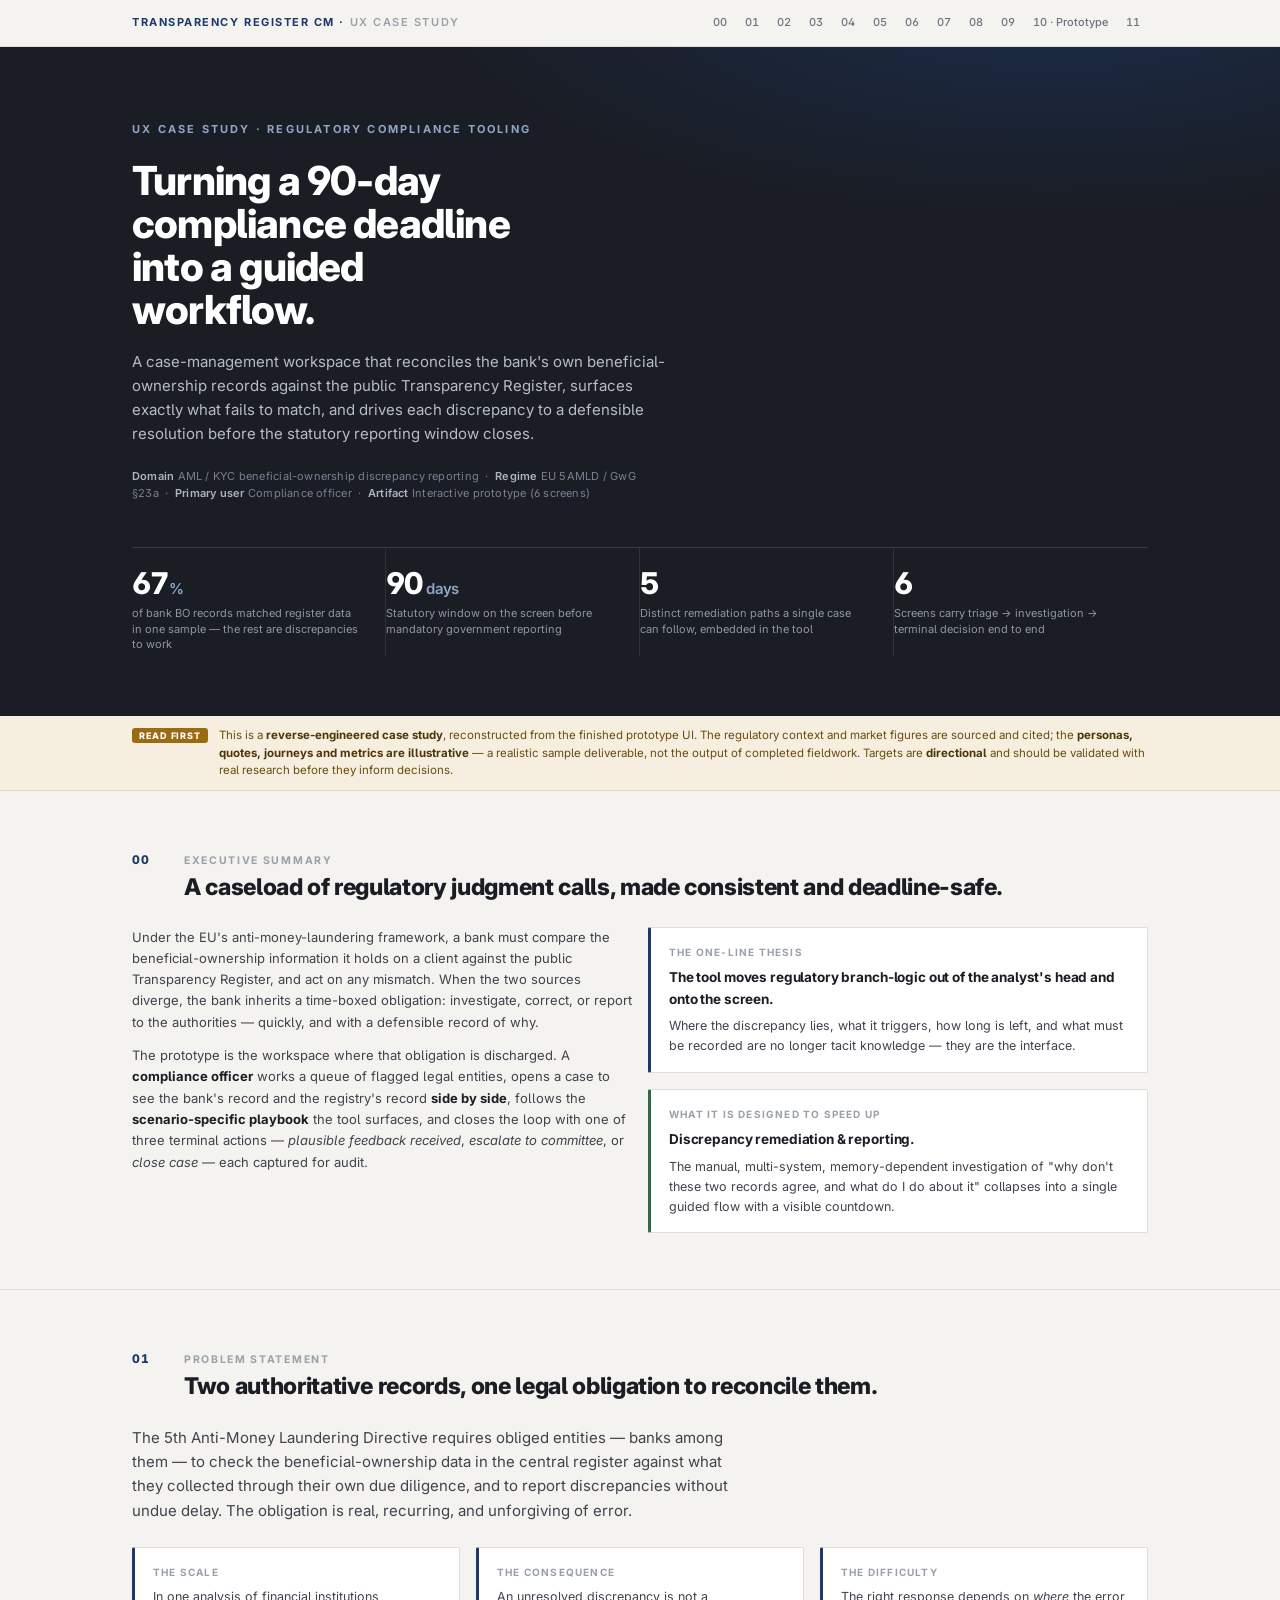
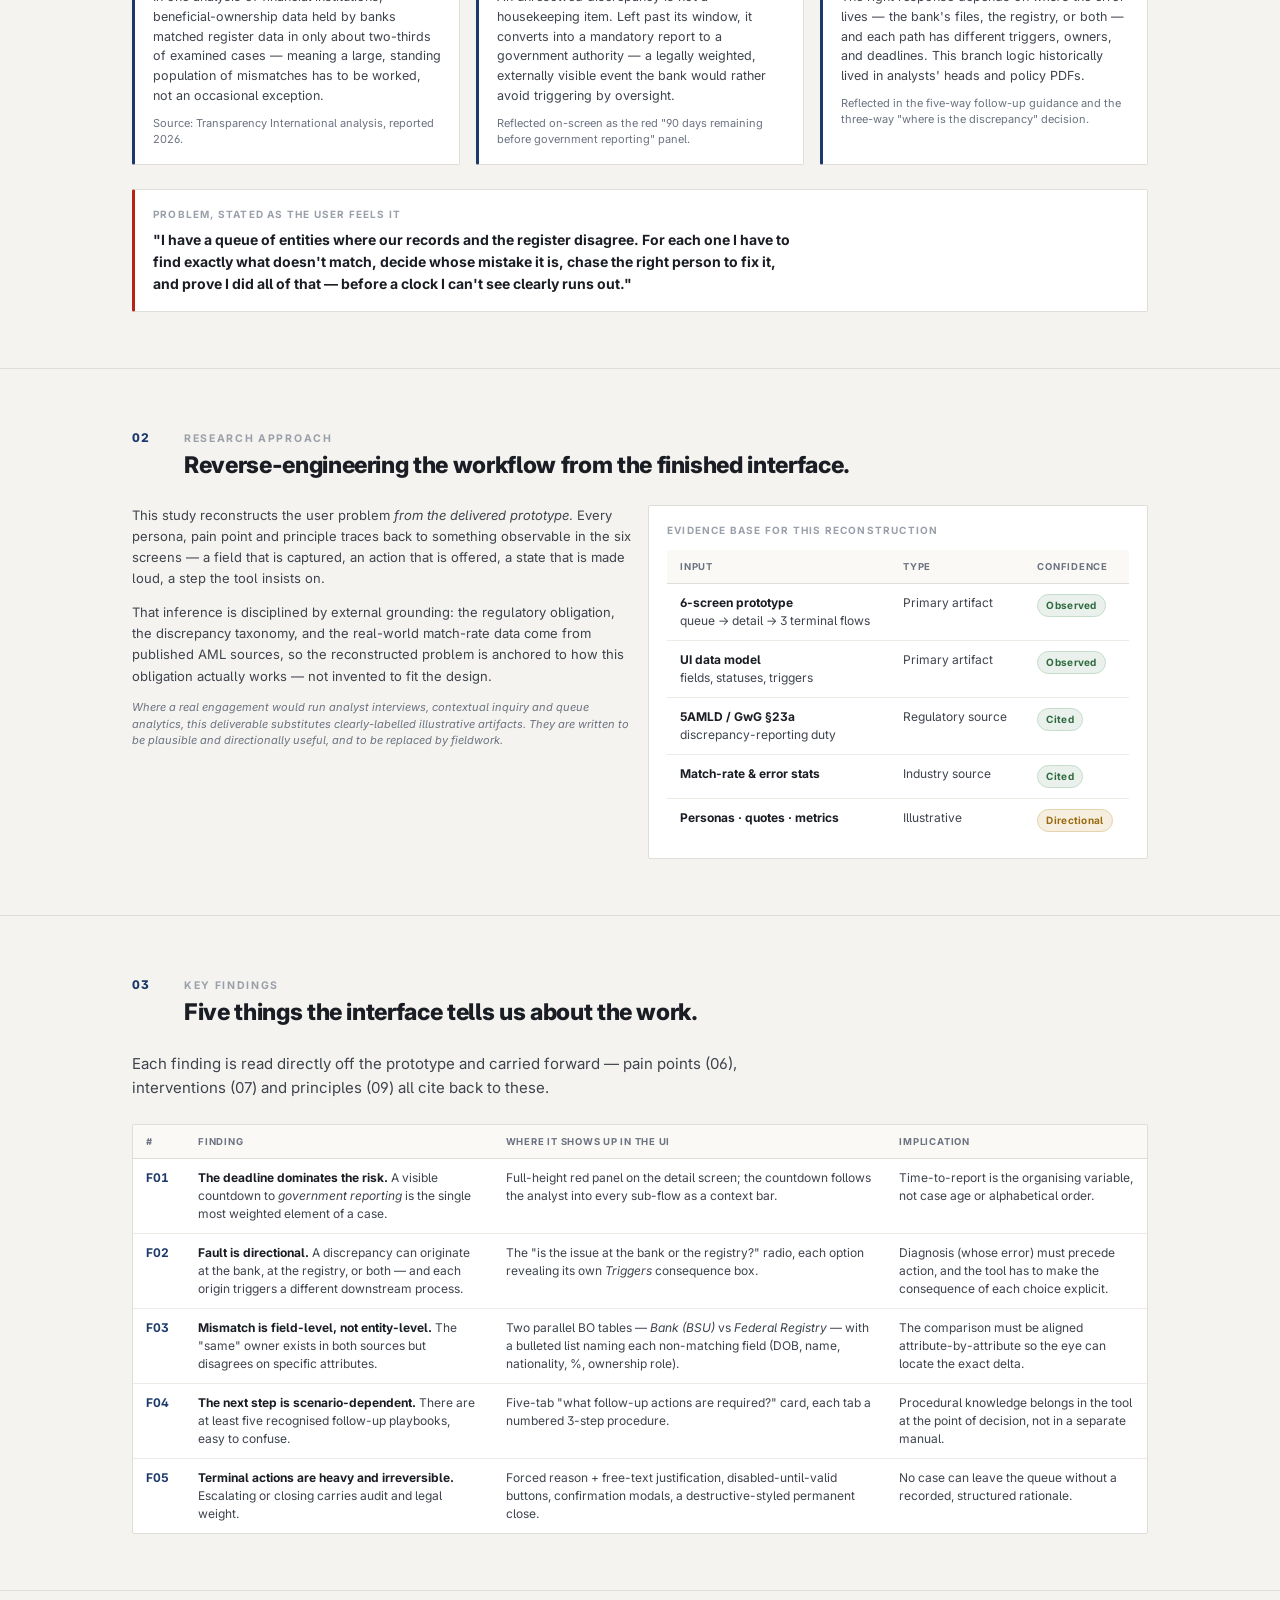
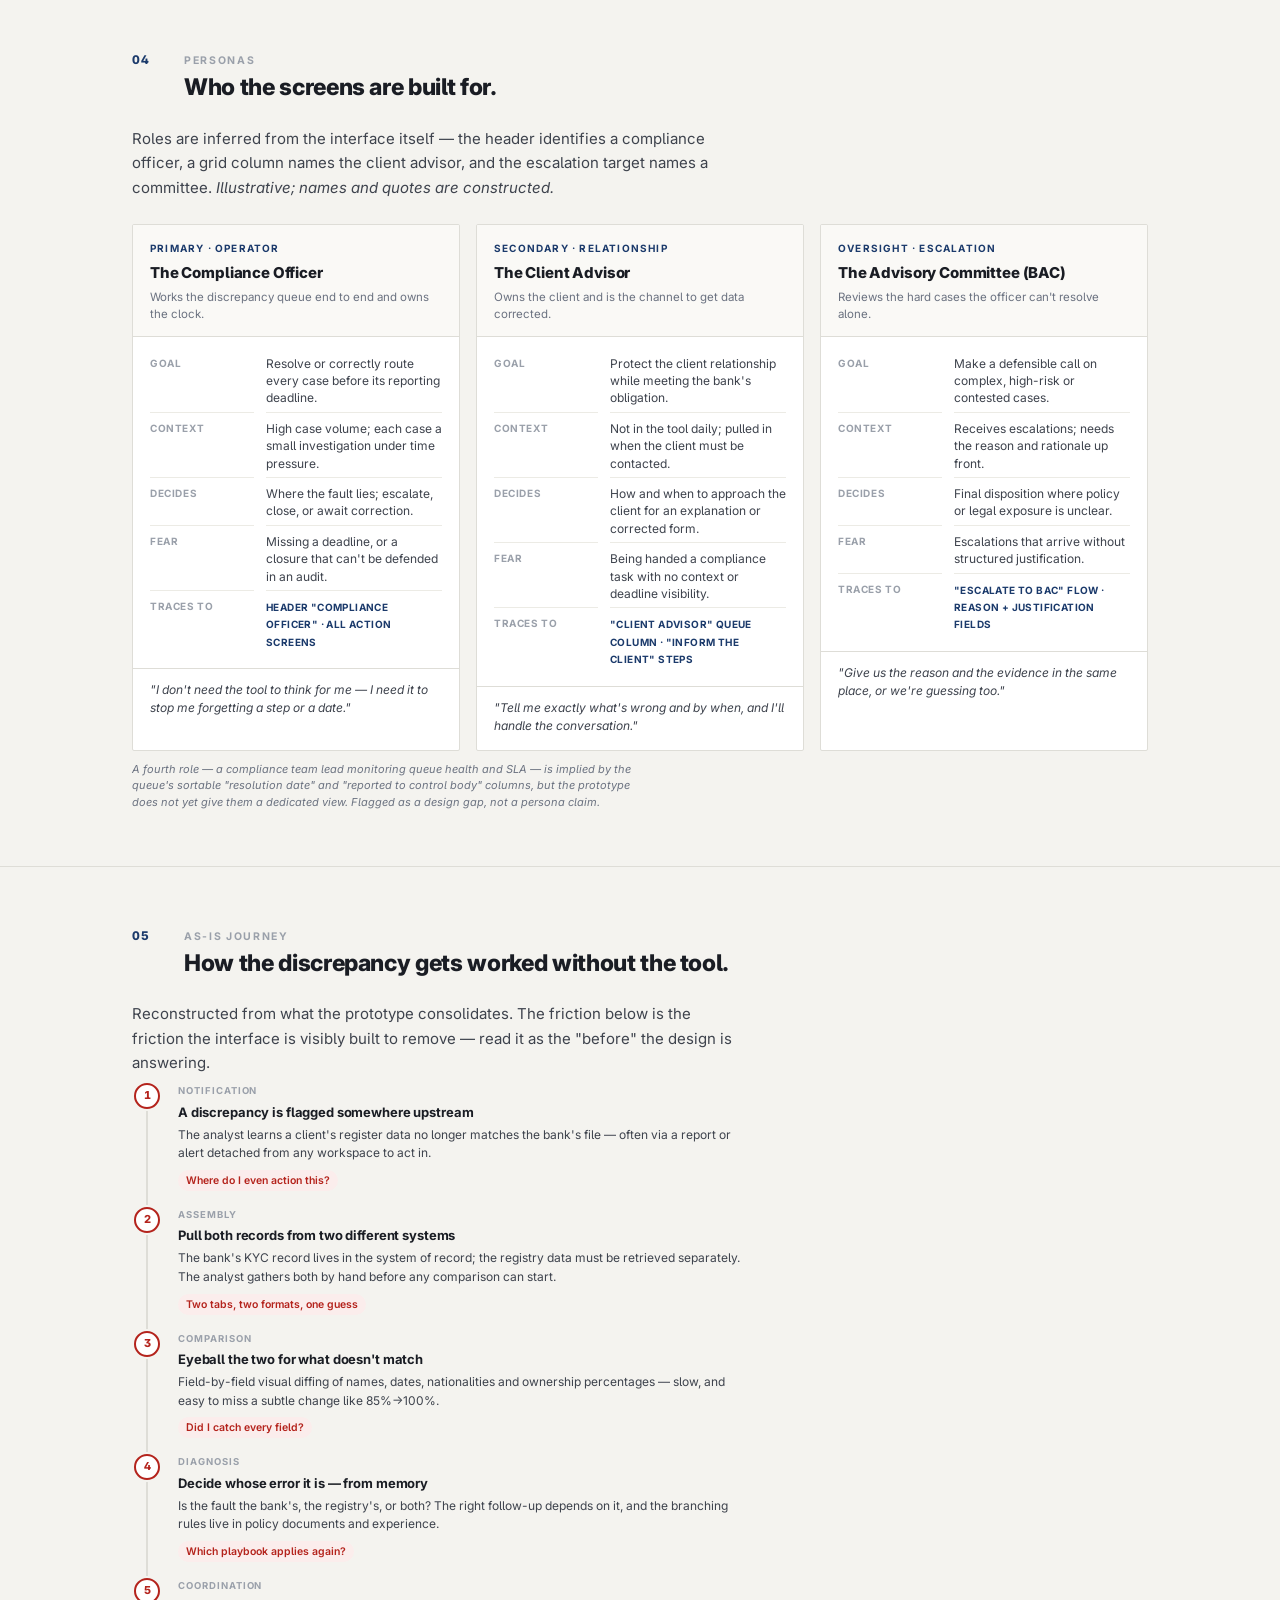
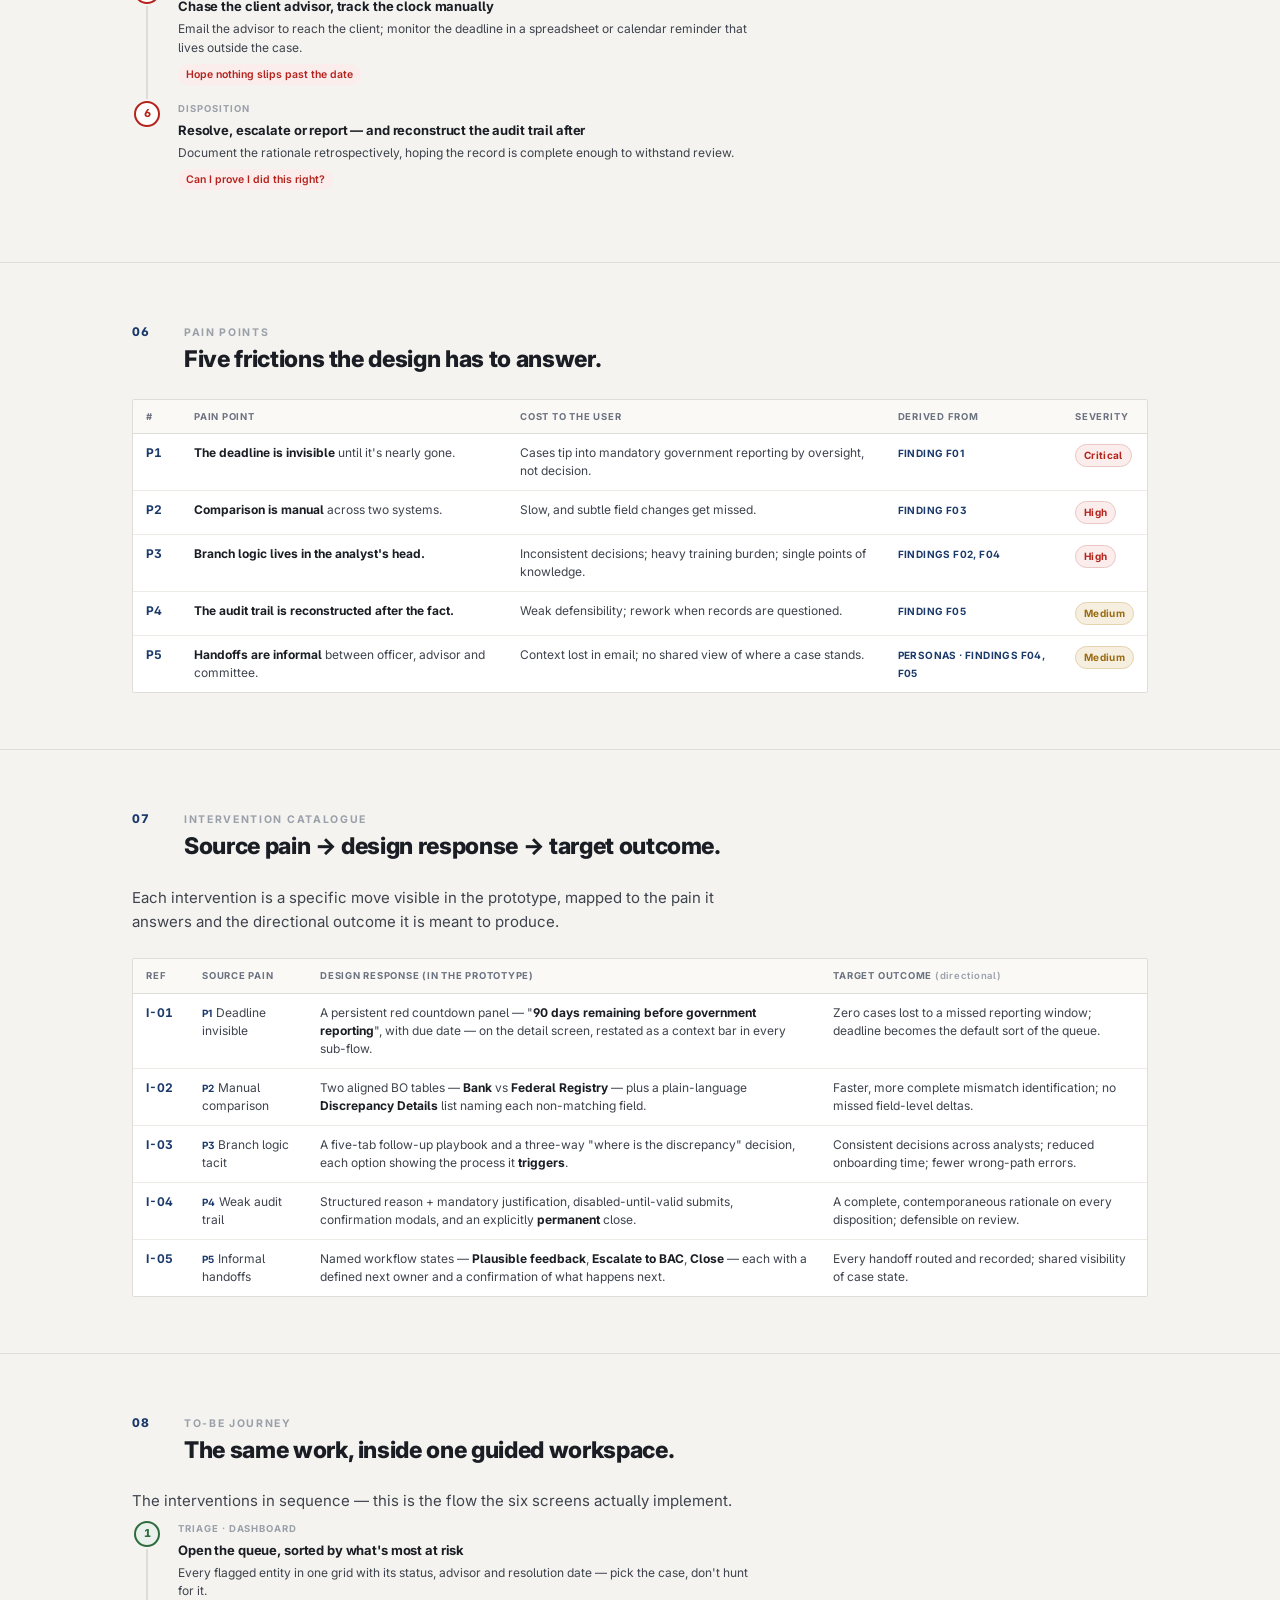
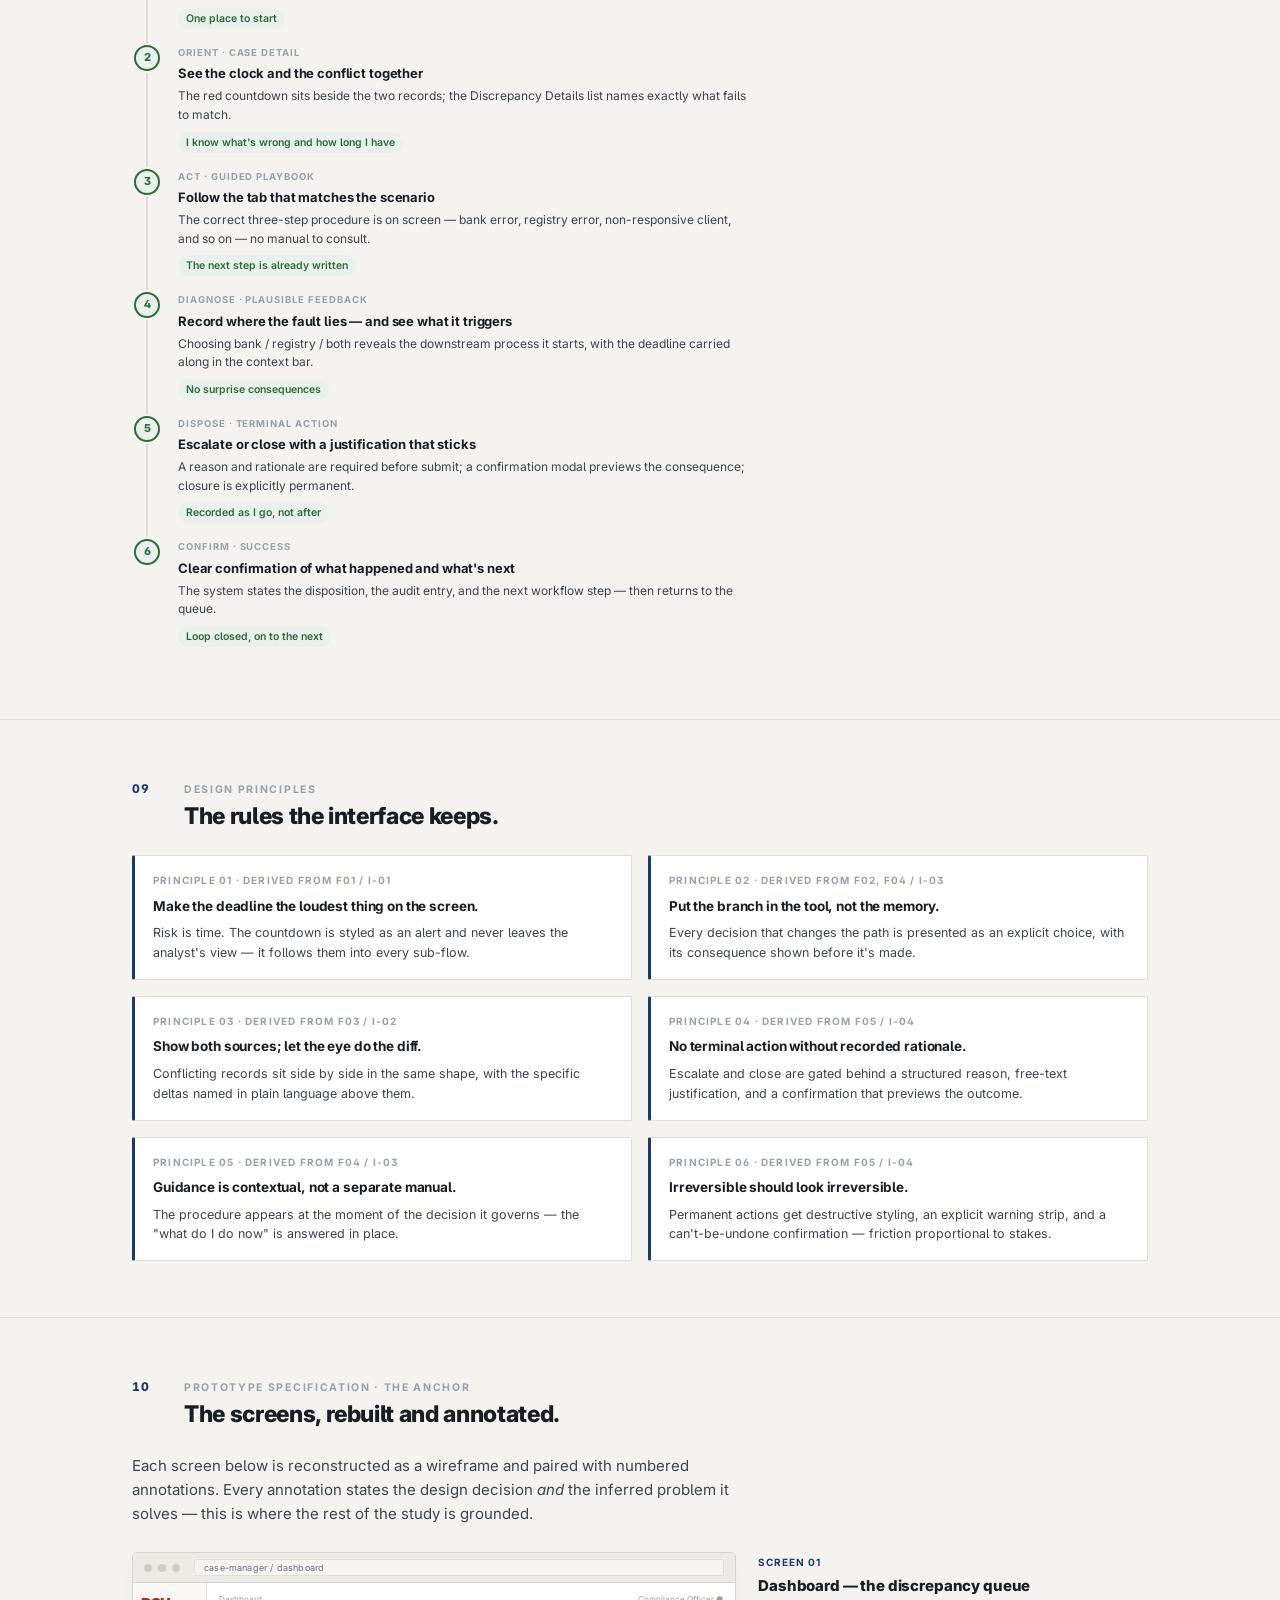
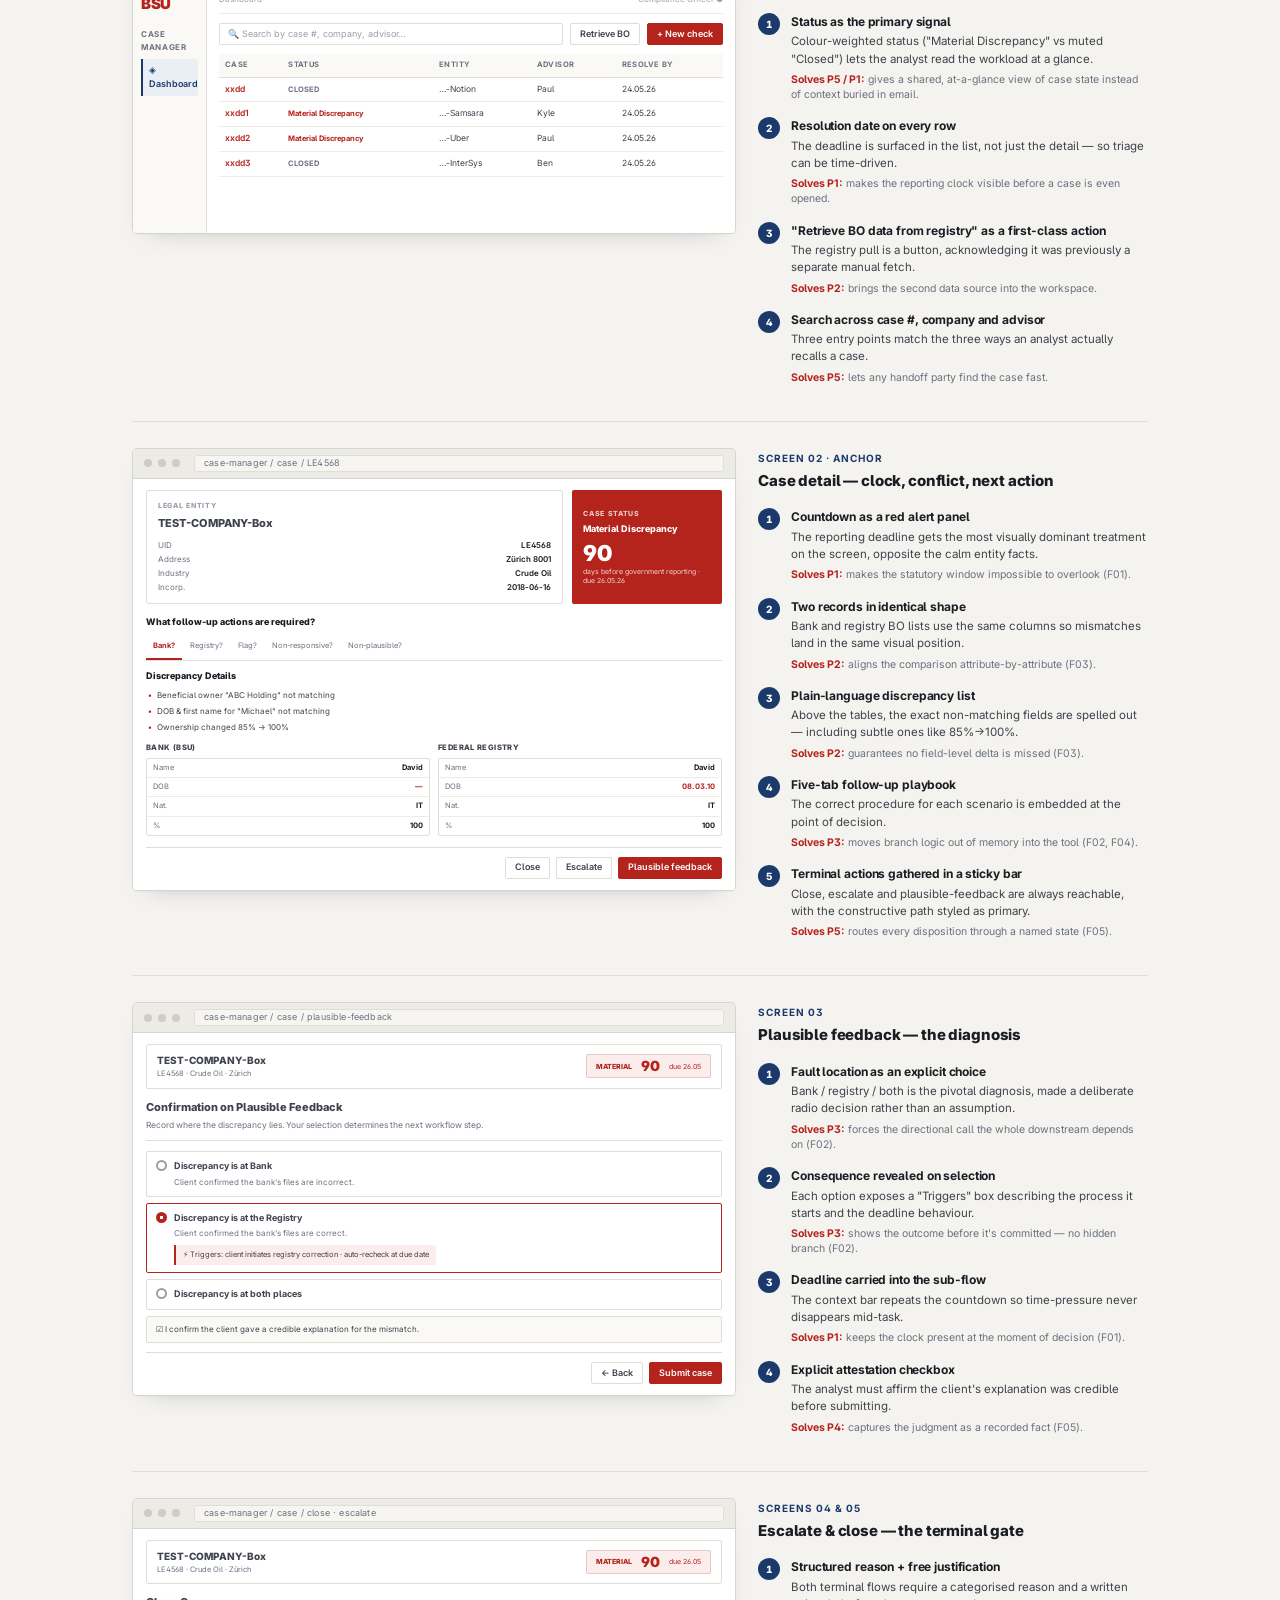
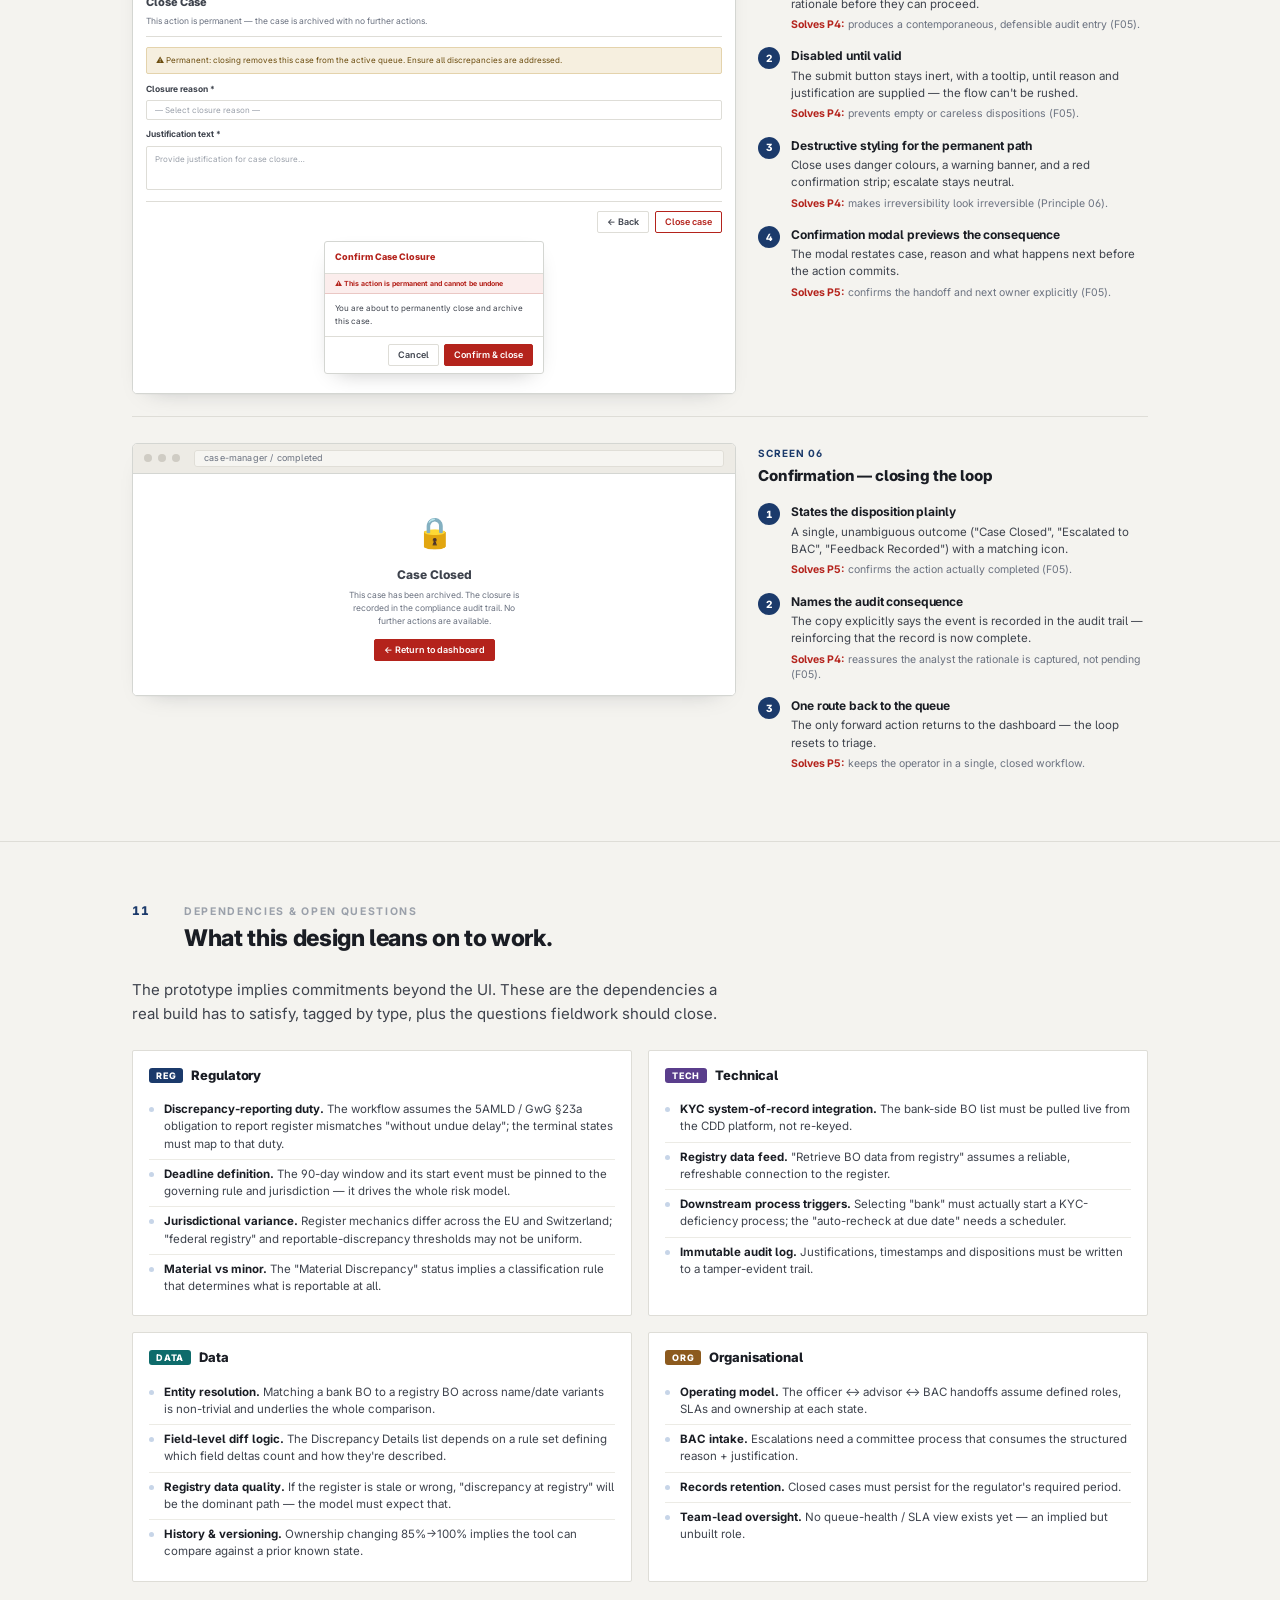
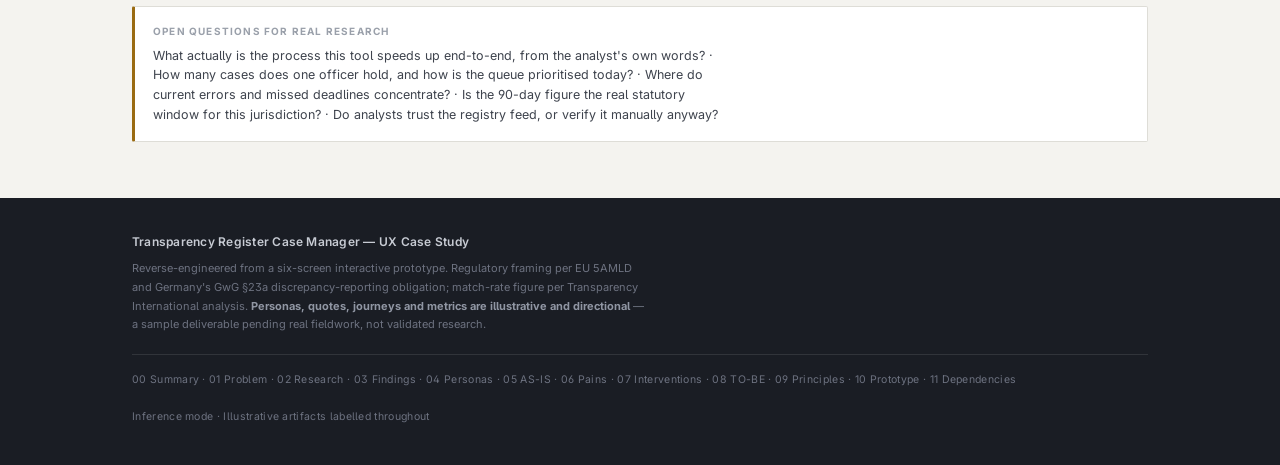
==== case-studies/bsu-transparency-register.html @ a8685d29 "Add files via upload" ====
<!DOCTYPE html>
<html lang="en">
<head>
<meta charset="UTF-8"/>
<meta name="viewport" content="width=device-width, initial-scale=1.0"/>
<title>UX Case Study — Transparency Register Case Manager</title>
<link rel="preconnect" href="https://fonts.googleapis.com"/>
<link rel="preconnect" href="https://fonts.gstatic.com" crossorigin/>
<link href="https://fonts.googleapis.com/css2?family=Inter:ital,opsz,wght@0,14..32,400;0,14..32,500;0,14..32,600;0,14..32,700;0,14..32,800;0,14..32,900;1,14..32,400;1,14..32,500&display=swap" rel="stylesheet"/>
<style>
:root{
  --bg:#F4F3EF; --surface:#FFFFFF; --accent:#1B3A6B; --accent-lt:#EAEFF6; --accent-mid:#c7d5e8;
  --ink:#1A1D24; --g5:#3E434D; --g4:#6B7280; --g3:#9AA0AA; --g2:#D4D6D2; --g1:#E9E8E3;
  --line:#DEDDD7; --line-2:#ECEBE5;
  --red:#B4231C; --red-lt:#FBEDEC; --red-bd:#EAC7C4;
  --grn:#2E6B3E; --grn-lt:#EAF1EC; --grn-bd:#C6DCCB;
  --amb:#9A6B12; --amb-lt:#F6EFDF; --amb-bd:#E4D3AC;
  --reg:#1B3A6B; --tech:#5A3E8C; --data:#0E6B6B; --org:#8C5A1E;
  --mono:'Inter',ui-monospace,monospace;
}
*{box-sizing:border-box;margin:0;padding:0;}
html{scroll-behavior:smooth;}
body{
  font-family:'Inter',system-ui,sans-serif;background:var(--bg);color:var(--ink);
  font-size:13px;line-height:1.62;-webkit-font-smoothing:antialiased;
  font-feature-settings:"cv05","ss01";
}
a{color:inherit;}
::selection{background:var(--accent);color:#fff;}

/* ── Layout shell ── */
.wrap{max-width:1080px;margin:0 auto;padding:0 32px;}
.wrap-narrow{max-width:820px;margin:0 auto;padding:0 32px;}

/* ── Sticky nav ── */
.nav{position:sticky;top:0;z-index:80;background:rgba(244,243,239,.9);backdrop-filter:blur(8px);border-bottom:1px solid var(--line);}
.nav-in{max-width:1080px;margin:0 auto;padding:0 32px;height:46px;display:flex;align-items:center;justify-content:space-between;gap:16px;}
.nav-brand{font-size:11px;font-weight:700;letter-spacing:.14em;text-transform:uppercase;color:var(--accent);white-space:nowrap;}
.nav-brand span{color:var(--g3);font-weight:600;}
.nav-links{display:flex;gap:2px;overflow-x:auto;scrollbar-width:none;}
.nav-links::-webkit-scrollbar{display:none;}
.nav-links a{font-size:11px;color:var(--g4);text-decoration:none;padding:5px 8px;border-radius:3px;white-space:nowrap;font-variant-numeric:tabular-nums;font-weight:500;transition:.13s;}
.nav-links a:hover{color:var(--accent);background:var(--accent-lt);}

/* ── Hero ── */
.hero{background:var(--ink);color:#EDEDEA;padding:74px 0 60px;position:relative;overflow:hidden;}
.hero::after{content:"";position:absolute;inset:0;background:radial-gradient(900px 340px at 82% -10%,rgba(27,58,107,.55),transparent 70%);pointer-events:none;}
.hero-in{position:relative;z-index:2;}
.eyebrow{font-size:11px;font-weight:700;letter-spacing:.2em;text-transform:uppercase;color:#8FA6C9;margin-bottom:20px;}
.hero h1{font-size:40px;line-height:1.08;font-weight:800;letter-spacing:-.02em;max-width:15ch;color:#fff;}
.hero .sub{font-size:15px;line-height:1.6;color:#B7BCC6;max-width:60ch;margin-top:18px;font-weight:400;}
.hero .meta{font-size:11px;color:#7A8091;margin-top:22px;letter-spacing:.02em;}
.hero .meta b{color:#AEB4C0;font-weight:600;}
.statrow{display:grid;grid-template-columns:repeat(4,1fr);gap:0;margin-top:44px;border-top:1px solid rgba(255,255,255,.13);}
.stat{padding:20px 22px 4px 0;border-right:1px solid rgba(255,255,255,.09);}
.stat:last-child{border-right:none;}
.stat .n{font-size:30px;font-weight:800;letter-spacing:-.02em;color:#fff;line-height:1;font-variant-numeric:tabular-nums;}
.stat .n small{font-size:15px;font-weight:600;color:#8FA6C9;}
.stat .l{font-size:11px;color:#9096A3;margin-top:8px;line-height:1.4;}

/* ── Disclaimer strip ── */
.disc{background:var(--amb-lt);border-bottom:1px solid var(--amb-bd);}
.disc-in{max-width:1080px;margin:0 auto;padding:11px 32px;display:flex;gap:11px;align-items:flex-start;font-size:11.5px;color:#6b4c0e;line-height:1.5;}
.disc-in b{color:#4d3606;}
.disc .tag{flex-shrink:0;font-size:9px;font-weight:800;letter-spacing:.1em;text-transform:uppercase;background:var(--amb);color:#fff;padding:3px 7px;border-radius:3px;margin-top:1px;}

/* ── Section scaffolding ── */
section{padding:56px 0;border-top:1px solid var(--line);}
section:first-of-type{border-top:none;}
.sec-head{display:flex;gap:18px;align-items:baseline;margin-bottom:26px;}
.sec-num{font-size:12px;font-weight:800;color:var(--accent);font-variant-numeric:tabular-nums;letter-spacing:.05em;flex-shrink:0;padding-top:3px;width:34px;}
.sec-titles .k{font-size:10.5px;font-weight:700;letter-spacing:.16em;text-transform:uppercase;color:var(--g3);margin-bottom:5px;}
.sec-titles h2{font-size:23px;font-weight:800;letter-spacing:-.015em;line-height:1.15;}
.lead{font-size:15px;line-height:1.62;color:var(--g5);max-width:68ch;}
.lead+.lead{margin-top:13px;}
p{max-width:72ch;}
.body p+p{margin-top:12px;}
.body{color:var(--g5);font-size:13px;line-height:1.64;}
strong{font-weight:700;color:var(--ink);}

/* ── Grids ── */
.g2{display:grid;grid-template-columns:1fr 1fr;gap:16px;}
.g3{display:grid;grid-template-columns:repeat(3,1fr);gap:16px;}
.g4{display:grid;grid-template-columns:repeat(4,1fr);gap:14px;}
.mt24{margin-top:24px;}
.mt16{margin-top:16px;}
.mt32{margin-top:32px;}

/* ── Accent boxes ── */
.box{background:var(--surface);border:1px solid var(--line);border-left:3px solid var(--accent);border-radius:2px;padding:16px 18px;}
.box.red{border-left-color:var(--red);}
.box.grn{border-left-color:var(--grn);}
.box.amb{border-left-color:var(--amb);}
.box .bk{font-size:10px;font-weight:700;letter-spacing:.12em;text-transform:uppercase;color:var(--g3);margin-bottom:7px;}
.box h4{font-size:13.5px;font-weight:700;margin-bottom:6px;letter-spacing:-.01em;}
.box p{font-size:12.5px;color:var(--g5);line-height:1.58;}
.box .lil{font-size:11px;color:var(--g4);margin-top:9px;line-height:1.5;}

/* Plain card */
.card{background:var(--surface);border:1px solid var(--line);border-radius:2px;padding:16px 18px;}

/* ── Tables ── */
.tbl-wrap{background:var(--surface);border:1px solid var(--line);border-radius:2px;overflow:hidden;overflow-x:auto;}
table.t{width:100%;border-collapse:collapse;font-size:12px;}
table.t thead th{background:#FAF9F6;text-align:left;padding:9px 13px;font-size:9.5px;font-weight:700;letter-spacing:.08em;text-transform:uppercase;color:var(--g4);border-bottom:1px solid var(--line);white-space:nowrap;vertical-align:bottom;}
table.t td{padding:10px 13px;border-bottom:1px solid var(--line-2);color:var(--g5);line-height:1.5;vertical-align:top;}
table.t tbody tr:last-child td{border-bottom:none;}
table.t tbody tr:hover td{background:#FBFAF7;}
table.t td b{color:var(--ink);}
.cellnum{font-variant-numeric:tabular-nums;font-weight:700;color:var(--accent);white-space:nowrap;}

/* ── Quote ── */
.quote{border-left:3px solid var(--accent-mid);padding:2px 0 2px 18px;margin:4px 0;}
.quote p{font-style:italic;font-size:14px;color:var(--g5);line-height:1.55;max-width:60ch;}
.quote cite{display:block;font-style:normal;font-size:11px;color:var(--g3);margin-top:8px;font-weight:600;letter-spacing:.02em;}

/* ── Tags ── */
.tag{display:inline-flex;align-items:center;font-size:9px;font-weight:800;letter-spacing:.09em;text-transform:uppercase;padding:3px 7px;border-radius:3px;color:#fff;line-height:1;}
.t-reg{background:var(--reg);} .t-tech{background:var(--tech);} .t-data{background:var(--data);} .t-org{background:var(--org);}
.t-out{background:transparent;border:1px solid currentColor;}
.pill{display:inline-flex;align-items:center;gap:5px;font-size:10px;font-weight:700;padding:3px 8px;border-radius:20px;letter-spacing:.03em;}
.p-red{background:var(--red-lt);color:var(--red);border:1px solid var(--red-bd);}
.p-grn{background:var(--grn-lt);color:var(--grn);border:1px solid var(--grn-bd);}
.p-amb{background:var(--amb-lt);color:var(--amb);border:1px solid var(--amb-bd);}
.ref{font-size:10px;font-weight:700;color:var(--accent);letter-spacing:.04em;text-transform:uppercase;}

/* ── Persona ── */
.persona{background:var(--surface);border:1px solid var(--line);border-radius:2px;overflow:hidden;}
.persona .ph{padding:15px 17px 13px;border-bottom:1px solid var(--line);background:#FAF9F6;}
.persona .role{font-size:10px;font-weight:700;letter-spacing:.12em;text-transform:uppercase;color:var(--accent);}
.persona .pname{font-size:15px;font-weight:800;margin-top:5px;letter-spacing:-.01em;}
.persona .pone{font-size:11.5px;color:var(--g4);margin-top:4px;line-height:1.45;}
.attr{display:grid;grid-template-columns:104px 1fr;gap:2px 12px;padding:13px 17px;}
.attr dt{font-size:10px;font-weight:700;letter-spacing:.06em;text-transform:uppercase;color:var(--g3);padding:5px 0;border-bottom:1px solid var(--line-2);}
.attr dd{font-size:12px;color:var(--g5);padding:5px 0;border-bottom:1px solid var(--line-2);line-height:1.45;}
.attr dt:last-of-type,.attr dd:last-of-type{border-bottom:none;}
.persona .pq{padding:12px 17px 15px;border-top:1px solid var(--line);}
.persona .pq p{font-style:italic;font-size:12px;color:var(--g5);line-height:1.5;}

/* ── Journey ── */
.jrn{position:relative;margin-top:8px;}
.jrn-step{display:grid;grid-template-columns:30px 1fr;gap:16px;}
.jrn-rail{display:flex;flex-direction:column;align-items:center;}
.jrn-dot{width:26px;height:26px;border-radius:50%;background:var(--surface);border:2px solid var(--accent);color:var(--accent);font-size:11px;font-weight:800;display:flex;align-items:center;justify-content:center;flex-shrink:0;z-index:2;font-variant-numeric:tabular-nums;}
.jrn-step.pain .jrn-dot{border-color:var(--red);color:var(--red);}
.jrn-step.good .jrn-dot{border-color:var(--grn);color:var(--grn);background:var(--grn-lt);}
.jrn-line{width:2px;flex:1;background:var(--line);margin:2px 0;min-height:14px;}
.jrn-step:last-child .jrn-line{display:none;}
.jrn-body{padding-bottom:16px;}
.jrn-body h5{font-size:13px;font-weight:700;letter-spacing:-.01em;}
.jrn-body .stage{font-size:9.5px;font-weight:700;letter-spacing:.1em;text-transform:uppercase;color:var(--g3);margin-bottom:3px;}
.jrn-body p{font-size:12px;color:var(--g5);margin-top:3px;line-height:1.55;}
.jrn-emote{display:inline-block;font-size:10.5px;margin-top:7px;padding:2px 8px;border-radius:20px;font-weight:600;}
.jrn-emote.neg{background:var(--red-lt);color:var(--red);}
.jrn-emote.pos{background:var(--grn-lt);color:var(--grn);}

/* ── Wireframe panels ── */
.wf-block{margin-top:26px;}
.wf-grid{display:grid;grid-template-columns:1.55fr 1fr;gap:22px;align-items:start;}
.browser{background:var(--surface);border:1px solid var(--g2);border-radius:5px;overflow:hidden;box-shadow:0 1px 0 rgba(0,0,0,.02),0 10px 24px -18px rgba(20,26,40,.35);}
.chrome{height:30px;background:#EDEBE5;border-bottom:1px solid var(--g2);display:flex;align-items:center;padding:0 11px;gap:6px;}
.dot{width:8px;height:8px;border-radius:50%;background:#CFCCC4;}
.chrome .url{flex:1;height:17px;background:#F6F5F1;border:1px solid #E0DED7;border-radius:3px;margin-left:8px;font-size:9px;color:var(--g4);display:flex;align-items:center;padding:0 9px;letter-spacing:.02em;}
.screen{padding:0;background:#fff;}

/* mini wireframe primitives */
.mw{font-size:10px;color:var(--g5);}
.mw-app{display:grid;grid-template-columns:74px 1fr;min-height:250px;}
.mw-side{background:#FAF9F6;border-right:1px solid var(--line);padding:9px 8px;}
.mw-logo{font-weight:900;color:var(--red);font-size:15px;letter-spacing:-.5px;}
.mw-navt{font-size:8px;font-weight:700;color:var(--g4);text-transform:uppercase;letter-spacing:.08em;margin:11px 0 5px;}
.mw-navi{font-size:9px;color:var(--accent);background:var(--accent-lt);border-left:2px solid var(--accent);padding:4px 6px;border-radius:0 2px 2px 0;font-weight:600;}
.mw-main{padding:10px 12px;}
.mw-top{display:flex;justify-content:space-between;align-items:center;font-size:8px;color:var(--g3);border-bottom:1px solid var(--line-2);padding-bottom:7px;margin-bottom:9px;}
.mw-search{height:22px;border:1px solid var(--line);border-radius:2px;display:flex;align-items:center;padding:0 8px;font-size:9px;color:var(--g3);gap:6px;flex:1;}
.mw-btn{height:22px;padding:0 9px;border-radius:2px;font-size:9px;font-weight:600;display:inline-flex;align-items:center;border:1px solid var(--line);color:var(--g5);white-space:nowrap;}
.mw-btn.pri{background:var(--red);color:#fff;border-color:var(--red);}
.mw-btn.nav{background:var(--accent);color:#fff;border-color:var(--accent);}
.mw-btn.dgr{border-color:var(--red);color:var(--red);}
.mw-row{display:flex;gap:7px;align-items:center;}
.mw-tbl{width:100%;border-collapse:collapse;margin-top:9px;font-size:8.5px;}
.mw-tbl th{background:#FAF9F6;text-align:left;padding:5px 6px;font-size:7.5px;font-weight:700;text-transform:uppercase;letter-spacing:.05em;color:var(--g4);border-bottom:1px solid var(--line);}
.mw-tbl td{padding:5px 6px;border-bottom:1px solid var(--line-2);color:var(--g5);}
.mw-tbl a{color:var(--red);font-weight:600;}
.mw-badge{font-size:7.5px;font-weight:700;color:var(--red);}
.mw-badge.mut{color:var(--g4);}
.mw-panels{display:grid;grid-template-columns:1fr 150px;gap:9px;margin-bottom:10px;}
.mw-co{border:1px solid var(--line);border-radius:2px;padding:9px 11px;}
.mw-co .lab{font-size:7px;font-weight:800;text-transform:uppercase;letter-spacing:.1em;color:var(--g3);}
.mw-co .nm{font-size:11px;font-weight:800;margin:4px 0 6px;}
.mw-kv{display:grid;grid-template-columns:auto 1fr;gap:1px 10px;font-size:8px;}
.mw-kv .k{color:var(--g4);} .mw-kv .v{color:var(--ink);font-weight:600;text-align:right;}
.mw-alert{background:var(--red);color:#fff;border-radius:2px;padding:9px 11px;display:flex;flex-direction:column;justify-content:center;}
.mw-alert .al{font-size:7px;font-weight:800;letter-spacing:.1em;text-transform:uppercase;opacity:.75;}
.mw-alert .as{font-size:9px;font-weight:800;margin:2px 0 6px;}
.mw-alert .ad{font-size:22px;font-weight:900;line-height:1;}
.mw-alert .au{font-size:7px;opacity:.8;margin-top:3px;line-height:1.3;}
.mw-cardt{font-size:9px;font-weight:800;margin:11px 0 6px;color:var(--ink);}
.mw-tabs{display:flex;gap:1px;border-bottom:1px solid var(--line);margin-bottom:8px;overflow:hidden;}
.mw-tab{font-size:7.5px;padding:5px 7px;color:var(--g4);white-space:nowrap;border-bottom:2px solid transparent;}
.mw-tab.on{color:var(--red);border-bottom-color:var(--red);font-weight:700;}
.mw-cmp{display:grid;grid-template-columns:1fr 1fr;gap:8px;}
.mw-cmp .h{font-size:7.5px;font-weight:800;text-transform:uppercase;letter-spacing:.05em;color:var(--g5);margin-bottom:4px;}
.mw-mini{border:1px solid var(--line);border-radius:2px;font-size:7.5px;}
.mw-mini .r{display:flex;justify-content:space-between;padding:3px 6px;border-bottom:1px solid var(--line-2);}
.mw-mini .r:last-child{border-bottom:none;}
.mw-mini .r .k{color:var(--g4);} .mw-mini .r .v{font-weight:700;color:var(--ink);}
.mw-mini .r .v.diff{color:var(--red);}
.mw-disc{font-size:8px;color:var(--g5);padding-left:11px;position:relative;margin:3px 0;}
.mw-disc::before{content:"•";position:absolute;left:2px;color:var(--red);font-weight:700;}
.mw-actionbar{display:flex;justify-content:flex-end;gap:6px;border-top:1px solid var(--line);padding-top:9px;margin-top:11px;}
.mw-ctx{border:1px solid var(--line);border-radius:2px;padding:7px 10px;display:flex;justify-content:space-between;align-items:center;margin-bottom:10px;}
.mw-ctx .co{font-size:10px;font-weight:800;} .mw-ctx .mt{font-size:7.5px;color:var(--g4);}
.mw-ctxa{display:flex;gap:9px;align-items:center;background:var(--red-lt);border:1px solid var(--red-bd);border-radius:2px;padding:4px 9px;}
.mw-ctxa .bd{font-size:7px;font-weight:800;text-transform:uppercase;color:var(--red);}
.mw-ctxa .dd{font-size:14px;font-weight:900;color:var(--red);line-height:1;}
.mw-form h6{font-size:11px;font-weight:800;margin-bottom:3px;}
.mw-form .fsub{font-size:8.5px;color:var(--g4);border-bottom:1px solid var(--line);padding-bottom:7px;margin-bottom:10px;}
.mw-radio{border:1px solid var(--line);border-radius:2px;padding:7px 9px;margin-bottom:6px;display:flex;gap:7px;}
.mw-radio.sel{border-color:var(--red);background:#fff;}
.mw-radio .rc{width:11px;height:11px;border-radius:50%;border:2px solid var(--g3);flex-shrink:0;margin-top:1px;}
.mw-radio.sel .rc{border-color:var(--red);background:radial-gradient(circle,#fff 30%,var(--red) 32%);}
.mw-radio .rt{font-size:9px;font-weight:700;}
.mw-radio .rd{font-size:8px;color:var(--g4);margin-top:2px;}
.mw-trig{background:var(--red-lt);border-left:2px solid var(--red);font-size:7.5px;color:var(--g5);padding:4px 7px;margin-top:5px;border-radius:0 2px 2px 0;}
.mw-fld{border:1px solid var(--line);border-radius:2px;height:20px;font-size:8px;color:var(--g3);display:flex;align-items:center;padding:0 8px;margin-bottom:8px;}
.mw-ta{border:1px solid var(--line);border-radius:2px;height:44px;font-size:8px;color:var(--g3);padding:6px 8px;margin-bottom:5px;}
.mw-lbl{font-size:8.5px;font-weight:700;color:var(--g5);margin-bottom:4px;}
.mw-warn{background:var(--amb-lt);border:1px solid var(--amb-bd);border-radius:2px;padding:6px 9px;font-size:8px;color:#6b4c0e;margin-bottom:9px;}
.mw-succ{text-align:center;padding:34px 12px;}
.mw-succ .ic{font-size:30px;}
.mw-succ .tt{font-size:12px;font-weight:800;margin-top:8px;}
.mw-succ .ms{font-size:8.5px;color:var(--g4);margin-top:5px;max-width:34ch;margin-left:auto;margin-right:auto;line-height:1.5;}
.mw-modal{border:1px solid var(--g2);border-radius:3px;box-shadow:0 8px 22px -12px rgba(0,0,0,.3);max-width:220px;margin:8px auto;}
.mw-modal .mh{font-size:9px;font-weight:800;padding:8px 10px;border-bottom:1px solid var(--line);}
.mw-modal.dgr .mh{color:var(--red);}
.mw-modal .mstrip{background:var(--red-lt);border-bottom:1px solid var(--red-bd);color:var(--red);font-size:7px;font-weight:700;padding:4px 10px;}
.mw-modal .mb{padding:8px 10px;font-size:8px;color:var(--g5);}
.mw-modal .mf{display:flex;justify-content:flex-end;gap:5px;padding:7px 10px;border-top:1px solid var(--line);}

/* annotation column */
.wf-ann{padding-top:2px;}
.wf-cap{font-size:10px;font-weight:700;letter-spacing:.1em;text-transform:uppercase;color:var(--accent);margin-bottom:3px;}
.wf-screenname{font-size:15px;font-weight:800;letter-spacing:-.01em;margin-bottom:14px;}
.ann{display:grid;grid-template-columns:22px 1fr;gap:11px;margin-bottom:14px;}
.ann-n{width:22px;height:22px;border-radius:50%;background:var(--accent);color:#fff;font-size:10px;font-weight:800;display:flex;align-items:center;justify-content:center;flex-shrink:0;font-variant-numeric:tabular-nums;margin-top:1px;}
.ann-b h6{font-size:12px;font-weight:700;letter-spacing:-.01em;margin-bottom:2px;}
.ann-b p{font-size:11.5px;color:var(--g5);line-height:1.5;}
.ann-b .solves{font-size:10.5px;color:var(--g4);margin-top:4px;line-height:1.45;}
.ann-b .solves b{color:var(--red);font-weight:700;}

/* dependency */
.dep{background:var(--surface);border:1px solid var(--line);border-radius:2px;padding:14px 16px;}
.dep-h{display:flex;align-items:center;gap:8px;margin-bottom:9px;}
.dep-h h4{font-size:13px;font-weight:800;letter-spacing:-.01em;}
.dep ul{list-style:none;}
.dep li{font-size:11.5px;color:var(--g5);padding:6px 0 6px 15px;position:relative;border-top:1px solid var(--line-2);line-height:1.5;}
.dep li:first-child{border-top:none;}
.dep li::before{content:"";position:absolute;left:0;top:12px;width:5px;height:5px;background:var(--accent-mid);border-radius:50%;}
.dep li b{color:var(--ink);}

/* misc */
.divlabel{font-size:10px;font-weight:700;letter-spacing:.12em;text-transform:uppercase;color:var(--g3);margin:0 0 12px;}
.note{font-size:11px;color:var(--g4);font-style:italic;margin-top:10px;line-height:1.5;}
.kbd{font-family:var(--mono);font-size:11px;background:var(--g1);border:1px solid var(--line);border-radius:3px;padding:1px 6px;color:var(--g5);font-weight:600;}
.hr-lite{height:1px;background:var(--line);border:none;margin:22px 0;}

/* footer */
footer{background:var(--ink);color:#9096A3;padding:34px 0 40px;}
footer .fw{max-width:1080px;margin:0 auto;padding:0 32px;}
footer .ft{font-size:12px;color:#C7CBD3;font-weight:600;letter-spacing:.02em;}
footer .fmeta{font-size:11px;color:#6d7280;margin-top:8px;line-height:1.7;max-width:74ch;}
footer .fmeta b{color:#9096A3;}
footer .frow{display:flex;justify-content:space-between;gap:20px;flex-wrap:wrap;border-top:1px solid rgba(255,255,255,.1);margin-top:20px;padding-top:16px;font-size:10.5px;color:#6d7280;letter-spacing:.03em;}

/* responsive */
@media(max-width:860px){
  .wrap,.wrap-narrow{padding:0 20px;}
  .nav-in{padding:0 20px;}
  .disc-in{padding:11px 20px;}
  .hero{padding:52px 0 44px;}
  .hero h1{font-size:31px;}
  .statrow{grid-template-columns:1fr 1fr;}
  .stat{border-right:none;border-bottom:1px solid rgba(255,255,255,.09);padding-right:0;}
  .g2,.g3,.g4{grid-template-columns:1fr;}
  .wf-grid{grid-template-columns:1fr;}
  .mw-app{grid-template-columns:60px 1fr;}
  .sec-head{gap:12px;}
  .sec-num{width:26px;}
  footer .fw{padding:0 20px;}
}
</style>
</head>
<body>

<!-- ══════════ NAV ══════════ -->
<nav class="nav">
  <div class="nav-in">
    <div class="nav-brand">Transparency Register CM · <span>UX Case Study</span></div>
    <div class="nav-links">
      <a href="#s00">00</a><a href="#s01">01</a><a href="#s02">02</a><a href="#s03">03</a>
      <a href="#s04">04</a><a href="#s05">05</a><a href="#s06">06</a><a href="#s07">07</a>
      <a href="#s08">08</a><a href="#s09">09</a><a href="#s10">10 · Prototype</a><a href="#s11">11</a>
    </div>
  </div>
</nav>

<!-- ══════════ HERO ══════════ -->
<header class="hero">
  <div class="wrap hero-in">
    <div class="eyebrow">UX Case Study · Regulatory Compliance Tooling</div>
    <h1>Turning a 90-day compliance deadline into a guided workflow.</h1>
    <p class="sub">A case-management workspace that reconciles the bank's own beneficial-ownership records against the public Transparency Register, surfaces exactly what fails to match, and drives each discrepancy to a defensible resolution before the statutory reporting window closes.</p>
    <p class="meta"><b>Domain</b> AML / KYC beneficial-ownership discrepancy reporting &nbsp;·&nbsp; <b>Regime</b> EU 5AMLD / GwG §23a &nbsp;·&nbsp; <b>Primary user</b> Compliance officer &nbsp;·&nbsp; <b>Artifact</b> Interactive prototype (6 screens)</p>

    <div class="statrow">
      <div class="stat"><div class="n">67<small>%</small></div><div class="l">of bank BO records matched register data in one sample — the rest are discrepancies to work</div></div>
      <div class="stat"><div class="n">90<small> days</small></div><div class="l">Statutory window on the screen before mandatory government reporting</div></div>
      <div class="stat"><div class="n">5</div><div class="l">Distinct remediation paths a single case can follow, embedded in the tool</div></div>
      <div class="stat"><div class="n">6</div><div class="l">Screens carry triage → investigation → terminal decision end to end</div></div>
    </div>
  </div>
</header>

<!-- ══════════ DISCLAIMER ══════════ -->
<div class="disc">
  <div class="disc-in">
    <span class="tag">Read first</span>
    <div>This is a <b>reverse-engineered case study</b>, reconstructed from the finished prototype UI. The regulatory context and market figures are sourced and cited; the <b>personas, quotes, journeys and metrics are illustrative</b> — a realistic sample deliverable, not the output of completed fieldwork. Targets are <b>directional</b> and should be validated with real research before they inform decisions.</div>
  </div>
</div>

<!-- ══════════ 00 EXECUTIVE SUMMARY ══════════ -->
<section id="s00">
  <div class="wrap">
    <div class="sec-head">
      <div class="sec-num">00</div>
      <div class="sec-titles"><div class="k">Executive Summary</div><h2>A caseload of regulatory judgment calls, made consistent and deadline-safe.</h2></div>
    </div>
    <div class="g2">
      <div class="body">
        <p>Under the EU's anti-money-laundering framework, a bank must compare the beneficial-ownership information it holds on a client against the public Transparency Register, and act on any mismatch. When the two sources diverge, the bank inherits a time-boxed obligation: investigate, correct, or report to the authorities — quickly, and with a defensible record of why.</p>
        <p>The prototype is the workspace where that obligation is discharged. A <strong>compliance officer</strong> works a queue of flagged legal entities, opens a case to see the bank's record and the registry's record <strong>side by side</strong>, follows the <strong>scenario-specific playbook</strong> the tool surfaces, and closes the loop with one of three terminal actions — <em>plausible feedback received</em>, <em>escalate to committee</em>, or <em>close case</em> — each captured for audit.</p>
      </div>
      <div>
        <div class="box">
          <div class="bk">The one-line thesis</div>
          <h4>The tool moves regulatory branch-logic out of the analyst's head and onto the screen.</h4>
          <p>Where the discrepancy lies, what it triggers, how long is left, and what must be recorded are no longer tacit knowledge — they are the interface.</p>
        </div>
        <div class="box grn mt16">
          <div class="bk">What it is designed to speed up</div>
          <h4>Discrepancy remediation &amp; reporting.</h4>
          <p>The manual, multi-system, memory-dependent investigation of "why don't these two records agree, and what do I do about it" collapses into a single guided flow with a visible countdown.</p>
        </div>
      </div>
    </div>
  </div>
</section>

<!-- ══════════ 01 PROBLEM STATEMENT ══════════ -->
<section id="s01">
  <div class="wrap">
    <div class="sec-head">
      <div class="sec-num">01</div>
      <div class="sec-titles"><div class="k">Problem Statement</div><h2>Two authoritative records, one legal obligation to reconcile them.</h2></div>
    </div>
    <p class="lead">The 5th Anti-Money Laundering Directive requires obliged entities — banks among them — to check the beneficial-ownership data in the central register against what they collected through their own due diligence, and to report discrepancies without undue delay. The obligation is real, recurring, and unforgiving of error.</p>

    <div class="g3 mt24">
      <div class="box">
        <div class="bk">The scale</div>
        <p>In one analysis of financial institutions, beneficial-ownership data held by banks matched register data in only about two-thirds of examined cases — meaning a large, standing population of mismatches has to be worked, not an occasional exception.</p>
        <p class="lil">Source: Transparency International analysis, reported 2026.</p>
      </div>
      <div class="box">
        <div class="bk">The consequence</div>
        <p>An unresolved discrepancy is not a housekeeping item. Left past its window, it converts into a mandatory report to a government authority — a legally weighted, externally visible event the bank would rather avoid triggering by oversight.</p>
        <p class="lil">Reflected on-screen as the red "90 days remaining before government reporting" panel.</p>
      </div>
      <div class="box">
        <div class="bk">The difficulty</div>
        <p>The right response depends on <em>where</em> the error lives — the bank's files, the registry, or both — and each path has different triggers, owners, and deadlines. This branch logic historically lived in analysts' heads and policy PDFs.</p>
        <p class="lil">Reflected in the five-way follow-up guidance and the three-way "where is the discrepancy" decision.</p>
      </div>
    </div>

    <div class="box red mt24">
      <div class="bk">Problem, stated as the user feels it</div>
      <p style="font-size:14px;color:var(--g5);"><strong>"I have a queue of entities where our records and the register disagree. For each one I have to find exactly what doesn't match, decide whose mistake it is, chase the right person to fix it, and prove I did all of that — before a clock I can't see clearly runs out."</strong></p>
    </div>
  </div>
</section>

<!-- ══════════ 02 RESEARCH APPROACH ══════════ -->
<section id="s02">
  <div class="wrap">
    <div class="sec-head">
      <div class="sec-num">02</div>
      <div class="sec-titles"><div class="k">Research Approach</div><h2>Reverse-engineering the workflow from the finished interface.</h2></div>
    </div>
    <div class="g2">
      <div class="body">
        <p>This study reconstructs the user problem <em>from the delivered prototype</em>. Every persona, pain point and principle traces back to something observable in the six screens — a field that is captured, an action that is offered, a state that is made loud, a step the tool insists on.</p>
        <p>That inference is disciplined by external grounding: the regulatory obligation, the discrepancy taxonomy, and the real-world match-rate data come from published AML sources, so the reconstructed problem is anchored to how this obligation actually works — not invented to fit the design.</p>
        <p class="note">Where a real engagement would run analyst interviews, contextual inquiry and queue analytics, this deliverable substitutes clearly-labelled illustrative artifacts. They are written to be plausible and directionally useful, and to be replaced by fieldwork.</p>
      </div>
      <div>
        <div class="card">
          <div class="divlabel">Evidence base for this reconstruction</div>
          <div class="tbl-wrap" style="border:none;">
            <table class="t">
              <thead><tr><th>Input</th><th>Type</th><th>Confidence</th></tr></thead>
              <tbody>
                <tr><td><b>6-screen prototype</b><br>queue → detail → 3 terminal flows</td><td>Primary artifact</td><td><span class="pill p-grn">Observed</span></td></tr>
                <tr><td><b>UI data model</b><br>fields, statuses, triggers</td><td>Primary artifact</td><td><span class="pill p-grn">Observed</span></td></tr>
                <tr><td><b>5AMLD / GwG §23a</b><br>discrepancy-reporting duty</td><td>Regulatory source</td><td><span class="pill p-grn">Cited</span></td></tr>
                <tr><td><b>Match-rate &amp; error stats</b></td><td>Industry source</td><td><span class="pill p-grn">Cited</span></td></tr>
                <tr><td><b>Personas · quotes · metrics</b></td><td>Illustrative</td><td><span class="pill p-amb">Directional</span></td></tr>
              </tbody>
            </table>
          </div>
        </div>
      </div>
    </div>
  </div>
</section>

<!-- ══════════ 03 KEY FINDINGS ══════════ -->
<section id="s03">
  <div class="wrap">
    <div class="sec-head">
      <div class="sec-num">03</div>
      <div class="sec-titles"><div class="k">Key Findings</div><h2>Five things the interface tells us about the work.</h2></div>
    </div>
    <p class="lead">Each finding is read directly off the prototype and carried forward — pain points (06), interventions (07) and principles (09) all cite back to these.</p>

    <div class="tbl-wrap mt24">
      <table class="t">
        <thead><tr><th style="width:52px;">#</th><th>Finding</th><th>Where it shows up in the UI</th><th>Implication</th></tr></thead>
        <tbody>
          <tr>
            <td><span class="cellnum">F01</span></td>
            <td><b>The deadline dominates the risk.</b> A visible countdown to <em>government reporting</em> is the single most weighted element of a case.</td>
            <td>Full-height red panel on the detail screen; the countdown follows the analyst into every sub-flow as a context bar.</td>
            <td>Time-to-report is the organising variable, not case age or alphabetical order.</td>
          </tr>
          <tr>
            <td><span class="cellnum">F02</span></td>
            <td><b>Fault is directional.</b> A discrepancy can originate at the bank, at the registry, or both — and each origin triggers a different downstream process.</td>
            <td>The "is the issue at the bank or the registry?" radio, each option revealing its own <em>Triggers</em> consequence box.</td>
            <td>Diagnosis (whose error) must precede action, and the tool has to make the consequence of each choice explicit.</td>
          </tr>
          <tr>
            <td><span class="cellnum">F03</span></td>
            <td><b>Mismatch is field-level, not entity-level.</b> The "same" owner exists in both sources but disagrees on specific attributes.</td>
            <td>Two parallel BO tables — <em>Bank (BSU)</em> vs <em>Federal Registry</em> — with a bulleted list naming each non-matching field (DOB, name, nationality, %, ownership role).</td>
            <td>The comparison must be aligned attribute-by-attribute so the eye can locate the exact delta.</td>
          </tr>
          <tr>
            <td><span class="cellnum">F04</span></td>
            <td><b>The next step is scenario-dependent.</b> There are at least five recognised follow-up playbooks, easy to confuse.</td>
            <td>Five-tab "what follow-up actions are required?" card, each tab a numbered 3-step procedure.</td>
            <td>Procedural knowledge belongs in the tool at the point of decision, not in a separate manual.</td>
          </tr>
          <tr>
            <td><span class="cellnum">F05</span></td>
            <td><b>Terminal actions are heavy and irreversible.</b> Escalating or closing carries audit and legal weight.</td>
            <td>Forced reason + free-text justification, disabled-until-valid buttons, confirmation modals, a destructive-styled permanent close.</td>
            <td>No case can leave the queue without a recorded, structured rationale.</td>
          </tr>
        </tbody>
      </table>
    </div>
  </div>
</section>

<!-- ══════════ 04 PERSONAS ══════════ -->
<section id="s04">
  <div class="wrap">
    <div class="sec-head">
      <div class="sec-num">04</div>
      <div class="sec-titles"><div class="k">Personas</div><h2>Who the screens are built for.</h2></div>
    </div>
    <p class="lead">Roles are inferred from the interface itself — the header identifies a compliance officer, a grid column names the client advisor, and the escalation target names a committee. <em>Illustrative; names and quotes are constructed.</em></p>

    <div class="g3 mt24">
      <!-- Persona 1 -->
      <div class="persona">
        <div class="ph">
          <div class="role">Primary · Operator</div>
          <div class="pname">The Compliance Officer</div>
          <div class="pone">Works the discrepancy queue end to end and owns the clock.</div>
        </div>
        <dl class="attr">
          <dt>Goal</dt><dd>Resolve or correctly route every case before its reporting deadline.</dd>
          <dt>Context</dt><dd>High case volume; each case a small investigation under time pressure.</dd>
          <dt>Decides</dt><dd>Where the fault lies; escalate, close, or await correction.</dd>
          <dt>Fear</dt><dd>Missing a deadline, or a closure that can't be defended in an audit.</dd>
          <dt>Traces to</dt><dd><span class="ref">Header "Compliance Officer" · all action screens</span></dd>
        </dl>
        <div class="pq"><p>"I don't need the tool to think for me — I need it to stop me forgetting a step or a date."</p></div>
      </div>
      <!-- Persona 2 -->
      <div class="persona">
        <div class="ph">
          <div class="role">Secondary · Relationship</div>
          <div class="pname">The Client Advisor</div>
          <div class="pone">Owns the client and is the channel to get data corrected.</div>
        </div>
        <dl class="attr">
          <dt>Goal</dt><dd>Protect the client relationship while meeting the bank's obligation.</dd>
          <dt>Context</dt><dd>Not in the tool daily; pulled in when the client must be contacted.</dd>
          <dt>Decides</dt><dd>How and when to approach the client for an explanation or corrected form.</dd>
          <dt>Fear</dt><dd>Being handed a compliance task with no context or deadline visibility.</dd>
          <dt>Traces to</dt><dd><span class="ref">"Client Advisor" queue column · "inform the client" steps</span></dd>
        </dl>
        <div class="pq"><p>"Tell me exactly what's wrong and by when, and I'll handle the conversation."</p></div>
      </div>
      <!-- Persona 3 -->
      <div class="persona">
        <div class="ph">
          <div class="role">Oversight · Escalation</div>
          <div class="pname">The Advisory Committee (BAC)</div>
          <div class="pone">Reviews the hard cases the officer can't resolve alone.</div>
        </div>
        <dl class="attr">
          <dt>Goal</dt><dd>Make a defensible call on complex, high-risk or contested cases.</dd>
          <dt>Context</dt><dd>Receives escalations; needs the reason and rationale up front.</dd>
          <dt>Decides</dt><dd>Final disposition where policy or legal exposure is unclear.</dd>
          <dt>Fear</dt><dd>Escalations that arrive without structured justification.</dd>
          <dt>Traces to</dt><dd><span class="ref">"Escalate to BAC" flow · reason + justification fields</span></dd>
        </dl>
        <div class="pq"><p>"Give us the reason and the evidence in the same place, or we're guessing too."</p></div>
      </div>
    </div>
    <p class="note">A fourth role — a compliance team lead monitoring queue health and SLA — is implied by the queue's sortable "resolution date" and "reported to control body" columns, but the prototype does not yet give them a dedicated view. Flagged as a design gap, not a persona claim.</p>
  </div>
</section>

<!-- ══════════ 05 AS-IS JOURNEY ══════════ -->
<section id="s05">
  <div class="wrap">
    <div class="sec-head">
      <div class="sec-num">05</div>
      <div class="sec-titles"><div class="k">AS-IS Journey</div><h2>How the discrepancy gets worked without the tool.</h2></div>
    </div>
    <p class="lead">Reconstructed from what the prototype consolidates. The friction below is the friction the interface is visibly built to remove — read it as the "before" the design is answering.</p>

    <div class="jrn mt24">
      <div class="jrn-step pain"><div class="jrn-rail"><div class="jrn-dot">1</div><div class="jrn-line"></div></div>
        <div class="jrn-body"><div class="stage">Notification</div><h5>A discrepancy is flagged somewhere upstream</h5>
          <p>The analyst learns a client's register data no longer matches the bank's file — often via a report or alert detached from any workspace to act in.</p>
          <span class="jrn-emote neg">Where do I even action this?</span></div></div>

      <div class="jrn-step pain"><div class="jrn-rail"><div class="jrn-dot">2</div><div class="jrn-line"></div></div>
        <div class="jrn-body"><div class="stage">Assembly</div><h5>Pull both records from two different systems</h5>
          <p>The bank's KYC record lives in the system of record; the registry data must be retrieved separately. The analyst gathers both by hand before any comparison can start.</p>
          <span class="jrn-emote neg">Two tabs, two formats, one guess</span></div></div>

      <div class="jrn-step pain"><div class="jrn-rail"><div class="jrn-dot">3</div><div class="jrn-line"></div></div>
        <div class="jrn-body"><div class="stage">Comparison</div><h5>Eyeball the two for what doesn't match</h5>
          <p>Field-by-field visual diffing of names, dates, nationalities and ownership percentages — slow, and easy to miss a subtle change like 85%→100%.</p>
          <span class="jrn-emote neg">Did I catch every field?</span></div></div>

      <div class="jrn-step pain"><div class="jrn-rail"><div class="jrn-dot">4</div><div class="jrn-line"></div></div>
        <div class="jrn-body"><div class="stage">Diagnosis</div><h5>Decide whose error it is — from memory</h5>
          <p>Is the fault the bank's, the registry's, or both? The right follow-up depends on it, and the branching rules live in policy documents and experience.</p>
          <span class="jrn-emote neg">Which playbook applies again?</span></div></div>

      <div class="jrn-step pain"><div class="jrn-rail"><div class="jrn-dot">5</div><div class="jrn-line"></div></div>
        <div class="jrn-body"><div class="stage">Coordination</div><h5>Chase the client advisor, track the clock manually</h5>
          <p>Email the advisor to reach the client; monitor the deadline in a spreadsheet or calendar reminder that lives outside the case.</p>
          <span class="jrn-emote neg">Hope nothing slips past the date</span></div></div>

      <div class="jrn-step pain"><div class="jrn-rail"><div class="jrn-dot">6</div></div>
        <div class="jrn-body"><div class="stage">Disposition</div><h5>Resolve, escalate or report — and reconstruct the audit trail after</h5>
          <p>Document the rationale retrospectively, hoping the record is complete enough to withstand review.</p>
          <span class="jrn-emote neg">Can I prove I did this right?</span></div></div>
    </div>
  </div>
</section>

<!-- ══════════ 06 PAIN POINTS ══════════ -->
<section id="s06">
  <div class="wrap">
    <div class="sec-head">
      <div class="sec-num">06</div>
      <div class="sec-titles"><div class="k">Pain Points</div><h2>Five frictions the design has to answer.</h2></div>
    </div>
    <div class="tbl-wrap mt16">
      <table class="t">
        <thead><tr><th style="width:48px;">#</th><th>Pain point</th><th>Cost to the user</th><th>Derived from</th><th style="width:70px;">Severity</th></tr></thead>
        <tbody>
          <tr><td><span class="cellnum">P1</span></td><td><b>The deadline is invisible</b> until it's nearly gone.</td><td>Cases tip into mandatory government reporting by oversight, not decision.</td><td><span class="ref">Finding F01</span></td><td><span class="pill p-red">Critical</span></td></tr>
          <tr><td><span class="cellnum">P2</span></td><td><b>Comparison is manual</b> across two systems.</td><td>Slow, and subtle field changes get missed.</td><td><span class="ref">Finding F03</span></td><td><span class="pill p-red">High</span></td></tr>
          <tr><td><span class="cellnum">P3</span></td><td><b>Branch logic lives in the analyst's head.</b></td><td>Inconsistent decisions; heavy training burden; single points of knowledge.</td><td><span class="ref">Findings F02, F04</span></td><td><span class="pill p-red">High</span></td></tr>
          <tr><td><span class="cellnum">P4</span></td><td><b>The audit trail is reconstructed after the fact.</b></td><td>Weak defensibility; rework when records are questioned.</td><td><span class="ref">Finding F05</span></td><td><span class="pill p-amb">Medium</span></td></tr>
          <tr><td><span class="cellnum">P5</span></td><td><b>Handoffs are informal</b> between officer, advisor and committee.</td><td>Context lost in email; no shared view of where a case stands.</td><td><span class="ref">Personas · Findings F04, F05</span></td><td><span class="pill p-amb">Medium</span></td></tr>
        </tbody>
      </table>
    </div>
  </div>
</section>

<!-- ══════════ 07 INTERVENTION CATALOGUE ══════════ -->
<section id="s07">
  <div class="wrap">
    <div class="sec-head">
      <div class="sec-num">07</div>
      <div class="sec-titles"><div class="k">Intervention Catalogue</div><h2>Source pain → design response → target outcome.</h2></div>
    </div>
    <p class="lead">Each intervention is a specific move visible in the prototype, mapped to the pain it answers and the directional outcome it is meant to produce.</p>

    <div class="tbl-wrap mt24">
      <table class="t">
        <thead><tr><th style="width:56px;">Ref</th><th>Source pain</th><th>Design response (in the prototype)</th><th>Target outcome <span style="text-transform:none;font-weight:600;color:var(--g3);">(directional)</span></th></tr></thead>
        <tbody>
          <tr>
            <td><span class="cellnum">I-01</span></td>
            <td><span class="ref">P1</span> Deadline invisible</td>
            <td>A persistent red countdown panel — "<b>90 days remaining before government reporting</b>", with due date — on the detail screen, restated as a context bar in every sub-flow.</td>
            <td>Zero cases lost to a missed reporting window; deadline becomes the default sort of the queue.</td>
          </tr>
          <tr>
            <td><span class="cellnum">I-02</span></td>
            <td><span class="ref">P2</span> Manual comparison</td>
            <td>Two aligned BO tables — <b>Bank</b> vs <b>Federal Registry</b> — plus a plain-language <b>Discrepancy Details</b> list naming each non-matching field.</td>
            <td>Faster, more complete mismatch identification; no missed field-level deltas.</td>
          </tr>
          <tr>
            <td><span class="cellnum">I-03</span></td>
            <td><span class="ref">P3</span> Branch logic tacit</td>
            <td>A five-tab follow-up playbook and a three-way "where is the discrepancy" decision, each option showing the process it <b>triggers</b>.</td>
            <td>Consistent decisions across analysts; reduced onboarding time; fewer wrong-path errors.</td>
          </tr>
          <tr>
            <td><span class="cellnum">I-04</span></td>
            <td><span class="ref">P4</span> Weak audit trail</td>
            <td>Structured reason + mandatory justification, disabled-until-valid submits, confirmation modals, and an explicitly <b>permanent</b> close.</td>
            <td>A complete, contemporaneous rationale on every disposition; defensible on review.</td>
          </tr>
          <tr>
            <td><span class="cellnum">I-05</span></td>
            <td><span class="ref">P5</span> Informal handoffs</td>
            <td>Named workflow states — <b>Plausible feedback</b>, <b>Escalate to BAC</b>, <b>Close</b> — each with a defined next owner and a confirmation of what happens next.</td>
            <td>Every handoff routed and recorded; shared visibility of case state.</td>
          </tr>
        </tbody>
      </table>
    </div>
  </div>
</section>

<!-- ══════════ 08 TO-BE JOURNEY ══════════ -->
<section id="s08">
  <div class="wrap">
    <div class="sec-head">
      <div class="sec-num">08</div>
      <div class="sec-titles"><div class="k">TO-BE Journey</div><h2>The same work, inside one guided workspace.</h2></div>
    </div>
    <p class="lead">The interventions in sequence — this is the flow the six screens actually implement.</p>

    <div class="jrn mt24">
      <div class="jrn-step good"><div class="jrn-rail"><div class="jrn-dot">1</div><div class="jrn-line"></div></div>
        <div class="jrn-body"><div class="stage">Triage · Dashboard</div><h5>Open the queue, sorted by what's most at risk</h5>
          <p>Every flagged entity in one grid with its status, advisor and resolution date — pick the case, don't hunt for it.</p>
          <span class="jrn-emote pos">One place to start</span></div></div>

      <div class="jrn-step good"><div class="jrn-rail"><div class="jrn-dot">2</div><div class="jrn-line"></div></div>
        <div class="jrn-body"><div class="stage">Orient · Case detail</div><h5>See the clock and the conflict together</h5>
          <p>The red countdown sits beside the two records; the Discrepancy Details list names exactly what fails to match.</p>
          <span class="jrn-emote pos">I know what's wrong and how long I have</span></div></div>

      <div class="jrn-step good"><div class="jrn-rail"><div class="jrn-dot">3</div><div class="jrn-line"></div></div>
        <div class="jrn-body"><div class="stage">Act · Guided playbook</div><h5>Follow the tab that matches the scenario</h5>
          <p>The correct three-step procedure is on screen — bank error, registry error, non-responsive client, and so on — no manual to consult.</p>
          <span class="jrn-emote pos">The next step is already written</span></div></div>

      <div class="jrn-step good"><div class="jrn-rail"><div class="jrn-dot">4</div><div class="jrn-line"></div></div>
        <div class="jrn-body"><div class="stage">Diagnose · Plausible feedback</div><h5>Record where the fault lies — and see what it triggers</h5>
          <p>Choosing bank / registry / both reveals the downstream process it starts, with the deadline carried along in the context bar.</p>
          <span class="jrn-emote pos">No surprise consequences</span></div></div>

      <div class="jrn-step good"><div class="jrn-rail"><div class="jrn-dot">5</div><div class="jrn-line"></div></div>
        <div class="jrn-body"><div class="stage">Dispose · Terminal action</div><h5>Escalate or close with a justification that sticks</h5>
          <p>A reason and rationale are required before submit; a confirmation modal previews the consequence; closure is explicitly permanent.</p>
          <span class="jrn-emote pos">Recorded as I go, not after</span></div></div>

      <div class="jrn-step good"><div class="jrn-rail"><div class="jrn-dot">6</div></div>
        <div class="jrn-body"><div class="stage">Confirm · Success</div><h5>Clear confirmation of what happened and what's next</h5>
          <p>The system states the disposition, the audit entry, and the next workflow step — then returns to the queue.</p>
          <span class="jrn-emote pos">Loop closed, on to the next</span></div></div>
    </div>
  </div>
</section>

<!-- ══════════ 09 DESIGN PRINCIPLES ══════════ -->
<section id="s09">
  <div class="wrap">
    <div class="sec-head">
      <div class="sec-num">09</div>
      <div class="sec-titles"><div class="k">Design Principles</div><h2>The rules the interface keeps.</h2></div>
    </div>
    <div class="g2 mt16">
      <div class="box"><div class="bk">Principle 01 · derived from F01 / I-01</div><h4>Make the deadline the loudest thing on the screen.</h4><p>Risk is time. The countdown is styled as an alert and never leaves the analyst's view — it follows them into every sub-flow.</p></div>
      <div class="box"><div class="bk">Principle 02 · derived from F02, F04 / I-03</div><h4>Put the branch in the tool, not the memory.</h4><p>Every decision that changes the path is presented as an explicit choice, with its consequence shown before it's made.</p></div>
      <div class="box"><div class="bk">Principle 03 · derived from F03 / I-02</div><h4>Show both sources; let the eye do the diff.</h4><p>Conflicting records sit side by side in the same shape, with the specific deltas named in plain language above them.</p></div>
      <div class="box"><div class="bk">Principle 04 · derived from F05 / I-04</div><h4>No terminal action without recorded rationale.</h4><p>Escalate and close are gated behind a structured reason, free-text justification, and a confirmation that previews the outcome.</p></div>
      <div class="box"><div class="bk">Principle 05 · derived from F04 / I-03</div><h4>Guidance is contextual, not a separate manual.</h4><p>The procedure appears at the moment of the decision it governs — the "what do I do now" is answered in place.</p></div>
      <div class="box"><div class="bk">Principle 06 · derived from F05 / I-04</div><h4>Irreversible should look irreversible.</h4><p>Permanent actions get destructive styling, an explicit warning strip, and a can't-be-undone confirmation — friction proportional to stakes.</p></div>
    </div>
  </div>
</section>

<!-- ══════════ 10 PROTOTYPE SPECIFICATION ══════════ -->
<section id="s10">
  <div class="wrap">
    <div class="sec-head">
      <div class="sec-num">10</div>
      <div class="sec-titles"><div class="k">Prototype Specification · The Anchor</div><h2>The screens, rebuilt and annotated.</h2></div>
    </div>
    <p class="lead">Each screen below is reconstructed as a wireframe and paired with numbered annotations. Every annotation states the design decision <em>and</em> the inferred problem it solves — this is where the rest of the study is grounded.</p>

    <!-- WF1 · DASHBOARD -->
    <div class="wf-block">
      <div class="wf-grid">
        <div class="browser">
          <div class="chrome"><span class="dot"></span><span class="dot"></span><span class="dot"></span><span class="url">case-manager / dashboard</span></div>
          <div class="screen"><div class="mw mw-app">
            <div class="mw-side">
              <div class="mw-logo">BSU</div>
              <div class="mw-navt">Case Manager</div>
              <div class="mw-navi">◈ Dashboard</div>
            </div>
            <div class="mw-main">
              <div class="mw-top"><span>Dashboard</span><span>Compliance Officer ●</span></div>
              <div class="mw-row"><div class="mw-search">🔍 Search by case #, company, advisor…</div><div class="mw-btn">Retrieve BO</div><div class="mw-btn pri">+ New check</div></div>
              <table class="mw-tbl">
                <thead><tr><th>Case</th><th>Status</th><th>Entity</th><th>Advisor</th><th>Resolve by</th></tr></thead>
                <tbody>
                  <tr><td><a>xxdd</a></td><td><span class="mw-badge mut">CLOSED</span></td><td>…-Notion</td><td>Paul</td><td>24.05.26</td></tr>
                  <tr><td><a>xxdd1</a></td><td><span class="mw-badge">Material Discrepancy</span></td><td>…-Samsara</td><td>Kyle</td><td>24.05.26</td></tr>
                  <tr><td><a>xxdd2</a></td><td><span class="mw-badge">Material Discrepancy</span></td><td>…-Uber</td><td>Paul</td><td>24.05.26</td></tr>
                  <tr><td><a>xxdd3</a></td><td><span class="mw-badge mut">CLOSED</span></td><td>…-InterSys</td><td>Ben</td><td>24.05.26</td></tr>
                </tbody>
              </table>
            </div>
          </div></div>
        </div>
        <div class="wf-ann">
          <div class="wf-cap">Screen 01</div>
          <div class="wf-screenname">Dashboard — the discrepancy queue</div>
          <div class="ann"><div class="ann-n">1</div><div class="ann-b"><h6>Status as the primary signal</h6><p>Colour-weighted status ("Material Discrepancy" vs muted "Closed") lets the analyst read the workload at a glance.</p><p class="solves"><b>Solves P5 / P1:</b> gives a shared, at-a-glance view of case state instead of context buried in email.</p></div></div>
          <div class="ann"><div class="ann-n">2</div><div class="ann-b"><h6>Resolution date on every row</h6><p>The deadline is surfaced in the list, not just the detail — so triage can be time-driven.</p><p class="solves"><b>Solves P1:</b> makes the reporting clock visible before a case is even opened.</p></div></div>
          <div class="ann"><div class="ann-n">3</div><div class="ann-b"><h6>"Retrieve BO data from registry" as a first-class action</h6><p>The registry pull is a button, acknowledging it was previously a separate manual fetch.</p><p class="solves"><b>Solves P2:</b> brings the second data source into the workspace.</p></div></div>
          <div class="ann"><div class="ann-n">4</div><div class="ann-b"><h6>Search across case #, company and advisor</h6><p>Three entry points match the three ways an analyst actually recalls a case.</p><p class="solves"><b>Solves P5:</b> lets any handoff party find the case fast.</p></div></div>
        </div>
      </div>
    </div>

    <hr class="hr-lite"/>

    <!-- WF2 · CASE DETAIL (anchor screen) -->
    <div class="wf-block">
      <div class="wf-grid">
        <div class="browser">
          <div class="chrome"><span class="dot"></span><span class="dot"></span><span class="dot"></span><span class="url">case-manager / case / LE4568</span></div>
          <div class="screen"><div class="mw" style="padding:11px 13px;">
            <div class="mw-panels">
              <div class="mw-co">
                <div class="lab">Legal Entity</div>
                <div class="nm">TEST-COMPANY-Box</div>
                <div class="mw-kv"><span class="k">UID</span><span class="v">LE4568</span><span class="k">Address</span><span class="v">Zürich 8001</span><span class="k">Industry</span><span class="v">Crude Oil</span><span class="k">Incorp.</span><span class="v">2018-06-16</span></div>
              </div>
              <div class="mw-alert">
                <div class="al">Case Status</div><div class="as">Material Discrepancy</div>
                <div class="ad">90</div><div class="au">days before government reporting · due 26.05.26</div>
              </div>
            </div>
            <div class="mw-cardt">What follow-up actions are required?</div>
            <div class="mw-tabs"><span class="mw-tab on">Bank?</span><span class="mw-tab">Registry?</span><span class="mw-tab">Flag?</span><span class="mw-tab">Non-responsive?</span><span class="mw-tab">Non-plausible?</span></div>
            <div class="mw-cardt" style="margin-top:4px;">Discrepancy Details</div>
            <div class="mw-disc">Beneficial owner "ABC Holding" not matching</div>
            <div class="mw-disc">DOB &amp; first name for "Michael" not matching</div>
            <div class="mw-disc">Ownership changed 85% → 100%</div>
            <div class="mw-cmp" style="margin-top:8px;">
              <div><div class="h">Bank (BSU)</div><div class="mw-mini">
                <div class="r"><span class="k">Name</span><span class="v">David</span></div>
                <div class="r"><span class="k">DOB</span><span class="v diff">—</span></div>
                <div class="r"><span class="k">Nat.</span><span class="v">IT</span></div>
                <div class="r"><span class="k">%</span><span class="v">100</span></div>
              </div></div>
              <div><div class="h">Federal Registry</div><div class="mw-mini">
                <div class="r"><span class="k">Name</span><span class="v">David</span></div>
                <div class="r"><span class="k">DOB</span><span class="v diff">08.03.10</span></div>
                <div class="r"><span class="k">Nat.</span><span class="v">IT</span></div>
                <div class="r"><span class="k">%</span><span class="v">100</span></div>
              </div></div>
            </div>
            <div class="mw-actionbar"><span class="mw-btn">Close</span><span class="mw-btn">Escalate</span><span class="mw-btn pri">Plausible feedback</span></div>
          </div></div>
        </div>
        <div class="wf-ann">
          <div class="wf-cap">Screen 02 · anchor</div>
          <div class="wf-screenname">Case detail — clock, conflict, next action</div>
          <div class="ann"><div class="ann-n">1</div><div class="ann-b"><h6>Countdown as a red alert panel</h6><p>The reporting deadline gets the most visually dominant treatment on the screen, opposite the calm entity facts.</p><p class="solves"><b>Solves P1:</b> makes the statutory window impossible to overlook (F01).</p></div></div>
          <div class="ann"><div class="ann-n">2</div><div class="ann-b"><h6>Two records in identical shape</h6><p>Bank and registry BO lists use the same columns so mismatches land in the same visual position.</p><p class="solves"><b>Solves P2:</b> aligns the comparison attribute-by-attribute (F03).</p></div></div>
          <div class="ann"><div class="ann-n">3</div><div class="ann-b"><h6>Plain-language discrepancy list</h6><p>Above the tables, the exact non-matching fields are spelled out — including subtle ones like 85%→100%.</p><p class="solves"><b>Solves P2:</b> guarantees no field-level delta is missed (F03).</p></div></div>
          <div class="ann"><div class="ann-n">4</div><div class="ann-b"><h6>Five-tab follow-up playbook</h6><p>The correct procedure for each scenario is embedded at the point of decision.</p><p class="solves"><b>Solves P3:</b> moves branch logic out of memory into the tool (F02, F04).</p></div></div>
          <div class="ann"><div class="ann-n">5</div><div class="ann-b"><h6>Terminal actions gathered in a sticky bar</h6><p>Close, escalate and plausible-feedback are always reachable, with the constructive path styled as primary.</p><p class="solves"><b>Solves P5:</b> routes every disposition through a named state (F05).</p></div></div>
        </div>
      </div>
    </div>

    <hr class="hr-lite"/>

    <!-- WF3 · PLAUSIBLE FEEDBACK -->
    <div class="wf-block">
      <div class="wf-grid">
        <div class="browser">
          <div class="chrome"><span class="dot"></span><span class="dot"></span><span class="dot"></span><span class="url">case-manager / case / plausible-feedback</span></div>
          <div class="screen"><div class="mw" style="padding:11px 13px;">
            <div class="mw-ctx"><div><div class="co">TEST-COMPANY-Box</div><div class="mt">LE4568 · Crude Oil · Zürich</div></div><div class="mw-ctxa"><div class="bd">Material</div><div class="dd">90</div><span style="font-size:7px;color:var(--red);">due 26.05</span></div></div>
            <div class="mw-form">
              <h6>Confirmation on Plausible Feedback</h6>
              <div class="fsub">Record where the discrepancy lies. Your selection determines the next workflow step.</div>
              <div class="mw-radio"><div class="rc"></div><div><div class="rt">Discrepancy is at Bank</div><div class="rd">Client confirmed the bank's files are incorrect.</div></div></div>
              <div class="mw-radio sel"><div class="rc"></div><div><div class="rt">Discrepancy is at the Registry</div><div class="rd">Client confirmed the bank's files are correct.</div><div class="mw-trig">⚡ Triggers: client initiates registry correction · auto-recheck at due date</div></div></div>
              <div class="mw-radio"><div class="rc"></div><div><div class="rt">Discrepancy is at both places</div></div></div>
              <div class="mw-warn" style="background:#FAF9F6;border-color:var(--line);color:var(--g5);">☑ I confirm the client gave a credible explanation for the mismatch.</div>
              <div class="mw-actionbar" style="margin-top:2px;"><span class="mw-btn">← Back</span><span class="mw-btn pri">Submit case</span></div>
            </div>
          </div></div>
        </div>
        <div class="wf-ann">
          <div class="wf-cap">Screen 03</div>
          <div class="wf-screenname">Plausible feedback — the diagnosis</div>
          <div class="ann"><div class="ann-n">1</div><div class="ann-b"><h6>Fault location as an explicit choice</h6><p>Bank / registry / both is the pivotal diagnosis, made a deliberate radio decision rather than an assumption.</p><p class="solves"><b>Solves P3:</b> forces the directional call the whole downstream depends on (F02).</p></div></div>
          <div class="ann"><div class="ann-n">2</div><div class="ann-b"><h6>Consequence revealed on selection</h6><p>Each option exposes a "Triggers" box describing the process it starts and the deadline behaviour.</p><p class="solves"><b>Solves P3:</b> shows the outcome before it's committed — no hidden branch (F02).</p></div></div>
          <div class="ann"><div class="ann-n">3</div><div class="ann-b"><h6>Deadline carried into the sub-flow</h6><p>The context bar repeats the countdown so time-pressure never disappears mid-task.</p><p class="solves"><b>Solves P1:</b> keeps the clock present at the moment of decision (F01).</p></div></div>
          <div class="ann"><div class="ann-n">4</div><div class="ann-b"><h6>Explicit attestation checkbox</h6><p>The analyst must affirm the client's explanation was credible before submitting.</p><p class="solves"><b>Solves P4:</b> captures the judgment as a recorded fact (F05).</p></div></div>
        </div>
      </div>
    </div>

    <hr class="hr-lite"/>

    <!-- WF4 · TERMINAL ACTIONS -->
    <div class="wf-block">
      <div class="wf-grid">
        <div class="browser">
          <div class="chrome"><span class="dot"></span><span class="dot"></span><span class="dot"></span><span class="url">case-manager / case / close · escalate</span></div>
          <div class="screen"><div class="mw" style="padding:11px 13px;">
            <div class="mw-ctx"><div><div class="co">TEST-COMPANY-Box</div><div class="mt">LE4568 · Crude Oil · Zürich</div></div><div class="mw-ctxa"><div class="bd">Material</div><div class="dd">90</div><span style="font-size:7px;color:var(--red);">due 26.05</span></div></div>
            <div class="mw-form">
              <h6>Close Case</h6>
              <div class="fsub">This action is permanent — the case is archived with no further actions.</div>
              <div class="mw-warn">⚠️ Permanent: closing removes this case from the active queue. Ensure all discrepancies are addressed.</div>
              <div class="mw-lbl">Closure reason *</div><div class="mw-fld">— Select closure reason —</div>
              <div class="mw-lbl">Justification text *</div><div class="mw-ta">Provide justification for case closure…</div>
              <div class="mw-actionbar"><span class="mw-btn">← Back</span><span class="mw-btn dgr">Close case</span></div>
            </div>
            <div class="mw-modal dgr">
              <div class="mh">Confirm Case Closure</div>
              <div class="mstrip">⚠️ This action is permanent and cannot be undone</div>
              <div class="mb">You are about to permanently close and archive this case.</div>
              <div class="mf"><span class="mw-btn">Cancel</span><span class="mw-btn pri">Confirm &amp; close</span></div>
            </div>
          </div></div>
        </div>
        <div class="wf-ann">
          <div class="wf-cap">Screens 04 &amp; 05</div>
          <div class="wf-screenname">Escalate &amp; close — the terminal gate</div>
          <div class="ann"><div class="ann-n">1</div><div class="ann-b"><h6>Structured reason + free justification</h6><p>Both terminal flows require a categorised reason and a written rationale before they can proceed.</p><p class="solves"><b>Solves P4:</b> produces a contemporaneous, defensible audit entry (F05).</p></div></div>
          <div class="ann"><div class="ann-n">2</div><div class="ann-b"><h6>Disabled until valid</h6><p>The submit button stays inert, with a tooltip, until reason and justification are supplied — the flow can't be rushed.</p><p class="solves"><b>Solves P4:</b> prevents empty or careless dispositions (F05).</p></div></div>
          <div class="ann"><div class="ann-n">3</div><div class="ann-b"><h6>Destructive styling for the permanent path</h6><p>Close uses danger colours, a warning banner, and a red confirmation strip; escalate stays neutral.</p><p class="solves"><b>Solves P4:</b> makes irreversibility look irreversible (Principle 06).</p></div></div>
          <div class="ann"><div class="ann-n">4</div><div class="ann-b"><h6>Confirmation modal previews the consequence</h6><p>The modal restates case, reason and what happens next before the action commits.</p><p class="solves"><b>Solves P5:</b> confirms the handoff and next owner explicitly (F05).</p></div></div>
        </div>
      </div>
    </div>

    <hr class="hr-lite"/>

    <!-- WF5 · SUCCESS -->
    <div class="wf-block">
      <div class="wf-grid">
        <div class="browser">
          <div class="chrome"><span class="dot"></span><span class="dot"></span><span class="dot"></span><span class="url">case-manager / completed</span></div>
          <div class="screen"><div class="mw"><div class="mw-succ">
            <div class="ic">🔒</div>
            <div class="tt">Case Closed</div>
            <div class="ms">This case has been archived. The closure is recorded in the compliance audit trail. No further actions are available.</div>
            <div style="margin-top:12px;"><span class="mw-btn pri" style="margin:0 auto;">← Return to dashboard</span></div>
          </div></div></div>
        </div>
        <div class="wf-ann">
          <div class="wf-cap">Screen 06</div>
          <div class="wf-screenname">Confirmation — closing the loop</div>
          <div class="ann"><div class="ann-n">1</div><div class="ann-b"><h6>States the disposition plainly</h6><p>A single, unambiguous outcome ("Case Closed", "Escalated to BAC", "Feedback Recorded") with a matching icon.</p><p class="solves"><b>Solves P5:</b> confirms the action actually completed (F05).</p></div></div>
          <div class="ann"><div class="ann-n">2</div><div class="ann-b"><h6>Names the audit consequence</h6><p>The copy explicitly says the event is recorded in the audit trail — reinforcing that the record is now complete.</p><p class="solves"><b>Solves P4:</b> reassures the analyst the rationale is captured, not pending (F05).</p></div></div>
          <div class="ann"><div class="ann-n">3</div><div class="ann-b"><h6>One route back to the queue</h6><p>The only forward action returns to the dashboard — the loop resets to triage.</p><p class="solves"><b>Solves P5:</b> keeps the operator in a single, closed workflow.</p></div></div>
        </div>
      </div>
    </div>
  </div>
</section>

<!-- ══════════ 11 DEPENDENCIES ══════════ -->
<section id="s11">
  <div class="wrap">
    <div class="sec-head">
      <div class="sec-num">11</div>
      <div class="sec-titles"><div class="k">Dependencies &amp; Open Questions</div><h2>What this design leans on to work.</h2></div>
    </div>
    <p class="lead">The prototype implies commitments beyond the UI. These are the dependencies a real build has to satisfy, tagged by type, plus the questions fieldwork should close.</p>

    <div class="g2 mt24">
      <div class="dep">
        <div class="dep-h"><span class="tag t-reg">REG</span><h4>Regulatory</h4></div>
        <ul>
          <li><b>Discrepancy-reporting duty.</b> The workflow assumes the 5AMLD / GwG §23a obligation to report register mismatches "without undue delay"; the terminal states must map to that duty.</li>
          <li><b>Deadline definition.</b> The 90-day window and its start event must be pinned to the governing rule and jurisdiction — it drives the whole risk model.</li>
          <li><b>Jurisdictional variance.</b> Register mechanics differ across the EU and Switzerland; "federal registry" and reportable-discrepancy thresholds may not be uniform.</li>
          <li><b>Material vs minor.</b> The "Material Discrepancy" status implies a classification rule that determines what is reportable at all.</li>
        </ul>
      </div>
      <div class="dep">
        <div class="dep-h"><span class="tag t-tech">TECH</span><h4>Technical</h4></div>
        <ul>
          <li><b>KYC system-of-record integration.</b> The bank-side BO list must be pulled live from the CDD platform, not re-keyed.</li>
          <li><b>Registry data feed.</b> "Retrieve BO data from registry" assumes a reliable, refreshable connection to the register.</li>
          <li><b>Downstream process triggers.</b> Selecting "bank" must actually start a KYC-deficiency process; the "auto-recheck at due date" needs a scheduler.</li>
          <li><b>Immutable audit log.</b> Justifications, timestamps and dispositions must be written to a tamper-evident trail.</li>
        </ul>
      </div>
      <div class="dep">
        <div class="dep-h"><span class="tag t-data">DATA</span><h4>Data</h4></div>
        <ul>
          <li><b>Entity resolution.</b> Matching a bank BO to a registry BO across name/date variants is non-trivial and underlies the whole comparison.</li>
          <li><b>Field-level diff logic.</b> The Discrepancy Details list depends on a rule set defining which field deltas count and how they're described.</li>
          <li><b>Registry data quality.</b> If the register is stale or wrong, "discrepancy at registry" will be the dominant path — the model must expect that.</li>
          <li><b>History &amp; versioning.</b> Ownership changing 85%→100% implies the tool can compare against a prior known state.</li>
        </ul>
      </div>
      <div class="dep">
        <div class="dep-h"><span class="tag t-org">ORG</span><h4>Organisational</h4></div>
        <ul>
          <li><b>Operating model.</b> The officer ↔ advisor ↔ BAC handoffs assume defined roles, SLAs and ownership at each state.</li>
          <li><b>BAC intake.</b> Escalations need a committee process that consumes the structured reason + justification.</li>
          <li><b>Records retention.</b> Closed cases must persist for the regulator's required period.</li>
          <li><b>Team-lead oversight.</b> No queue-health / SLA view exists yet — an implied but unbuilt role.</li>
        </ul>
      </div>
    </div>

    <div class="box amb mt24">
      <div class="bk">Open questions for real research</div>
      <p style="font-size:12.5px;">What actually is the process this tool speeds up end-to-end, from the analyst's own words? · How many cases does one officer hold, and how is the queue prioritised today? · Where do current errors and missed deadlines concentrate? · Is the 90-day figure the real statutory window for this jurisdiction? · Do analysts trust the registry feed, or verify it manually anyway?</p>
    </div>
  </div>
</section>

<!-- ══════════ FOOTER ══════════ -->
<footer>
  <div class="fw">
    <div class="ft">Transparency Register Case Manager — UX Case Study</div>
    <div class="fmeta">Reverse-engineered from a six-screen interactive prototype. Regulatory framing per EU 5AMLD and Germany's GwG §23a discrepancy-reporting obligation; match-rate figure per Transparency International analysis. <b>Personas, quotes, journeys and metrics are illustrative and directional</b> — a sample deliverable pending real fieldwork, not validated research.</div>
    <div class="frow">
      <span>00 Summary · 01 Problem · 02 Research · 03 Findings · 04 Personas · 05 AS-IS · 06 Pains · 07 Interventions · 08 TO-BE · 09 Principles · 10 Prototype · 11 Dependencies</span>
      <span>Inference mode · Illustrative artifacts labelled throughout</span>
    </div>
  </div>
</footer>

</body>
</html>
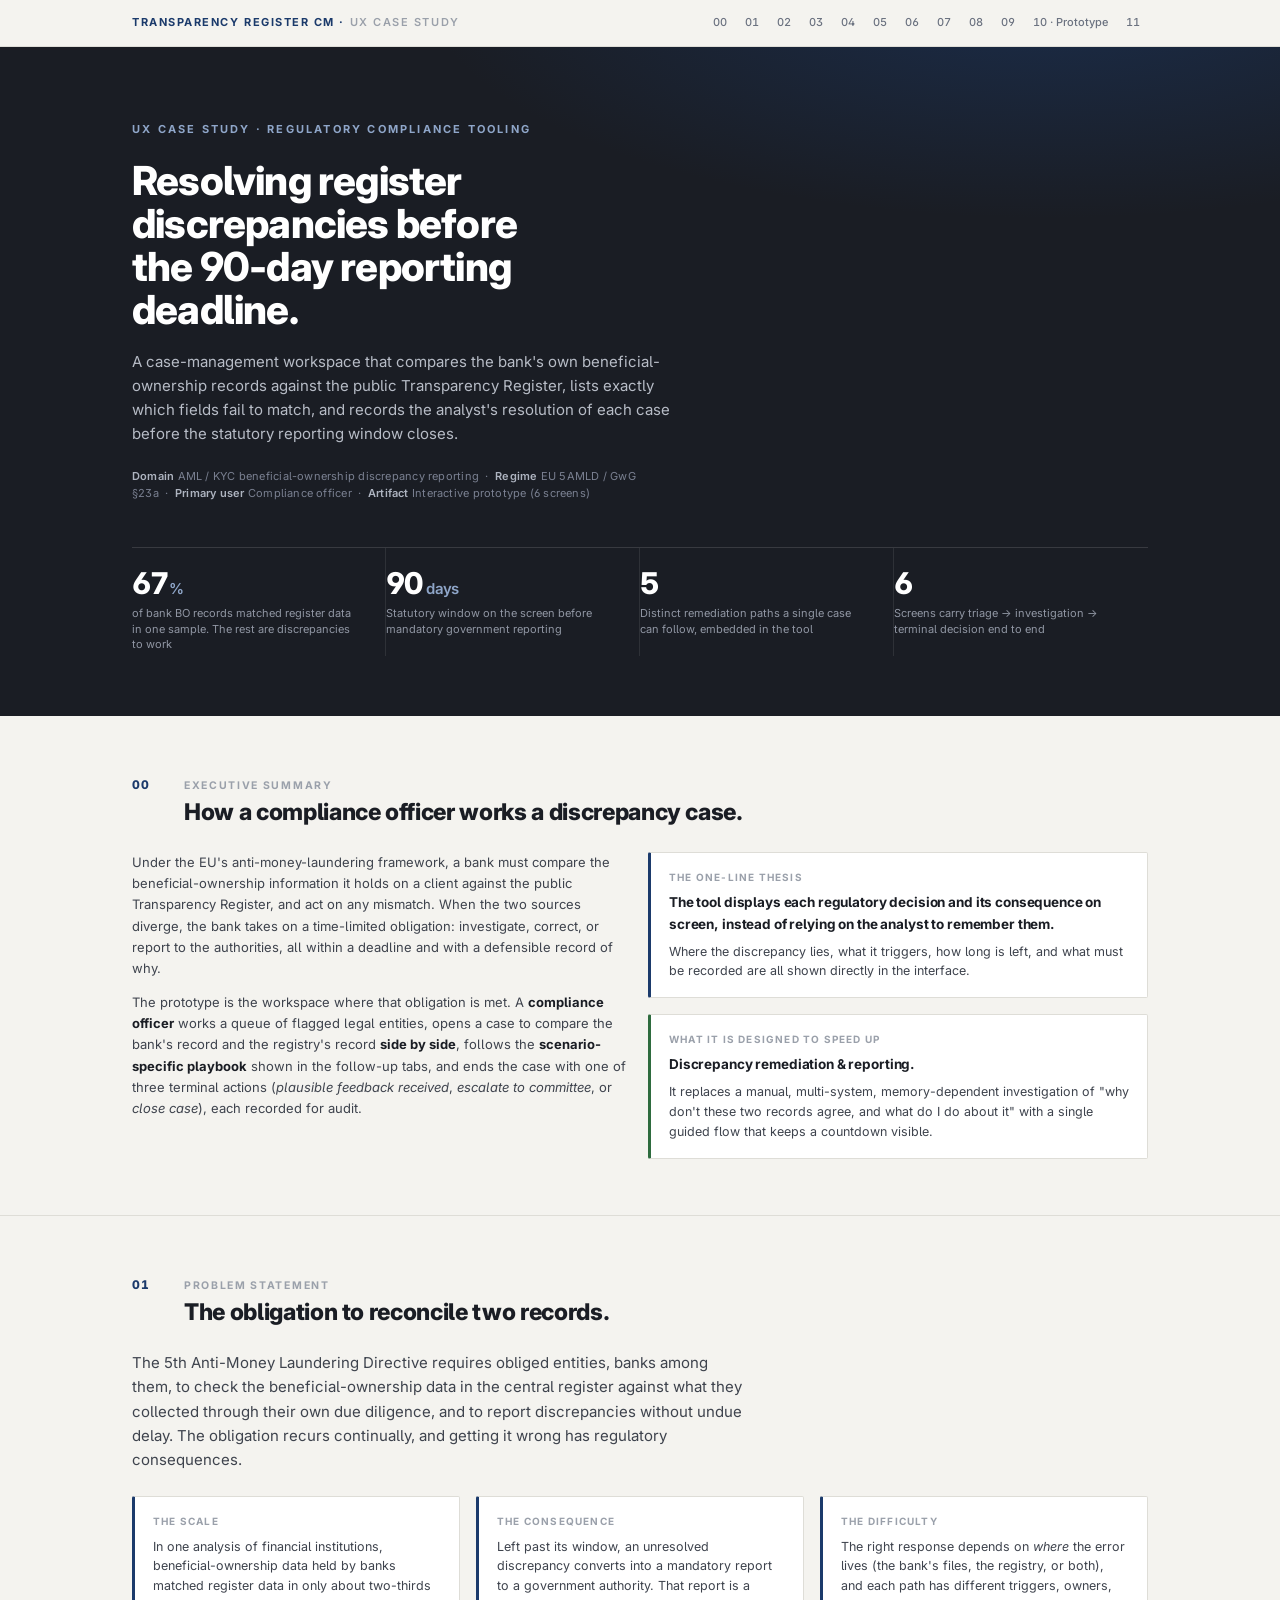
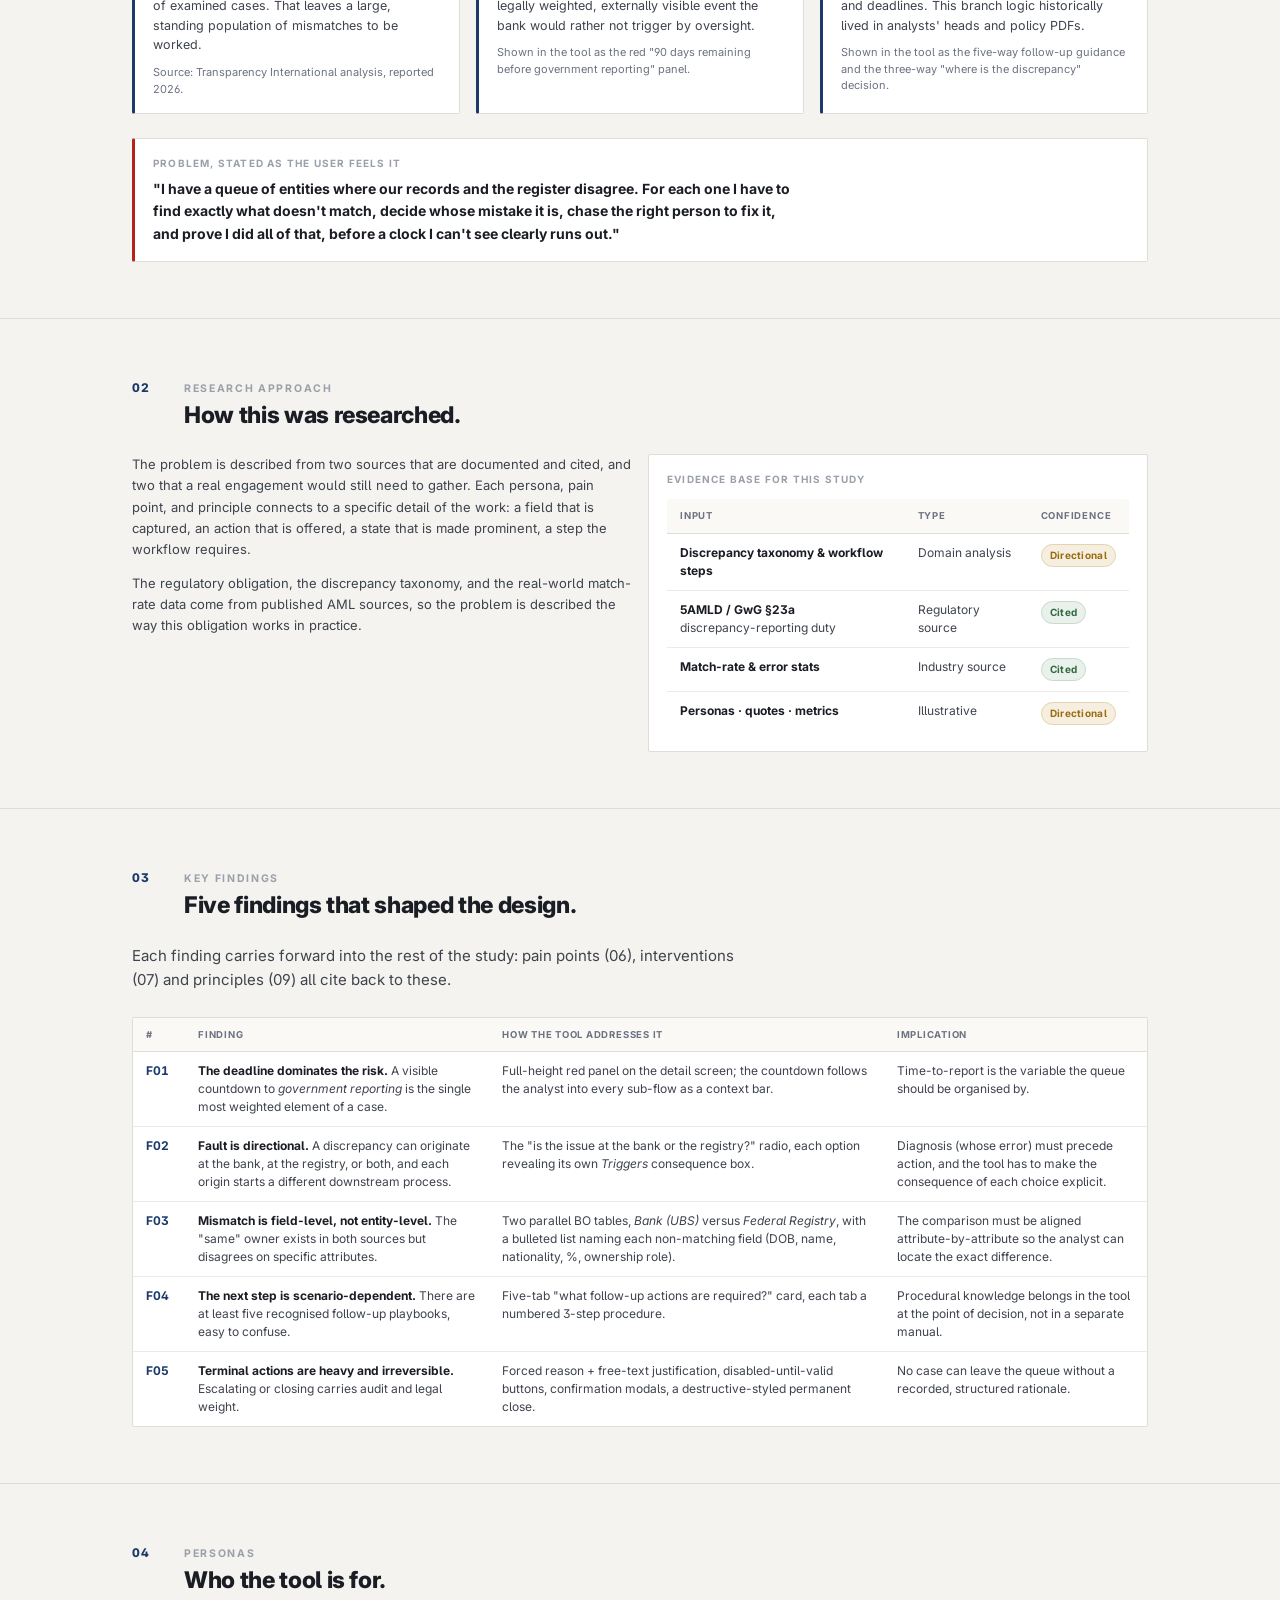
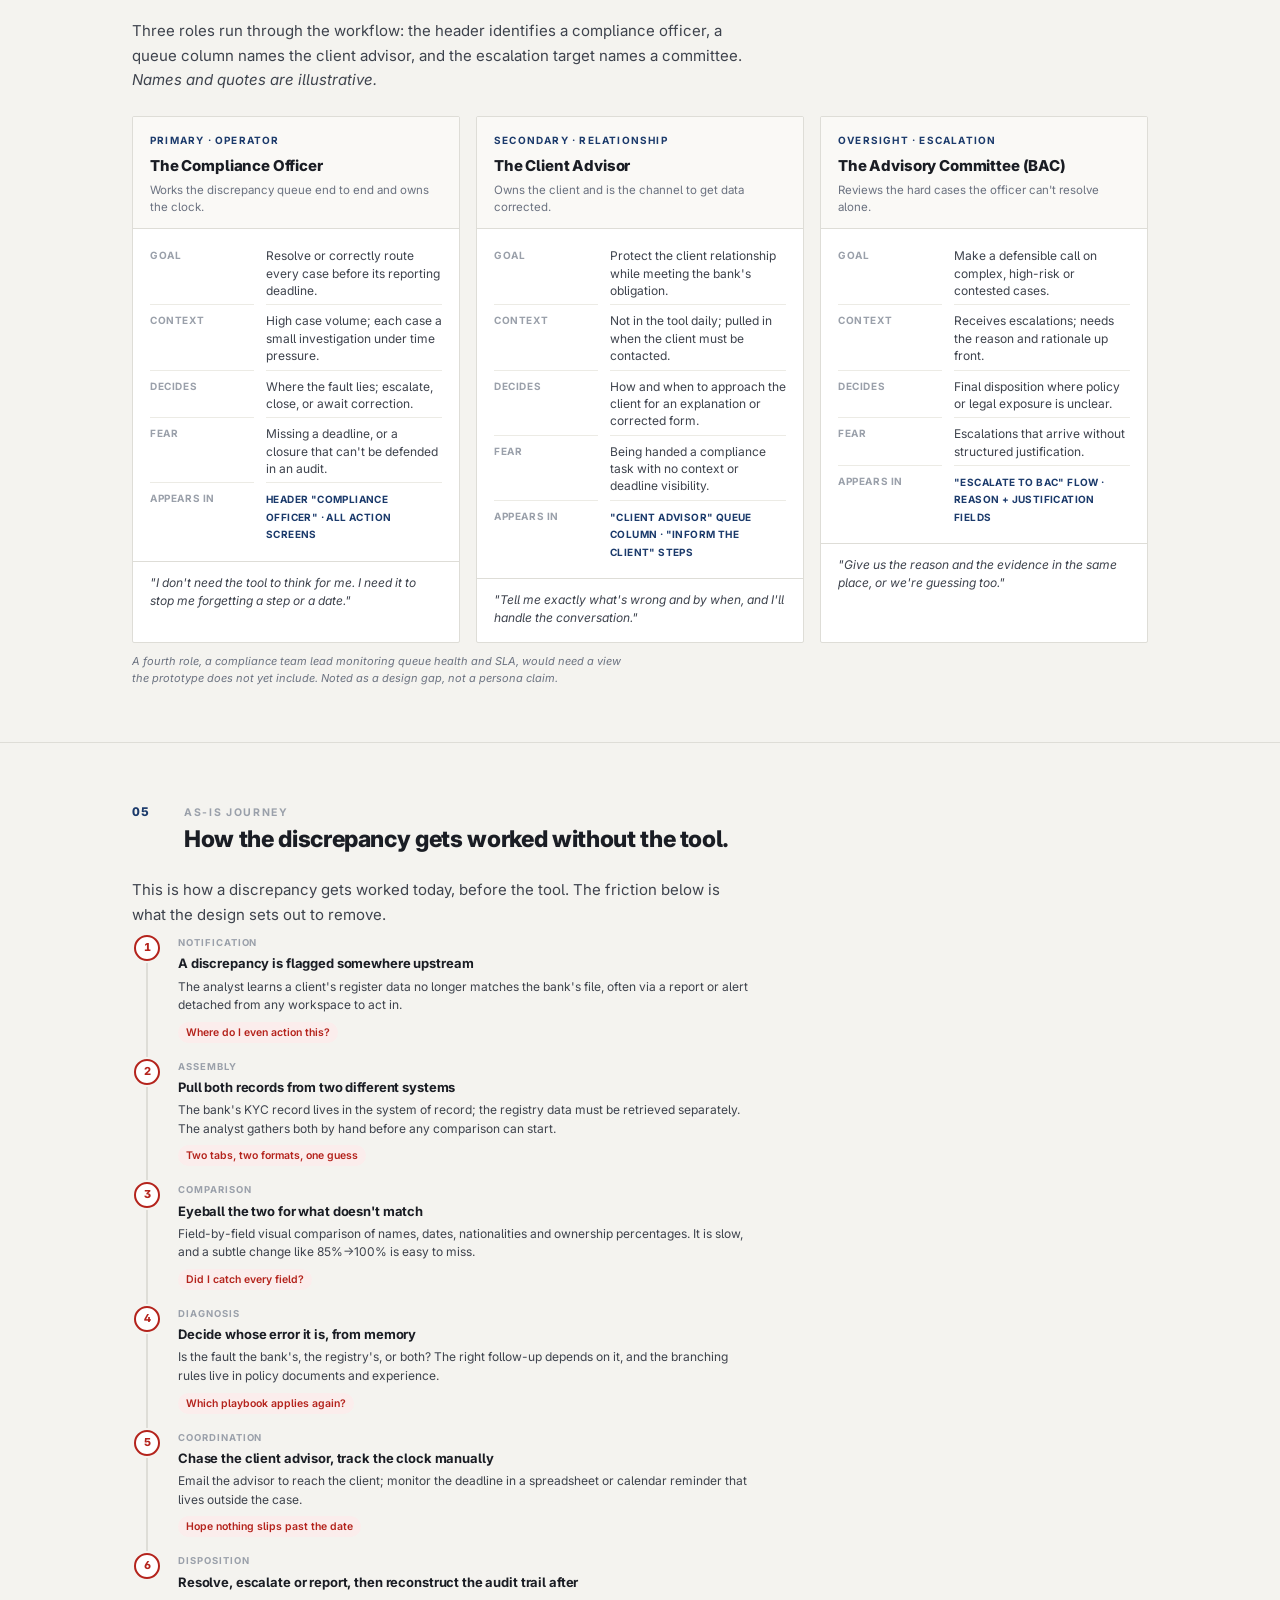
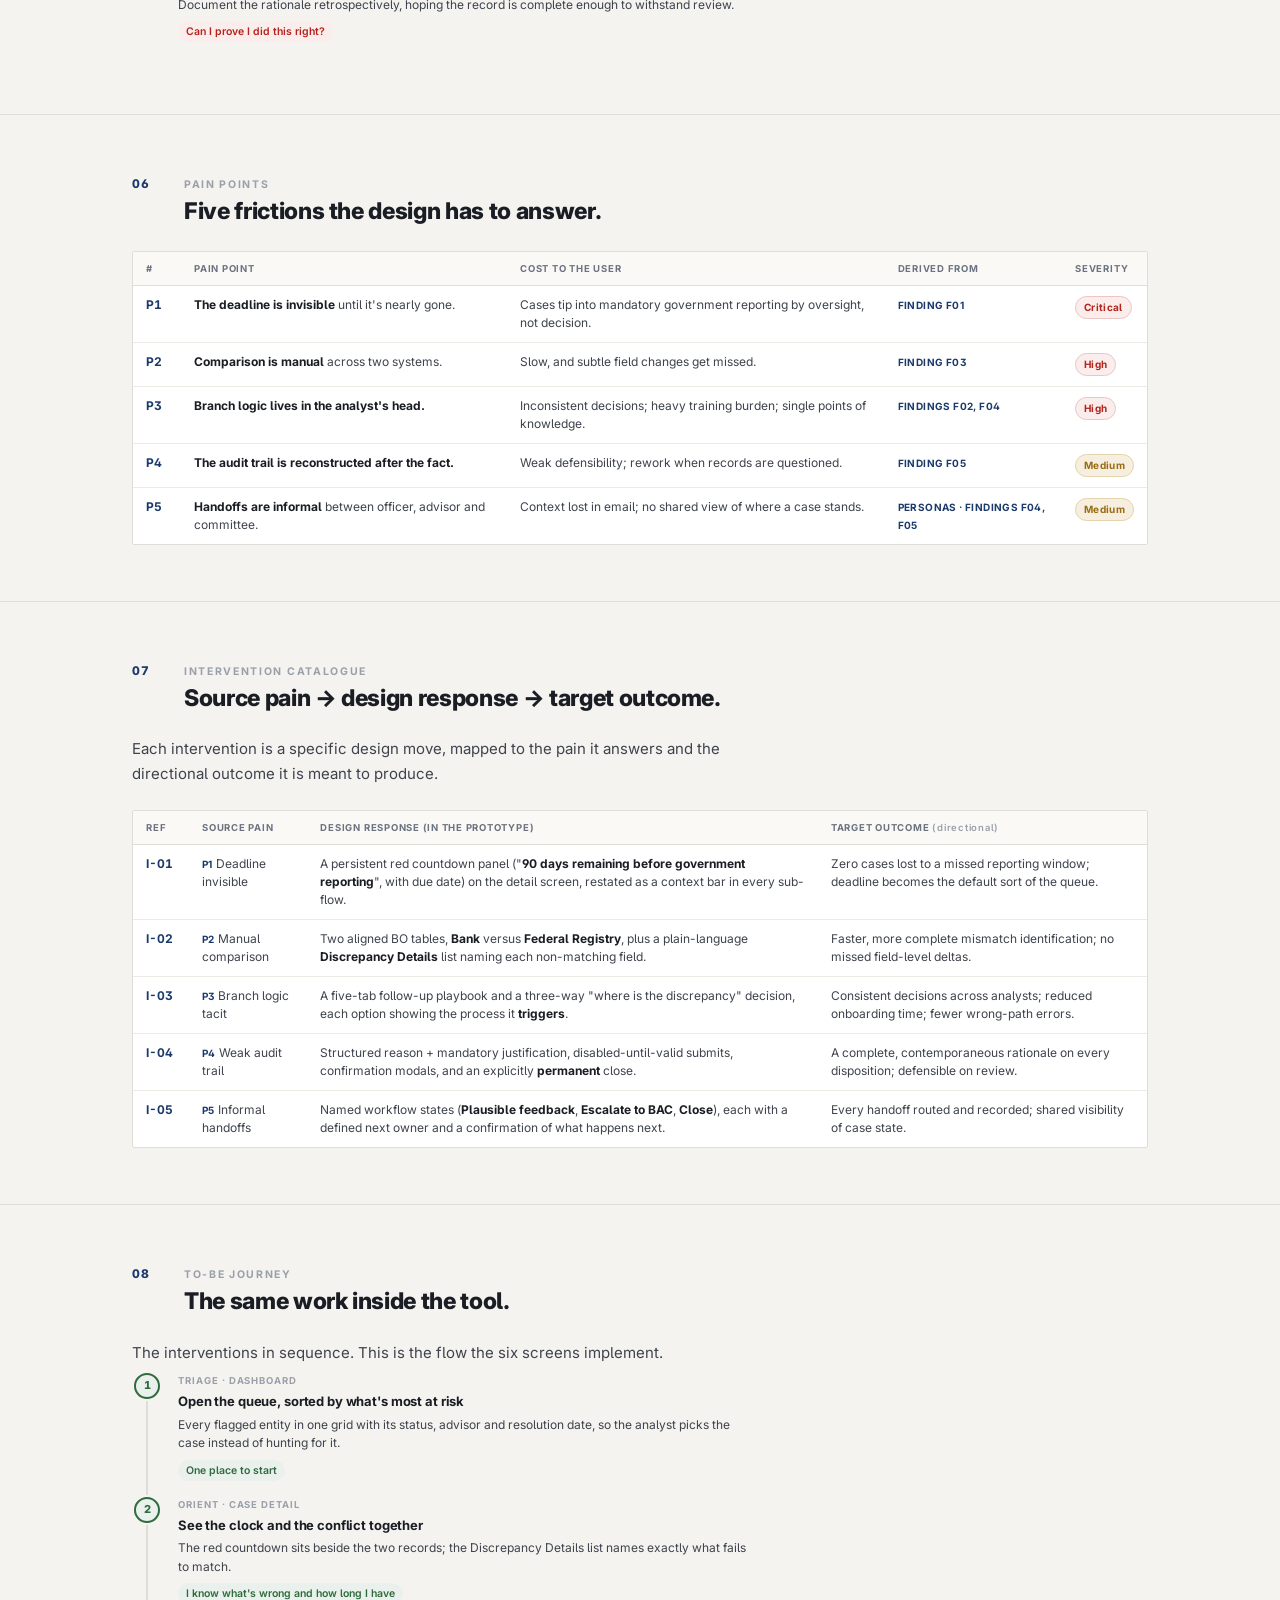
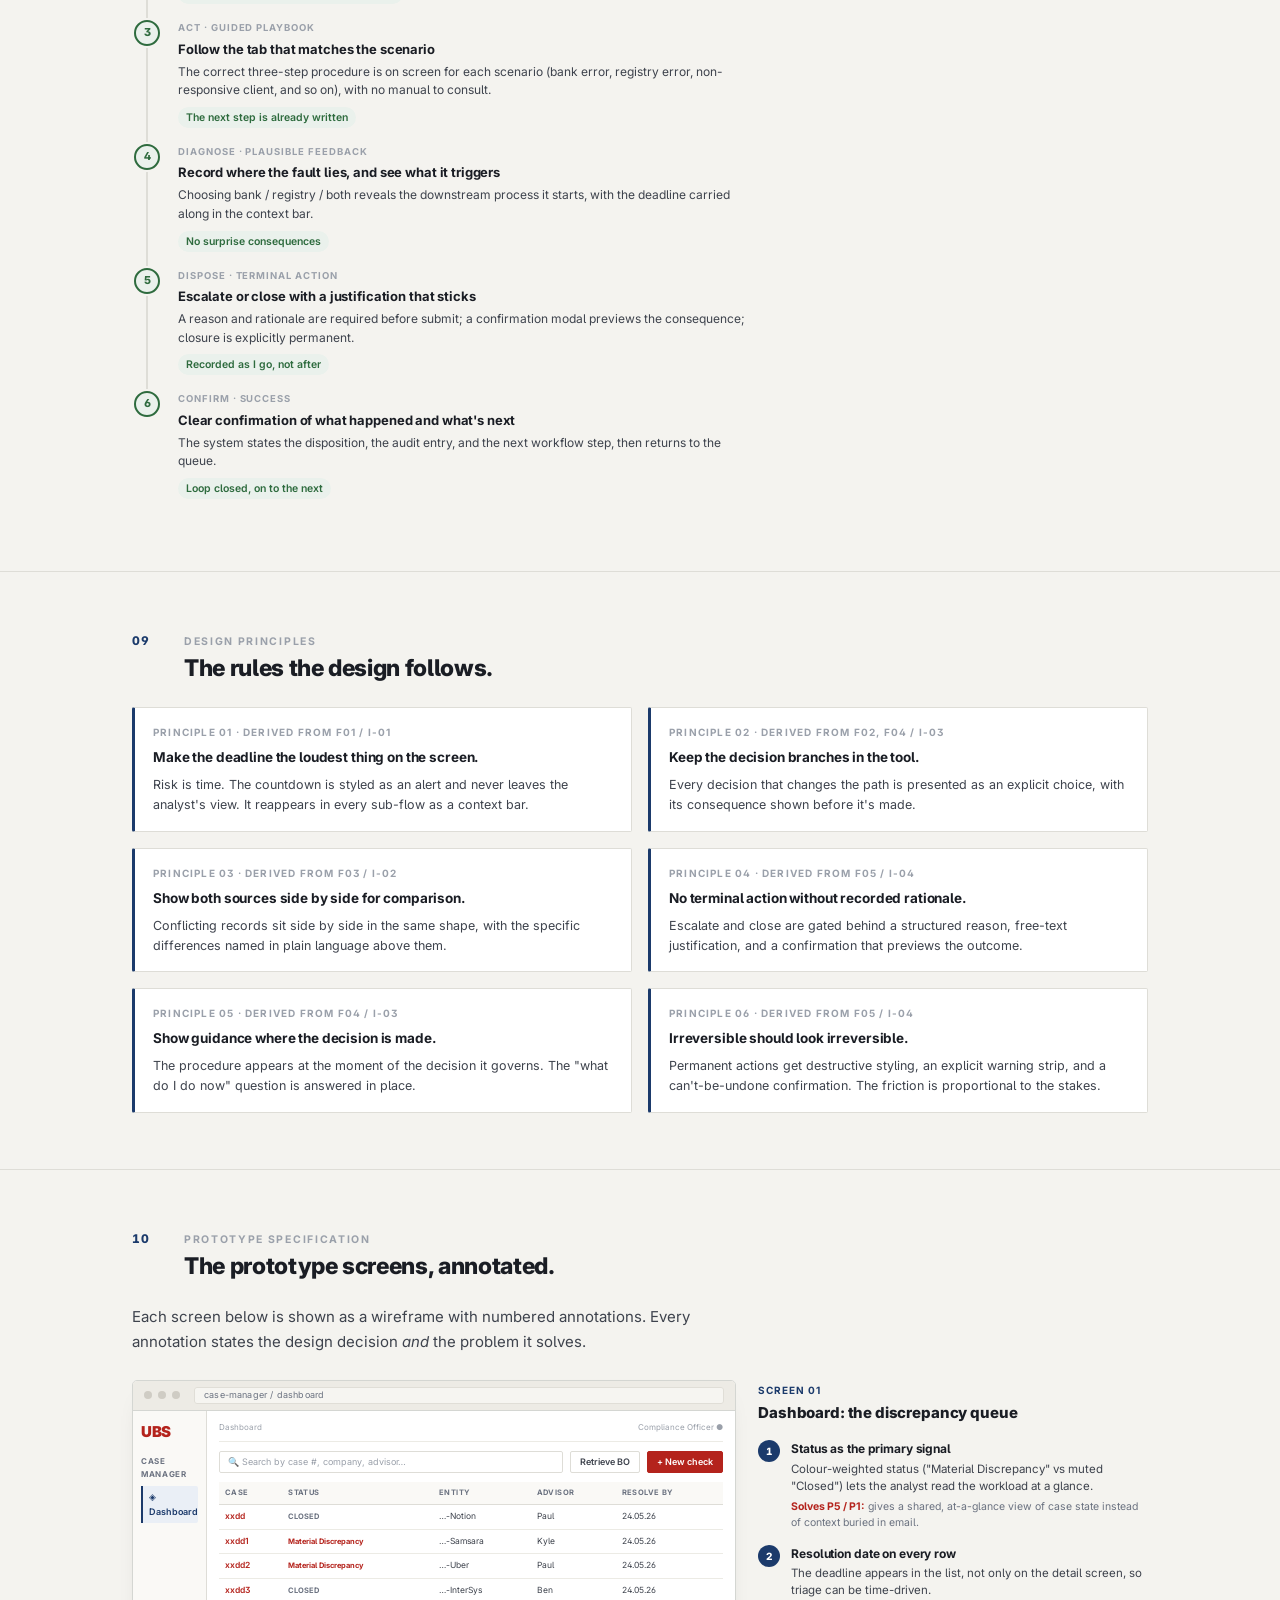
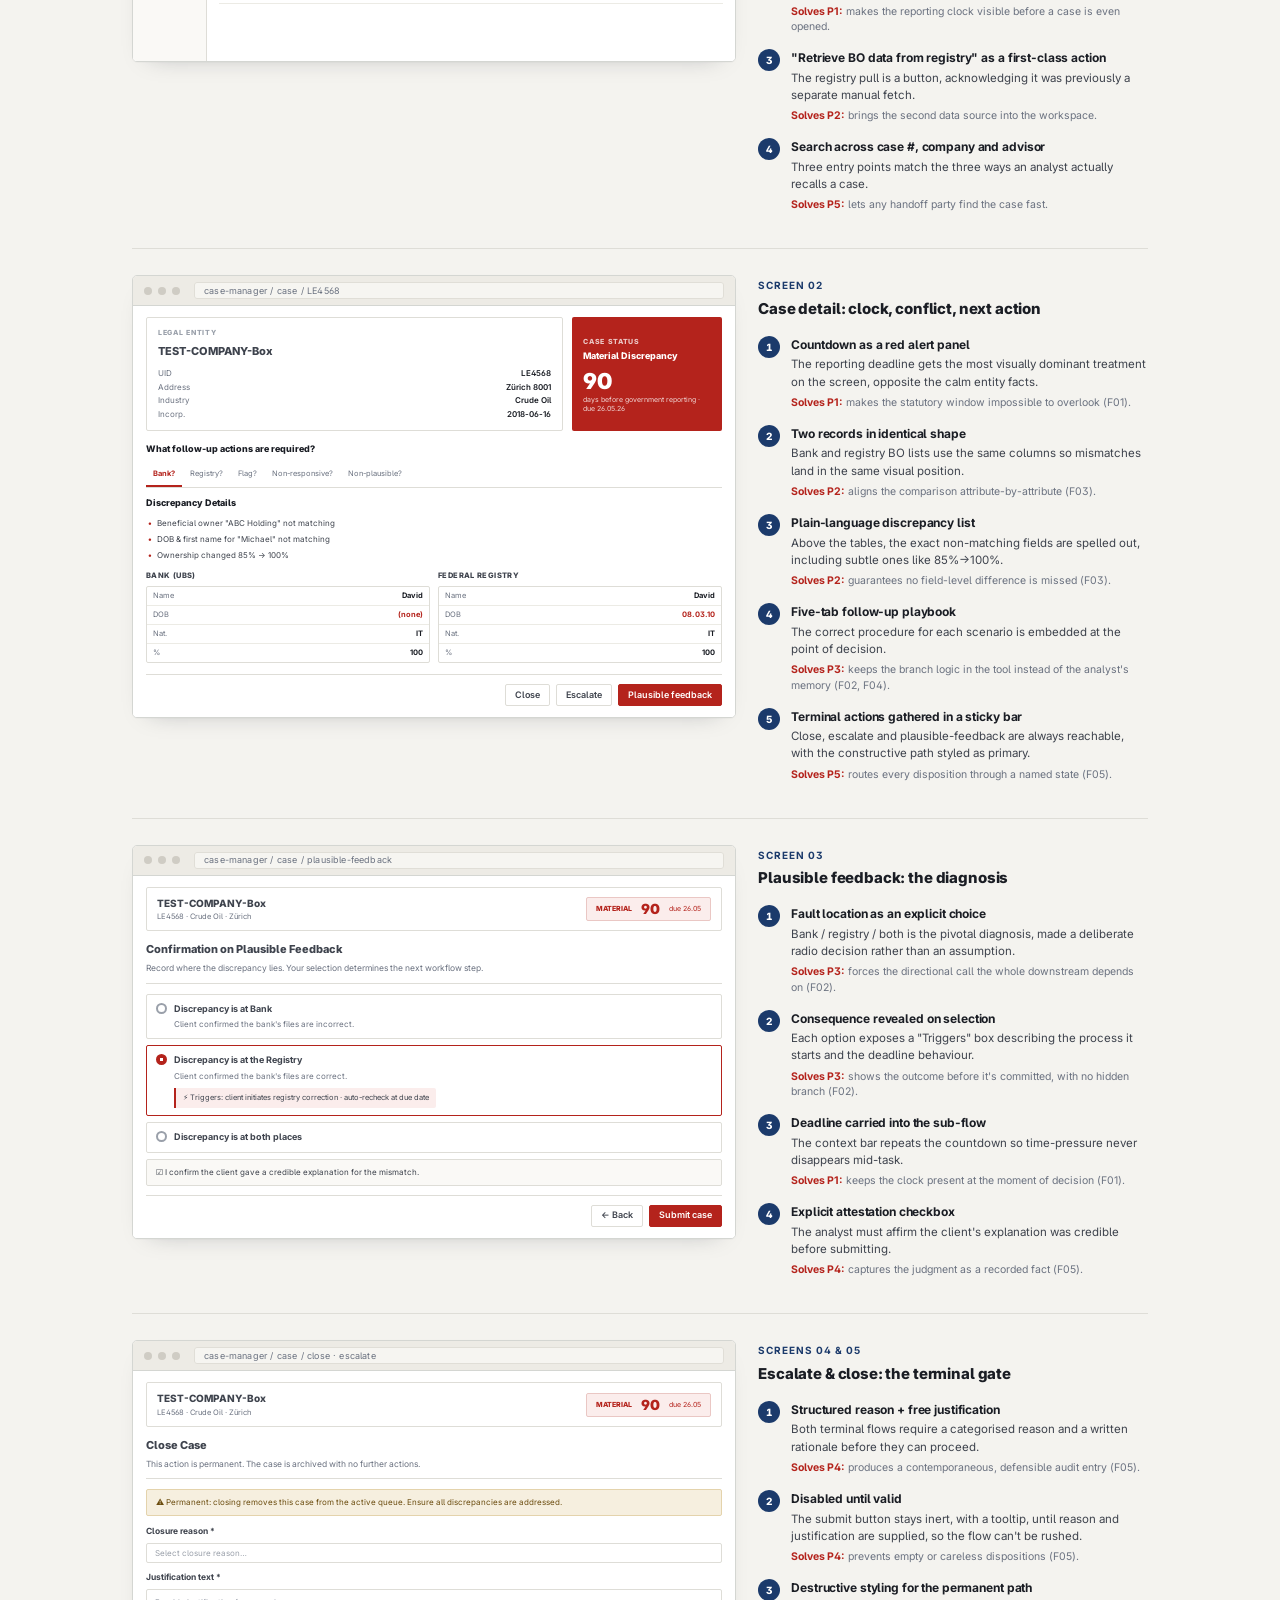
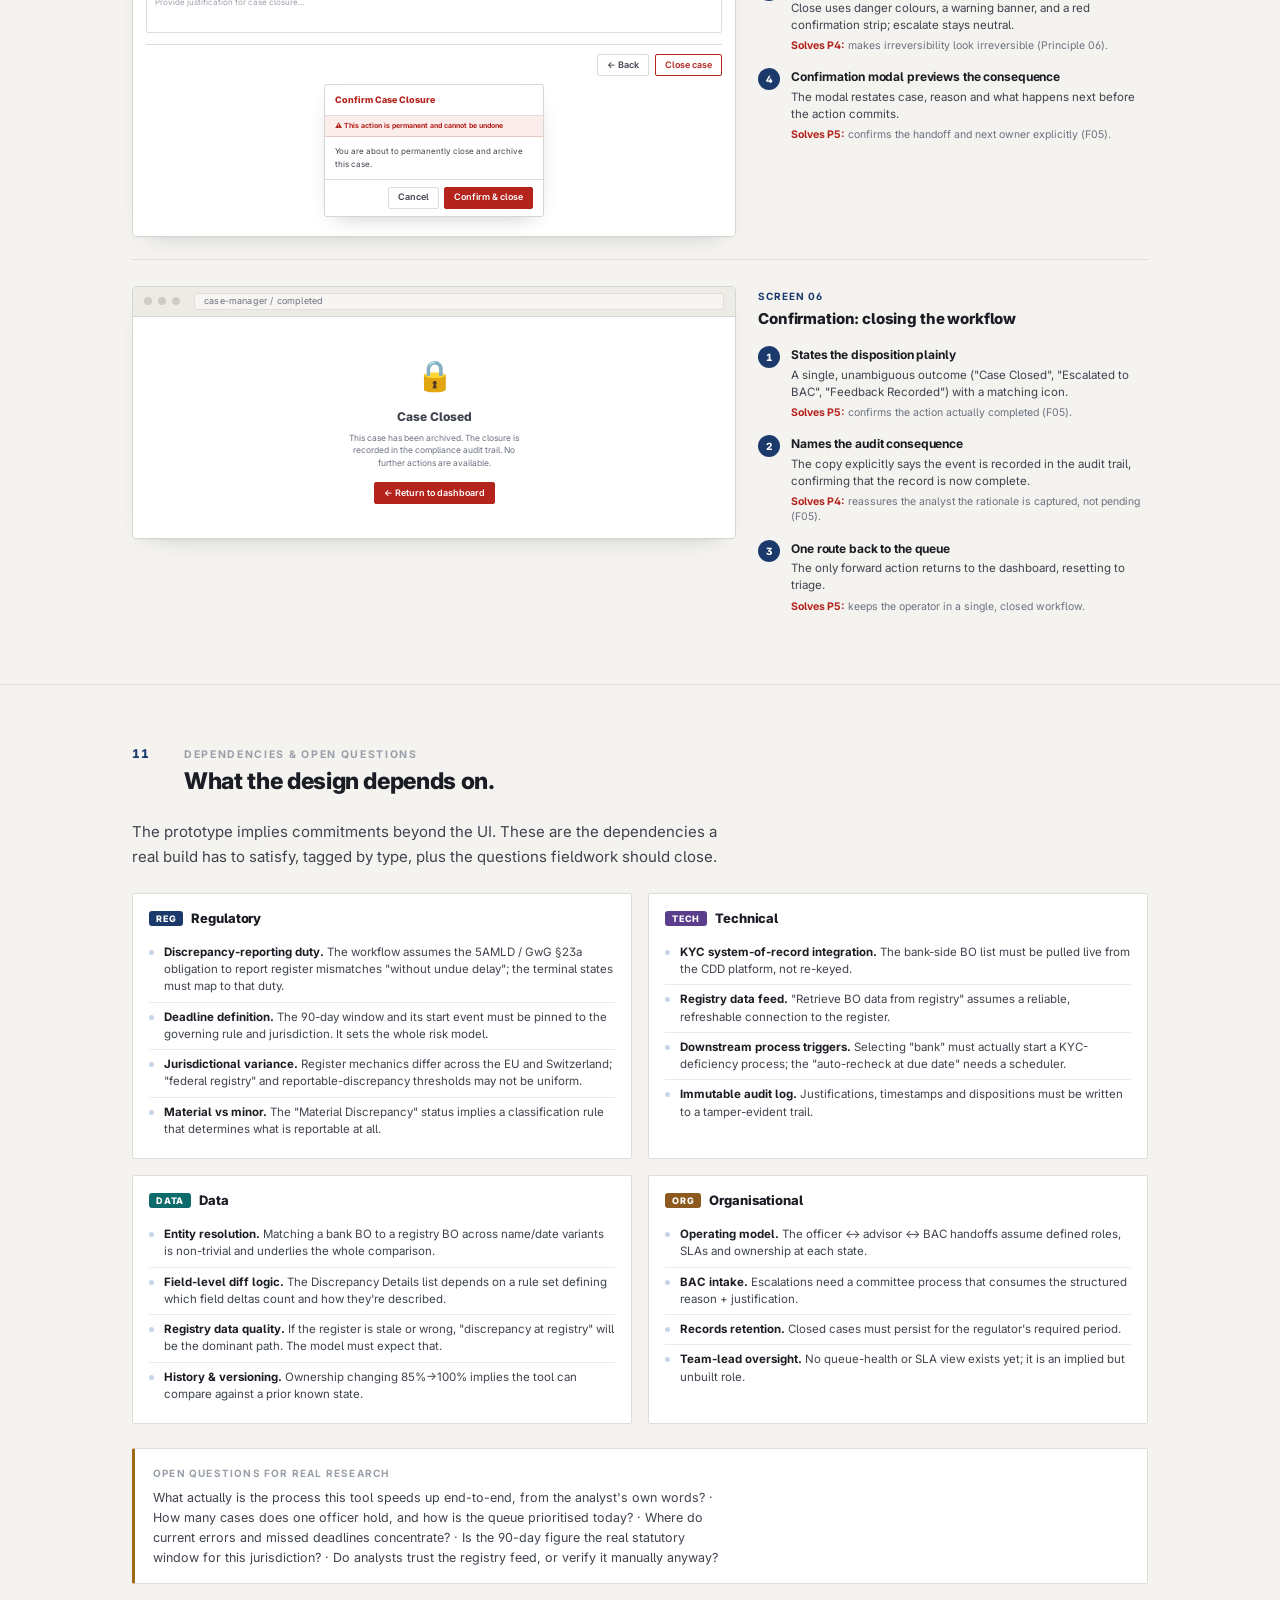
==== commit 0ca49090: "Add files via upload" ====
--- a/case-studies/bsu-transparency-register.html
+++ b/case-studies/bsu-transparency-register.html
@@ -3,7 +3,7 @@
 <head>
 <meta charset="UTF-8"/>
 <meta name="viewport" content="width=device-width, initial-scale=1.0"/>
-<title>UX Case Study — Transparency Register Case Manager</title>
+<title>UX Case Study: Transparency Register Case Manager</title>
 <link rel="preconnect" href="https://fonts.googleapis.com"/>
 <link rel="preconnect" href="https://fonts.gstatic.com" crossorigin/>
 <link href="https://fonts.googleapis.com/css2?family=Inter:ital,opsz,wght@0,14..32,400;0,14..32,500;0,14..32,600;0,14..32,700;0,14..32,800;0,14..32,900;1,14..32,400;1,14..32,500&display=swap" rel="stylesheet"/>
@@ -309,12 +309,12 @@
 <header class="hero">
   <div class="wrap hero-in">
     <div class="eyebrow">UX Case Study · Regulatory Compliance Tooling</div>
-    <h1>Turning a 90-day compliance deadline into a guided workflow.</h1>
-    <p class="sub">A case-management workspace that reconciles the bank's own beneficial-ownership records against the public Transparency Register, surfaces exactly what fails to match, and drives each discrepancy to a defensible resolution before the statutory reporting window closes.</p>
+    <h1>Resolving register discrepancies before the 90-day reporting deadline.</h1>
+    <p class="sub">A case-management workspace that compares the bank's own beneficial-ownership records against the public Transparency Register, lists exactly which fields fail to match, and records the analyst's resolution of each case before the statutory reporting window closes.</p>
     <p class="meta"><b>Domain</b> AML / KYC beneficial-ownership discrepancy reporting &nbsp;·&nbsp; <b>Regime</b> EU 5AMLD / GwG §23a &nbsp;·&nbsp; <b>Primary user</b> Compliance officer &nbsp;·&nbsp; <b>Artifact</b> Interactive prototype (6 screens)</p>
 
     <div class="statrow">
-      <div class="stat"><div class="n">67<small>%</small></div><div class="l">of bank BO records matched register data in one sample — the rest are discrepancies to work</div></div>
+      <div class="stat"><div class="n">67<small>%</small></div><div class="l">of bank BO records matched register data in one sample. The rest are discrepancies to work</div></div>
       <div class="stat"><div class="n">90<small> days</small></div><div class="l">Statutory window on the screen before mandatory government reporting</div></div>
       <div class="stat"><div class="n">5</div><div class="l">Distinct remediation paths a single case can follow, embedded in the tool</div></div>
       <div class="stat"><div class="n">6</div><div class="l">Screens carry triage → investigation → terminal decision end to end</div></div>
@@ -322,36 +322,28 @@
   </div>
 </header>
 
-<!-- ══════════ DISCLAIMER ══════════ -->
-<div class="disc">
-  <div class="disc-in">
-    <span class="tag">Read first</span>
-    <div>This is a <b>reverse-engineered case study</b>, reconstructed from the finished prototype UI. The regulatory context and market figures are sourced and cited; the <b>personas, quotes, journeys and metrics are illustrative</b> — a realistic sample deliverable, not the output of completed fieldwork. Targets are <b>directional</b> and should be validated with real research before they inform decisions.</div>
-  </div>
-</div>
-
 <!-- ══════════ 00 EXECUTIVE SUMMARY ══════════ -->
 <section id="s00">
   <div class="wrap">
     <div class="sec-head">
       <div class="sec-num">00</div>
-      <div class="sec-titles"><div class="k">Executive Summary</div><h2>A caseload of regulatory judgment calls, made consistent and deadline-safe.</h2></div>
+      <div class="sec-titles"><div class="k">Executive Summary</div><h2>How a compliance officer works a discrepancy case.</h2></div>
     </div>
     <div class="g2">
       <div class="body">
-        <p>Under the EU's anti-money-laundering framework, a bank must compare the beneficial-ownership information it holds on a client against the public Transparency Register, and act on any mismatch. When the two sources diverge, the bank inherits a time-boxed obligation: investigate, correct, or report to the authorities — quickly, and with a defensible record of why.</p>
-        <p>The prototype is the workspace where that obligation is discharged. A <strong>compliance officer</strong> works a queue of flagged legal entities, opens a case to see the bank's record and the registry's record <strong>side by side</strong>, follows the <strong>scenario-specific playbook</strong> the tool surfaces, and closes the loop with one of three terminal actions — <em>plausible feedback received</em>, <em>escalate to committee</em>, or <em>close case</em> — each captured for audit.</p>
+        <p>Under the EU's anti-money-laundering framework, a bank must compare the beneficial-ownership information it holds on a client against the public Transparency Register, and act on any mismatch. When the two sources diverge, the bank takes on a time-limited obligation: investigate, correct, or report to the authorities, all within a deadline and with a defensible record of why.</p>
+        <p>The prototype is the workspace where that obligation is met. A <strong>compliance officer</strong> works a queue of flagged legal entities, opens a case to compare the bank's record and the registry's record <strong>side by side</strong>, follows the <strong>scenario-specific playbook</strong> shown in the follow-up tabs, and ends the case with one of three terminal actions (<em>plausible feedback received</em>, <em>escalate to committee</em>, or <em>close case</em>), each recorded for audit.</p>
       </div>
       <div>
         <div class="box">
           <div class="bk">The one-line thesis</div>
-          <h4>The tool moves regulatory branch-logic out of the analyst's head and onto the screen.</h4>
-          <p>Where the discrepancy lies, what it triggers, how long is left, and what must be recorded are no longer tacit knowledge — they are the interface.</p>
+          <h4>The tool displays each regulatory decision and its consequence on screen, instead of relying on the analyst to remember them.</h4>
+          <p>Where the discrepancy lies, what it triggers, how long is left, and what must be recorded are all shown directly in the interface.</p>
         </div>
         <div class="box grn mt16">
           <div class="bk">What it is designed to speed up</div>
           <h4>Discrepancy remediation &amp; reporting.</h4>
-          <p>The manual, multi-system, memory-dependent investigation of "why don't these two records agree, and what do I do about it" collapses into a single guided flow with a visible countdown.</p>
+          <p>It replaces a manual, multi-system, memory-dependent investigation of "why don't these two records agree, and what do I do about it" with a single guided flow that keeps a countdown visible.</p>
         </div>
       </div>
     </div>
@@ -363,31 +355,31 @@
   <div class="wrap">
     <div class="sec-head">
       <div class="sec-num">01</div>
-      <div class="sec-titles"><div class="k">Problem Statement</div><h2>Two authoritative records, one legal obligation to reconcile them.</h2></div>
-    </div>
-    <p class="lead">The 5th Anti-Money Laundering Directive requires obliged entities — banks among them — to check the beneficial-ownership data in the central register against what they collected through their own due diligence, and to report discrepancies without undue delay. The obligation is real, recurring, and unforgiving of error.</p>
+      <div class="sec-titles"><div class="k">Problem Statement</div><h2>The obligation to reconcile two records.</h2></div>
+    </div>
+    <p class="lead">The 5th Anti-Money Laundering Directive requires obliged entities, banks among them, to check the beneficial-ownership data in the central register against what they collected through their own due diligence, and to report discrepancies without undue delay. The obligation recurs continually, and getting it wrong has regulatory consequences.</p>
 
     <div class="g3 mt24">
       <div class="box">
         <div class="bk">The scale</div>
-        <p>In one analysis of financial institutions, beneficial-ownership data held by banks matched register data in only about two-thirds of examined cases — meaning a large, standing population of mismatches has to be worked, not an occasional exception.</p>
+        <p>In one analysis of financial institutions, beneficial-ownership data held by banks matched register data in only about two-thirds of examined cases. That leaves a large, standing population of mismatches to be worked.</p>
         <p class="lil">Source: Transparency International analysis, reported 2026.</p>
       </div>
       <div class="box">
         <div class="bk">The consequence</div>
-        <p>An unresolved discrepancy is not a housekeeping item. Left past its window, it converts into a mandatory report to a government authority — a legally weighted, externally visible event the bank would rather avoid triggering by oversight.</p>
-        <p class="lil">Reflected on-screen as the red "90 days remaining before government reporting" panel.</p>
+        <p>Left past its window, an unresolved discrepancy converts into a mandatory report to a government authority. That report is a legally weighted, externally visible event the bank would rather not trigger by oversight.</p>
+        <p class="lil">Shown in the tool as the red "90 days remaining before government reporting" panel.</p>
       </div>
       <div class="box">
         <div class="bk">The difficulty</div>
-        <p>The right response depends on <em>where</em> the error lives — the bank's files, the registry, or both — and each path has different triggers, owners, and deadlines. This branch logic historically lived in analysts' heads and policy PDFs.</p>
-        <p class="lil">Reflected in the five-way follow-up guidance and the three-way "where is the discrepancy" decision.</p>
+        <p>The right response depends on <em>where</em> the error lives (the bank's files, the registry, or both), and each path has different triggers, owners, and deadlines. This branch logic historically lived in analysts' heads and policy PDFs.</p>
+        <p class="lil">Shown in the tool as the five-way follow-up guidance and the three-way "where is the discrepancy" decision.</p>
       </div>
     </div>
 
     <div class="box red mt24">
       <div class="bk">Problem, stated as the user feels it</div>
-      <p style="font-size:14px;color:var(--g5);"><strong>"I have a queue of entities where our records and the register disagree. For each one I have to find exactly what doesn't match, decide whose mistake it is, chase the right person to fix it, and prove I did all of that — before a clock I can't see clearly runs out."</strong></p>
+      <p style="font-size:14px;color:var(--g5);"><strong>"I have a queue of entities where our records and the register disagree. For each one I have to find exactly what doesn't match, decide whose mistake it is, chase the right person to fix it, and prove I did all of that, before a clock I can't see clearly runs out."</strong></p>
     </div>
   </div>
 </section>
@@ -397,23 +389,21 @@
   <div class="wrap">
     <div class="sec-head">
       <div class="sec-num">02</div>
-      <div class="sec-titles"><div class="k">Research Approach</div><h2>Reverse-engineering the workflow from the finished interface.</h2></div>
+      <div class="sec-titles"><div class="k">Research Approach</div><h2>How this was researched.</h2></div>
     </div>
     <div class="g2">
       <div class="body">
-        <p>This study reconstructs the user problem <em>from the delivered prototype</em>. Every persona, pain point and principle traces back to something observable in the six screens — a field that is captured, an action that is offered, a state that is made loud, a step the tool insists on.</p>
-        <p>That inference is disciplined by external grounding: the regulatory obligation, the discrepancy taxonomy, and the real-world match-rate data come from published AML sources, so the reconstructed problem is anchored to how this obligation actually works — not invented to fit the design.</p>
-        <p class="note">Where a real engagement would run analyst interviews, contextual inquiry and queue analytics, this deliverable substitutes clearly-labelled illustrative artifacts. They are written to be plausible and directionally useful, and to be replaced by fieldwork.</p>
+        <p>The problem is described from two sources that are documented and cited, and two that a real engagement would still need to gather. Each persona, pain point, and principle connects to a specific detail of the work: a field that is captured, an action that is offered, a state that is made prominent, a step the workflow requires.</p>
+        <p>The regulatory obligation, the discrepancy taxonomy, and the real-world match-rate data come from published AML sources, so the problem is described the way this obligation works in practice.</p>
       </div>
       <div>
         <div class="card">
-          <div class="divlabel">Evidence base for this reconstruction</div>
+          <div class="divlabel">Evidence base for this study</div>
           <div class="tbl-wrap" style="border:none;">
             <table class="t">
               <thead><tr><th>Input</th><th>Type</th><th>Confidence</th></tr></thead>
               <tbody>
-                <tr><td><b>6-screen prototype</b><br>queue → detail → 3 terminal flows</td><td>Primary artifact</td><td><span class="pill p-grn">Observed</span></td></tr>
-                <tr><td><b>UI data model</b><br>fields, statuses, triggers</td><td>Primary artifact</td><td><span class="pill p-grn">Observed</span></td></tr>
+                <tr><td><b>Discrepancy taxonomy &amp; workflow steps</b></td><td>Domain analysis</td><td><span class="pill p-amb">Directional</span></td></tr>
                 <tr><td><b>5AMLD / GwG §23a</b><br>discrepancy-reporting duty</td><td>Regulatory source</td><td><span class="pill p-grn">Cited</span></td></tr>
                 <tr><td><b>Match-rate &amp; error stats</b></td><td>Industry source</td><td><span class="pill p-grn">Cited</span></td></tr>
                 <tr><td><b>Personas · quotes · metrics</b></td><td>Illustrative</td><td><span class="pill p-amb">Directional</span></td></tr>
@@ -431,31 +421,31 @@
   <div class="wrap">
     <div class="sec-head">
       <div class="sec-num">03</div>
-      <div class="sec-titles"><div class="k">Key Findings</div><h2>Five things the interface tells us about the work.</h2></div>
-    </div>
-    <p class="lead">Each finding is read directly off the prototype and carried forward — pain points (06), interventions (07) and principles (09) all cite back to these.</p>
+      <div class="sec-titles"><div class="k">Key Findings</div><h2>Five findings that shaped the design.</h2></div>
+    </div>
+    <p class="lead">Each finding carries forward into the rest of the study: pain points (06), interventions (07) and principles (09) all cite back to these.</p>
 
     <div class="tbl-wrap mt24">
       <table class="t">
-        <thead><tr><th style="width:52px;">#</th><th>Finding</th><th>Where it shows up in the UI</th><th>Implication</th></tr></thead>
+        <thead><tr><th style="width:52px;">#</th><th>Finding</th><th>How the tool addresses it</th><th>Implication</th></tr></thead>
         <tbody>
           <tr>
             <td><span class="cellnum">F01</span></td>
             <td><b>The deadline dominates the risk.</b> A visible countdown to <em>government reporting</em> is the single most weighted element of a case.</td>
             <td>Full-height red panel on the detail screen; the countdown follows the analyst into every sub-flow as a context bar.</td>
-            <td>Time-to-report is the organising variable, not case age or alphabetical order.</td>
+            <td>Time-to-report is the variable the queue should be organised by.</td>
           </tr>
           <tr>
             <td><span class="cellnum">F02</span></td>
-            <td><b>Fault is directional.</b> A discrepancy can originate at the bank, at the registry, or both — and each origin triggers a different downstream process.</td>
+            <td><b>Fault is directional.</b> A discrepancy can originate at the bank, at the registry, or both, and each origin starts a different downstream process.</td>
             <td>The "is the issue at the bank or the registry?" radio, each option revealing its own <em>Triggers</em> consequence box.</td>
             <td>Diagnosis (whose error) must precede action, and the tool has to make the consequence of each choice explicit.</td>
           </tr>
           <tr>
             <td><span class="cellnum">F03</span></td>
             <td><b>Mismatch is field-level, not entity-level.</b> The "same" owner exists in both sources but disagrees on specific attributes.</td>
-            <td>Two parallel BO tables — <em>Bank (BSU)</em> vs <em>Federal Registry</em> — with a bulleted list naming each non-matching field (DOB, name, nationality, %, ownership role).</td>
-            <td>The comparison must be aligned attribute-by-attribute so the eye can locate the exact delta.</td>
+            <td>Two parallel BO tables, <em>Bank (UBS)</em> versus <em>Federal Registry</em>, with a bulleted list naming each non-matching field (DOB, name, nationality, %, ownership role).</td>
+            <td>The comparison must be aligned attribute-by-attribute so the analyst can locate the exact difference.</td>
           </tr>
           <tr>
             <td><span class="cellnum">F04</span></td>
@@ -480,9 +470,9 @@
   <div class="wrap">
     <div class="sec-head">
       <div class="sec-num">04</div>
-      <div class="sec-titles"><div class="k">Personas</div><h2>Who the screens are built for.</h2></div>
-    </div>
-    <p class="lead">Roles are inferred from the interface itself — the header identifies a compliance officer, a grid column names the client advisor, and the escalation target names a committee. <em>Illustrative; names and quotes are constructed.</em></p>
+      <div class="sec-titles"><div class="k">Personas</div><h2>Who the tool is for.</h2></div>
+    </div>
+    <p class="lead">Three roles run through the workflow: the header identifies a compliance officer, a queue column names the client advisor, and the escalation target names a committee. <em>Names and quotes are illustrative.</em></p>
 
     <div class="g3 mt24">
       <!-- Persona 1 -->
@@ -497,9 +487,9 @@
           <dt>Context</dt><dd>High case volume; each case a small investigation under time pressure.</dd>
           <dt>Decides</dt><dd>Where the fault lies; escalate, close, or await correction.</dd>
           <dt>Fear</dt><dd>Missing a deadline, or a closure that can't be defended in an audit.</dd>
-          <dt>Traces to</dt><dd><span class="ref">Header "Compliance Officer" · all action screens</span></dd>
+          <dt>Appears in</dt><dd><span class="ref">Header "Compliance Officer" · all action screens</span></dd>
         </dl>
-        <div class="pq"><p>"I don't need the tool to think for me — I need it to stop me forgetting a step or a date."</p></div>
+        <div class="pq"><p>"I don't need the tool to think for me. I need it to stop me forgetting a step or a date."</p></div>
       </div>
       <!-- Persona 2 -->
       <div class="persona">
@@ -513,7 +503,7 @@
           <dt>Context</dt><dd>Not in the tool daily; pulled in when the client must be contacted.</dd>
           <dt>Decides</dt><dd>How and when to approach the client for an explanation or corrected form.</dd>
           <dt>Fear</dt><dd>Being handed a compliance task with no context or deadline visibility.</dd>
-          <dt>Traces to</dt><dd><span class="ref">"Client Advisor" queue column · "inform the client" steps</span></dd>
+          <dt>Appears in</dt><dd><span class="ref">"Client Advisor" queue column · "inform the client" steps</span></dd>
         </dl>
         <div class="pq"><p>"Tell me exactly what's wrong and by when, and I'll handle the conversation."</p></div>
       </div>
@@ -529,12 +519,12 @@
           <dt>Context</dt><dd>Receives escalations; needs the reason and rationale up front.</dd>
           <dt>Decides</dt><dd>Final disposition where policy or legal exposure is unclear.</dd>
           <dt>Fear</dt><dd>Escalations that arrive without structured justification.</dd>
-          <dt>Traces to</dt><dd><span class="ref">"Escalate to BAC" flow · reason + justification fields</span></dd>
+          <dt>Appears in</dt><dd><span class="ref">"Escalate to BAC" flow · reason + justification fields</span></dd>
         </dl>
         <div class="pq"><p>"Give us the reason and the evidence in the same place, or we're guessing too."</p></div>
       </div>
     </div>
-    <p class="note">A fourth role — a compliance team lead monitoring queue health and SLA — is implied by the queue's sortable "resolution date" and "reported to control body" columns, but the prototype does not yet give them a dedicated view. Flagged as a design gap, not a persona claim.</p>
+    <p class="note">A fourth role, a compliance team lead monitoring queue health and SLA, would need a view the prototype does not yet include. Noted as a design gap, not a persona claim.</p>
   </div>
 </section>
 
@@ -545,12 +535,12 @@
       <div class="sec-num">05</div>
       <div class="sec-titles"><div class="k">AS-IS Journey</div><h2>How the discrepancy gets worked without the tool.</h2></div>
     </div>
-    <p class="lead">Reconstructed from what the prototype consolidates. The friction below is the friction the interface is visibly built to remove — read it as the "before" the design is answering.</p>
+    <p class="lead">This is how a discrepancy gets worked today, before the tool. The friction below is what the design sets out to remove.</p>
 
     <div class="jrn mt24">
       <div class="jrn-step pain"><div class="jrn-rail"><div class="jrn-dot">1</div><div class="jrn-line"></div></div>
         <div class="jrn-body"><div class="stage">Notification</div><h5>A discrepancy is flagged somewhere upstream</h5>
-          <p>The analyst learns a client's register data no longer matches the bank's file — often via a report or alert detached from any workspace to act in.</p>
+          <p>The analyst learns a client's register data no longer matches the bank's file, often via a report or alert detached from any workspace to act in.</p>
           <span class="jrn-emote neg">Where do I even action this?</span></div></div>
 
       <div class="jrn-step pain"><div class="jrn-rail"><div class="jrn-dot">2</div><div class="jrn-line"></div></div>
@@ -560,11 +550,11 @@
 
       <div class="jrn-step pain"><div class="jrn-rail"><div class="jrn-dot">3</div><div class="jrn-line"></div></div>
         <div class="jrn-body"><div class="stage">Comparison</div><h5>Eyeball the two for what doesn't match</h5>
-          <p>Field-by-field visual diffing of names, dates, nationalities and ownership percentages — slow, and easy to miss a subtle change like 85%→100%.</p>
+          <p>Field-by-field visual comparison of names, dates, nationalities and ownership percentages. It is slow, and a subtle change like 85%→100% is easy to miss.</p>
           <span class="jrn-emote neg">Did I catch every field?</span></div></div>
 
       <div class="jrn-step pain"><div class="jrn-rail"><div class="jrn-dot">4</div><div class="jrn-line"></div></div>
-        <div class="jrn-body"><div class="stage">Diagnosis</div><h5>Decide whose error it is — from memory</h5>
+        <div class="jrn-body"><div class="stage">Diagnosis</div><h5>Decide whose error it is, from memory</h5>
           <p>Is the fault the bank's, the registry's, or both? The right follow-up depends on it, and the branching rules live in policy documents and experience.</p>
           <span class="jrn-emote neg">Which playbook applies again?</span></div></div>
 
@@ -574,7 +564,7 @@
           <span class="jrn-emote neg">Hope nothing slips past the date</span></div></div>
 
       <div class="jrn-step pain"><div class="jrn-rail"><div class="jrn-dot">6</div></div>
-        <div class="jrn-body"><div class="stage">Disposition</div><h5>Resolve, escalate or report — and reconstruct the audit trail after</h5>
+        <div class="jrn-body"><div class="stage">Disposition</div><h5>Resolve, escalate or report, then reconstruct the audit trail after</h5>
           <p>Document the rationale retrospectively, hoping the record is complete enough to withstand review.</p>
           <span class="jrn-emote neg">Can I prove I did this right?</span></div></div>
     </div>
@@ -610,7 +600,7 @@
       <div class="sec-num">07</div>
       <div class="sec-titles"><div class="k">Intervention Catalogue</div><h2>Source pain → design response → target outcome.</h2></div>
     </div>
-    <p class="lead">Each intervention is a specific move visible in the prototype, mapped to the pain it answers and the directional outcome it is meant to produce.</p>
+    <p class="lead">Each intervention is a specific design move, mapped to the pain it answers and the directional outcome it is meant to produce.</p>
 
     <div class="tbl-wrap mt24">
       <table class="t">
@@ -619,13 +609,13 @@
           <tr>
             <td><span class="cellnum">I-01</span></td>
             <td><span class="ref">P1</span> Deadline invisible</td>
-            <td>A persistent red countdown panel — "<b>90 days remaining before government reporting</b>", with due date — on the detail screen, restated as a context bar in every sub-flow.</td>
+            <td>A persistent red countdown panel ("<b>90 days remaining before government reporting</b>", with due date) on the detail screen, restated as a context bar in every sub-flow.</td>
             <td>Zero cases lost to a missed reporting window; deadline becomes the default sort of the queue.</td>
           </tr>
           <tr>
             <td><span class="cellnum">I-02</span></td>
             <td><span class="ref">P2</span> Manual comparison</td>
-            <td>Two aligned BO tables — <b>Bank</b> vs <b>Federal Registry</b> — plus a plain-language <b>Discrepancy Details</b> list naming each non-matching field.</td>
+            <td>Two aligned BO tables, <b>Bank</b> versus <b>Federal Registry</b>, plus a plain-language <b>Discrepancy Details</b> list naming each non-matching field.</td>
             <td>Faster, more complete mismatch identification; no missed field-level deltas.</td>
           </tr>
           <tr>
@@ -643,7 +633,7 @@
           <tr>
             <td><span class="cellnum">I-05</span></td>
             <td><span class="ref">P5</span> Informal handoffs</td>
-            <td>Named workflow states — <b>Plausible feedback</b>, <b>Escalate to BAC</b>, <b>Close</b> — each with a defined next owner and a confirmation of what happens next.</td>
+            <td>Named workflow states (<b>Plausible feedback</b>, <b>Escalate to BAC</b>, <b>Close</b>), each with a defined next owner and a confirmation of what happens next.</td>
             <td>Every handoff routed and recorded; shared visibility of case state.</td>
           </tr>
         </tbody>
@@ -657,14 +647,14 @@
   <div class="wrap">
     <div class="sec-head">
       <div class="sec-num">08</div>
-      <div class="sec-titles"><div class="k">TO-BE Journey</div><h2>The same work, inside one guided workspace.</h2></div>
-    </div>
-    <p class="lead">The interventions in sequence — this is the flow the six screens actually implement.</p>
+      <div class="sec-titles"><div class="k">TO-BE Journey</div><h2>The same work inside the tool.</h2></div>
+    </div>
+    <p class="lead">The interventions in sequence. This is the flow the six screens implement.</p>
 
     <div class="jrn mt24">
       <div class="jrn-step good"><div class="jrn-rail"><div class="jrn-dot">1</div><div class="jrn-line"></div></div>
         <div class="jrn-body"><div class="stage">Triage · Dashboard</div><h5>Open the queue, sorted by what's most at risk</h5>
-          <p>Every flagged entity in one grid with its status, advisor and resolution date — pick the case, don't hunt for it.</p>
+          <p>Every flagged entity in one grid with its status, advisor and resolution date, so the analyst picks the case instead of hunting for it.</p>
           <span class="jrn-emote pos">One place to start</span></div></div>
 
       <div class="jrn-step good"><div class="jrn-rail"><div class="jrn-dot">2</div><div class="jrn-line"></div></div>
@@ -674,11 +664,11 @@
 
       <div class="jrn-step good"><div class="jrn-rail"><div class="jrn-dot">3</div><div class="jrn-line"></div></div>
         <div class="jrn-body"><div class="stage">Act · Guided playbook</div><h5>Follow the tab that matches the scenario</h5>
-          <p>The correct three-step procedure is on screen — bank error, registry error, non-responsive client, and so on — no manual to consult.</p>
+          <p>The correct three-step procedure is on screen for each scenario (bank error, registry error, non-responsive client, and so on), with no manual to consult.</p>
           <span class="jrn-emote pos">The next step is already written</span></div></div>
 
       <div class="jrn-step good"><div class="jrn-rail"><div class="jrn-dot">4</div><div class="jrn-line"></div></div>
-        <div class="jrn-body"><div class="stage">Diagnose · Plausible feedback</div><h5>Record where the fault lies — and see what it triggers</h5>
+        <div class="jrn-body"><div class="stage">Diagnose · Plausible feedback</div><h5>Record where the fault lies, and see what it triggers</h5>
           <p>Choosing bank / registry / both reveals the downstream process it starts, with the deadline carried along in the context bar.</p>
           <span class="jrn-emote pos">No surprise consequences</span></div></div>
 
@@ -689,7 +679,7 @@
 
       <div class="jrn-step good"><div class="jrn-rail"><div class="jrn-dot">6</div></div>
         <div class="jrn-body"><div class="stage">Confirm · Success</div><h5>Clear confirmation of what happened and what's next</h5>
-          <p>The system states the disposition, the audit entry, and the next workflow step — then returns to the queue.</p>
+          <p>The system states the disposition, the audit entry, and the next workflow step, then returns to the queue.</p>
           <span class="jrn-emote pos">Loop closed, on to the next</span></div></div>
     </div>
   </div>
@@ -700,15 +690,15 @@
   <div class="wrap">
     <div class="sec-head">
       <div class="sec-num">09</div>
-      <div class="sec-titles"><div class="k">Design Principles</div><h2>The rules the interface keeps.</h2></div>
+      <div class="sec-titles"><div class="k">Design Principles</div><h2>The rules the design follows.</h2></div>
     </div>
     <div class="g2 mt16">
-      <div class="box"><div class="bk">Principle 01 · derived from F01 / I-01</div><h4>Make the deadline the loudest thing on the screen.</h4><p>Risk is time. The countdown is styled as an alert and never leaves the analyst's view — it follows them into every sub-flow.</p></div>
-      <div class="box"><div class="bk">Principle 02 · derived from F02, F04 / I-03</div><h4>Put the branch in the tool, not the memory.</h4><p>Every decision that changes the path is presented as an explicit choice, with its consequence shown before it's made.</p></div>
-      <div class="box"><div class="bk">Principle 03 · derived from F03 / I-02</div><h4>Show both sources; let the eye do the diff.</h4><p>Conflicting records sit side by side in the same shape, with the specific deltas named in plain language above them.</p></div>
+      <div class="box"><div class="bk">Principle 01 · derived from F01 / I-01</div><h4>Make the deadline the loudest thing on the screen.</h4><p>Risk is time. The countdown is styled as an alert and never leaves the analyst's view. It reappears in every sub-flow as a context bar.</p></div>
+      <div class="box"><div class="bk">Principle 02 · derived from F02, F04 / I-03</div><h4>Keep the decision branches in the tool.</h4><p>Every decision that changes the path is presented as an explicit choice, with its consequence shown before it's made.</p></div>
+      <div class="box"><div class="bk">Principle 03 · derived from F03 / I-02</div><h4>Show both sources side by side for comparison.</h4><p>Conflicting records sit side by side in the same shape, with the specific differences named in plain language above them.</p></div>
       <div class="box"><div class="bk">Principle 04 · derived from F05 / I-04</div><h4>No terminal action without recorded rationale.</h4><p>Escalate and close are gated behind a structured reason, free-text justification, and a confirmation that previews the outcome.</p></div>
-      <div class="box"><div class="bk">Principle 05 · derived from F04 / I-03</div><h4>Guidance is contextual, not a separate manual.</h4><p>The procedure appears at the moment of the decision it governs — the "what do I do now" is answered in place.</p></div>
-      <div class="box"><div class="bk">Principle 06 · derived from F05 / I-04</div><h4>Irreversible should look irreversible.</h4><p>Permanent actions get destructive styling, an explicit warning strip, and a can't-be-undone confirmation — friction proportional to stakes.</p></div>
+      <div class="box"><div class="bk">Principle 05 · derived from F04 / I-03</div><h4>Show guidance where the decision is made.</h4><p>The procedure appears at the moment of the decision it governs. The "what do I do now" question is answered in place.</p></div>
+      <div class="box"><div class="bk">Principle 06 · derived from F05 / I-04</div><h4>Irreversible should look irreversible.</h4><p>Permanent actions get destructive styling, an explicit warning strip, and a can't-be-undone confirmation. The friction is proportional to the stakes.</p></div>
     </div>
   </div>
 </section>
@@ -718,9 +708,9 @@
   <div class="wrap">
     <div class="sec-head">
       <div class="sec-num">10</div>
-      <div class="sec-titles"><div class="k">Prototype Specification · The Anchor</div><h2>The screens, rebuilt and annotated.</h2></div>
-    </div>
-    <p class="lead">Each screen below is reconstructed as a wireframe and paired with numbered annotations. Every annotation states the design decision <em>and</em> the inferred problem it solves — this is where the rest of the study is grounded.</p>
+      <div class="sec-titles"><div class="k">Prototype Specification</div><h2>The prototype screens, annotated.</h2></div>
+    </div>
+    <p class="lead">Each screen below is shown as a wireframe with numbered annotations. Every annotation states the design decision <em>and</em> the problem it solves.</p>
 
     <!-- WF1 · DASHBOARD -->
     <div class="wf-block">
@@ -729,7 +719,7 @@
           <div class="chrome"><span class="dot"></span><span class="dot"></span><span class="dot"></span><span class="url">case-manager / dashboard</span></div>
           <div class="screen"><div class="mw mw-app">
             <div class="mw-side">
-              <div class="mw-logo">BSU</div>
+              <div class="mw-logo">UBS</div>
               <div class="mw-navt">Case Manager</div>
               <div class="mw-navi">◈ Dashboard</div>
             </div>
@@ -750,9 +740,9 @@
         </div>
         <div class="wf-ann">
           <div class="wf-cap">Screen 01</div>
-          <div class="wf-screenname">Dashboard — the discrepancy queue</div>
+          <div class="wf-screenname">Dashboard: the discrepancy queue</div>
           <div class="ann"><div class="ann-n">1</div><div class="ann-b"><h6>Status as the primary signal</h6><p>Colour-weighted status ("Material Discrepancy" vs muted "Closed") lets the analyst read the workload at a glance.</p><p class="solves"><b>Solves P5 / P1:</b> gives a shared, at-a-glance view of case state instead of context buried in email.</p></div></div>
-          <div class="ann"><div class="ann-n">2</div><div class="ann-b"><h6>Resolution date on every row</h6><p>The deadline is surfaced in the list, not just the detail — so triage can be time-driven.</p><p class="solves"><b>Solves P1:</b> makes the reporting clock visible before a case is even opened.</p></div></div>
+          <div class="ann"><div class="ann-n">2</div><div class="ann-b"><h6>Resolution date on every row</h6><p>The deadline appears in the list, not only on the detail screen, so triage can be time-driven.</p><p class="solves"><b>Solves P1:</b> makes the reporting clock visible before a case is even opened.</p></div></div>
           <div class="ann"><div class="ann-n">3</div><div class="ann-b"><h6>"Retrieve BO data from registry" as a first-class action</h6><p>The registry pull is a button, acknowledging it was previously a separate manual fetch.</p><p class="solves"><b>Solves P2:</b> brings the second data source into the workspace.</p></div></div>
           <div class="ann"><div class="ann-n">4</div><div class="ann-b"><h6>Search across case #, company and advisor</h6><p>Three entry points match the three ways an analyst actually recalls a case.</p><p class="solves"><b>Solves P5:</b> lets any handoff party find the case fast.</p></div></div>
         </div>
@@ -785,9 +775,9 @@
             <div class="mw-disc">DOB &amp; first name for "Michael" not matching</div>
             <div class="mw-disc">Ownership changed 85% → 100%</div>
             <div class="mw-cmp" style="margin-top:8px;">
-              <div><div class="h">Bank (BSU)</div><div class="mw-mini">
+              <div><div class="h">Bank (UBS)</div><div class="mw-mini">
                 <div class="r"><span class="k">Name</span><span class="v">David</span></div>
-                <div class="r"><span class="k">DOB</span><span class="v diff">—</span></div>
+                <div class="r"><span class="k">DOB</span><span class="v diff">(none)</span></div>
                 <div class="r"><span class="k">Nat.</span><span class="v">IT</span></div>
                 <div class="r"><span class="k">%</span><span class="v">100</span></div>
               </div></div>
@@ -802,12 +792,12 @@
           </div></div>
         </div>
         <div class="wf-ann">
-          <div class="wf-cap">Screen 02 · anchor</div>
-          <div class="wf-screenname">Case detail — clock, conflict, next action</div>
+          <div class="wf-cap">Screen 02</div>
+          <div class="wf-screenname">Case detail: clock, conflict, next action</div>
           <div class="ann"><div class="ann-n">1</div><div class="ann-b"><h6>Countdown as a red alert panel</h6><p>The reporting deadline gets the most visually dominant treatment on the screen, opposite the calm entity facts.</p><p class="solves"><b>Solves P1:</b> makes the statutory window impossible to overlook (F01).</p></div></div>
           <div class="ann"><div class="ann-n">2</div><div class="ann-b"><h6>Two records in identical shape</h6><p>Bank and registry BO lists use the same columns so mismatches land in the same visual position.</p><p class="solves"><b>Solves P2:</b> aligns the comparison attribute-by-attribute (F03).</p></div></div>
-          <div class="ann"><div class="ann-n">3</div><div class="ann-b"><h6>Plain-language discrepancy list</h6><p>Above the tables, the exact non-matching fields are spelled out — including subtle ones like 85%→100%.</p><p class="solves"><b>Solves P2:</b> guarantees no field-level delta is missed (F03).</p></div></div>
-          <div class="ann"><div class="ann-n">4</div><div class="ann-b"><h6>Five-tab follow-up playbook</h6><p>The correct procedure for each scenario is embedded at the point of decision.</p><p class="solves"><b>Solves P3:</b> moves branch logic out of memory into the tool (F02, F04).</p></div></div>
+          <div class="ann"><div class="ann-n">3</div><div class="ann-b"><h6>Plain-language discrepancy list</h6><p>Above the tables, the exact non-matching fields are spelled out, including subtle ones like 85%→100%.</p><p class="solves"><b>Solves P2:</b> guarantees no field-level difference is missed (F03).</p></div></div>
+          <div class="ann"><div class="ann-n">4</div><div class="ann-b"><h6>Five-tab follow-up playbook</h6><p>The correct procedure for each scenario is embedded at the point of decision.</p><p class="solves"><b>Solves P3:</b> keeps the branch logic in the tool instead of the analyst's memory (F02, F04).</p></div></div>
           <div class="ann"><div class="ann-n">5</div><div class="ann-b"><h6>Terminal actions gathered in a sticky bar</h6><p>Close, escalate and plausible-feedback are always reachable, with the constructive path styled as primary.</p><p class="solves"><b>Solves P5:</b> routes every disposition through a named state (F05).</p></div></div>
         </div>
       </div>
@@ -835,9 +825,9 @@
         </div>
         <div class="wf-ann">
           <div class="wf-cap">Screen 03</div>
-          <div class="wf-screenname">Plausible feedback — the diagnosis</div>
+          <div class="wf-screenname">Plausible feedback: the diagnosis</div>
           <div class="ann"><div class="ann-n">1</div><div class="ann-b"><h6>Fault location as an explicit choice</h6><p>Bank / registry / both is the pivotal diagnosis, made a deliberate radio decision rather than an assumption.</p><p class="solves"><b>Solves P3:</b> forces the directional call the whole downstream depends on (F02).</p></div></div>
-          <div class="ann"><div class="ann-n">2</div><div class="ann-b"><h6>Consequence revealed on selection</h6><p>Each option exposes a "Triggers" box describing the process it starts and the deadline behaviour.</p><p class="solves"><b>Solves P3:</b> shows the outcome before it's committed — no hidden branch (F02).</p></div></div>
+          <div class="ann"><div class="ann-n">2</div><div class="ann-b"><h6>Consequence revealed on selection</h6><p>Each option exposes a "Triggers" box describing the process it starts and the deadline behaviour.</p><p class="solves"><b>Solves P3:</b> shows the outcome before it's committed, with no hidden branch (F02).</p></div></div>
           <div class="ann"><div class="ann-n">3</div><div class="ann-b"><h6>Deadline carried into the sub-flow</h6><p>The context bar repeats the countdown so time-pressure never disappears mid-task.</p><p class="solves"><b>Solves P1:</b> keeps the clock present at the moment of decision (F01).</p></div></div>
           <div class="ann"><div class="ann-n">4</div><div class="ann-b"><h6>Explicit attestation checkbox</h6><p>The analyst must affirm the client's explanation was credible before submitting.</p><p class="solves"><b>Solves P4:</b> captures the judgment as a recorded fact (F05).</p></div></div>
         </div>
@@ -855,9 +845,9 @@
             <div class="mw-ctx"><div><div class="co">TEST-COMPANY-Box</div><div class="mt">LE4568 · Crude Oil · Zürich</div></div><div class="mw-ctxa"><div class="bd">Material</div><div class="dd">90</div><span style="font-size:7px;color:var(--red);">due 26.05</span></div></div>
             <div class="mw-form">
               <h6>Close Case</h6>
-              <div class="fsub">This action is permanent — the case is archived with no further actions.</div>
+              <div class="fsub">This action is permanent. The case is archived with no further actions.</div>
               <div class="mw-warn">⚠️ Permanent: closing removes this case from the active queue. Ensure all discrepancies are addressed.</div>
-              <div class="mw-lbl">Closure reason *</div><div class="mw-fld">— Select closure reason —</div>
+              <div class="mw-lbl">Closure reason *</div><div class="mw-fld">Select closure reason…</div>
               <div class="mw-lbl">Justification text *</div><div class="mw-ta">Provide justification for case closure…</div>
               <div class="mw-actionbar"><span class="mw-btn">← Back</span><span class="mw-btn dgr">Close case</span></div>
             </div>
@@ -871,9 +861,9 @@
         </div>
         <div class="wf-ann">
           <div class="wf-cap">Screens 04 &amp; 05</div>
-          <div class="wf-screenname">Escalate &amp; close — the terminal gate</div>
+          <div class="wf-screenname">Escalate &amp; close: the terminal gate</div>
           <div class="ann"><div class="ann-n">1</div><div class="ann-b"><h6>Structured reason + free justification</h6><p>Both terminal flows require a categorised reason and a written rationale before they can proceed.</p><p class="solves"><b>Solves P4:</b> produces a contemporaneous, defensible audit entry (F05).</p></div></div>
-          <div class="ann"><div class="ann-n">2</div><div class="ann-b"><h6>Disabled until valid</h6><p>The submit button stays inert, with a tooltip, until reason and justification are supplied — the flow can't be rushed.</p><p class="solves"><b>Solves P4:</b> prevents empty or careless dispositions (F05).</p></div></div>
+          <div class="ann"><div class="ann-n">2</div><div class="ann-b"><h6>Disabled until valid</h6><p>The submit button stays inert, with a tooltip, until reason and justification are supplied, so the flow can't be rushed.</p><p class="solves"><b>Solves P4:</b> prevents empty or careless dispositions (F05).</p></div></div>
           <div class="ann"><div class="ann-n">3</div><div class="ann-b"><h6>Destructive styling for the permanent path</h6><p>Close uses danger colours, a warning banner, and a red confirmation strip; escalate stays neutral.</p><p class="solves"><b>Solves P4:</b> makes irreversibility look irreversible (Principle 06).</p></div></div>
           <div class="ann"><div class="ann-n">4</div><div class="ann-b"><h6>Confirmation modal previews the consequence</h6><p>The modal restates case, reason and what happens next before the action commits.</p><p class="solves"><b>Solves P5:</b> confirms the handoff and next owner explicitly (F05).</p></div></div>
         </div>
@@ -896,10 +886,10 @@
         </div>
         <div class="wf-ann">
           <div class="wf-cap">Screen 06</div>
-          <div class="wf-screenname">Confirmation — closing the loop</div>
+          <div class="wf-screenname">Confirmation: closing the workflow</div>
           <div class="ann"><div class="ann-n">1</div><div class="ann-b"><h6>States the disposition plainly</h6><p>A single, unambiguous outcome ("Case Closed", "Escalated to BAC", "Feedback Recorded") with a matching icon.</p><p class="solves"><b>Solves P5:</b> confirms the action actually completed (F05).</p></div></div>
-          <div class="ann"><div class="ann-n">2</div><div class="ann-b"><h6>Names the audit consequence</h6><p>The copy explicitly says the event is recorded in the audit trail — reinforcing that the record is now complete.</p><p class="solves"><b>Solves P4:</b> reassures the analyst the rationale is captured, not pending (F05).</p></div></div>
-          <div class="ann"><div class="ann-n">3</div><div class="ann-b"><h6>One route back to the queue</h6><p>The only forward action returns to the dashboard — the loop resets to triage.</p><p class="solves"><b>Solves P5:</b> keeps the operator in a single, closed workflow.</p></div></div>
+          <div class="ann"><div class="ann-n">2</div><div class="ann-b"><h6>Names the audit consequence</h6><p>The copy explicitly says the event is recorded in the audit trail, confirming that the record is now complete.</p><p class="solves"><b>Solves P4:</b> reassures the analyst the rationale is captured, not pending (F05).</p></div></div>
+          <div class="ann"><div class="ann-n">3</div><div class="ann-b"><h6>One route back to the queue</h6><p>The only forward action returns to the dashboard, resetting to triage.</p><p class="solves"><b>Solves P5:</b> keeps the operator in a single, closed workflow.</p></div></div>
         </div>
       </div>
     </div>
@@ -911,7 +901,7 @@
   <div class="wrap">
     <div class="sec-head">
       <div class="sec-num">11</div>
-      <div class="sec-titles"><div class="k">Dependencies &amp; Open Questions</div><h2>What this design leans on to work.</h2></div>
+      <div class="sec-titles"><div class="k">Dependencies &amp; Open Questions</div><h2>What the design depends on.</h2></div>
     </div>
     <p class="lead">The prototype implies commitments beyond the UI. These are the dependencies a real build has to satisfy, tagged by type, plus the questions fieldwork should close.</p>
 
@@ -920,7 +910,7 @@
         <div class="dep-h"><span class="tag t-reg">REG</span><h4>Regulatory</h4></div>
         <ul>
           <li><b>Discrepancy-reporting duty.</b> The workflow assumes the 5AMLD / GwG §23a obligation to report register mismatches "without undue delay"; the terminal states must map to that duty.</li>
-          <li><b>Deadline definition.</b> The 90-day window and its start event must be pinned to the governing rule and jurisdiction — it drives the whole risk model.</li>
+          <li><b>Deadline definition.</b> The 90-day window and its start event must be pinned to the governing rule and jurisdiction. It sets the whole risk model.</li>
           <li><b>Jurisdictional variance.</b> Register mechanics differ across the EU and Switzerland; "federal registry" and reportable-discrepancy thresholds may not be uniform.</li>
           <li><b>Material vs minor.</b> The "Material Discrepancy" status implies a classification rule that determines what is reportable at all.</li>
         </ul>
@@ -939,7 +929,7 @@
         <ul>
           <li><b>Entity resolution.</b> Matching a bank BO to a registry BO across name/date variants is non-trivial and underlies the whole comparison.</li>
           <li><b>Field-level diff logic.</b> The Discrepancy Details list depends on a rule set defining which field deltas count and how they're described.</li>
-          <li><b>Registry data quality.</b> If the register is stale or wrong, "discrepancy at registry" will be the dominant path — the model must expect that.</li>
+          <li><b>Registry data quality.</b> If the register is stale or wrong, "discrepancy at registry" will be the dominant path. The model must expect that.</li>
           <li><b>History &amp; versioning.</b> Ownership changing 85%→100% implies the tool can compare against a prior known state.</li>
         </ul>
       </div>
@@ -949,7 +939,7 @@
           <li><b>Operating model.</b> The officer ↔ advisor ↔ BAC handoffs assume defined roles, SLAs and ownership at each state.</li>
           <li><b>BAC intake.</b> Escalations need a committee process that consumes the structured reason + justification.</li>
           <li><b>Records retention.</b> Closed cases must persist for the regulator's required period.</li>
-          <li><b>Team-lead oversight.</b> No queue-health / SLA view exists yet — an implied but unbuilt role.</li>
+          <li><b>Team-lead oversight.</b> No queue-health or SLA view exists yet; it is an implied but unbuilt role.</li>
         </ul>
       </div>
     </div>
@@ -961,17 +951,5 @@
   </div>
 </section>
 
-<!-- ══════════ FOOTER ══════════ -->
-<footer>
-  <div class="fw">
-    <div class="ft">Transparency Register Case Manager — UX Case Study</div>
-    <div class="fmeta">Reverse-engineered from a six-screen interactive prototype. Regulatory framing per EU 5AMLD and Germany's GwG §23a discrepancy-reporting obligation; match-rate figure per Transparency International analysis. <b>Personas, quotes, journeys and metrics are illustrative and directional</b> — a sample deliverable pending real fieldwork, not validated research.</div>
-    <div class="frow">
-      <span>00 Summary · 01 Problem · 02 Research · 03 Findings · 04 Personas · 05 AS-IS · 06 Pains · 07 Interventions · 08 TO-BE · 09 Principles · 10 Prototype · 11 Dependencies</span>
-      <span>Inference mode · Illustrative artifacts labelled throughout</span>
-    </div>
-  </div>
-</footer>
-
 </body>
 </html>
